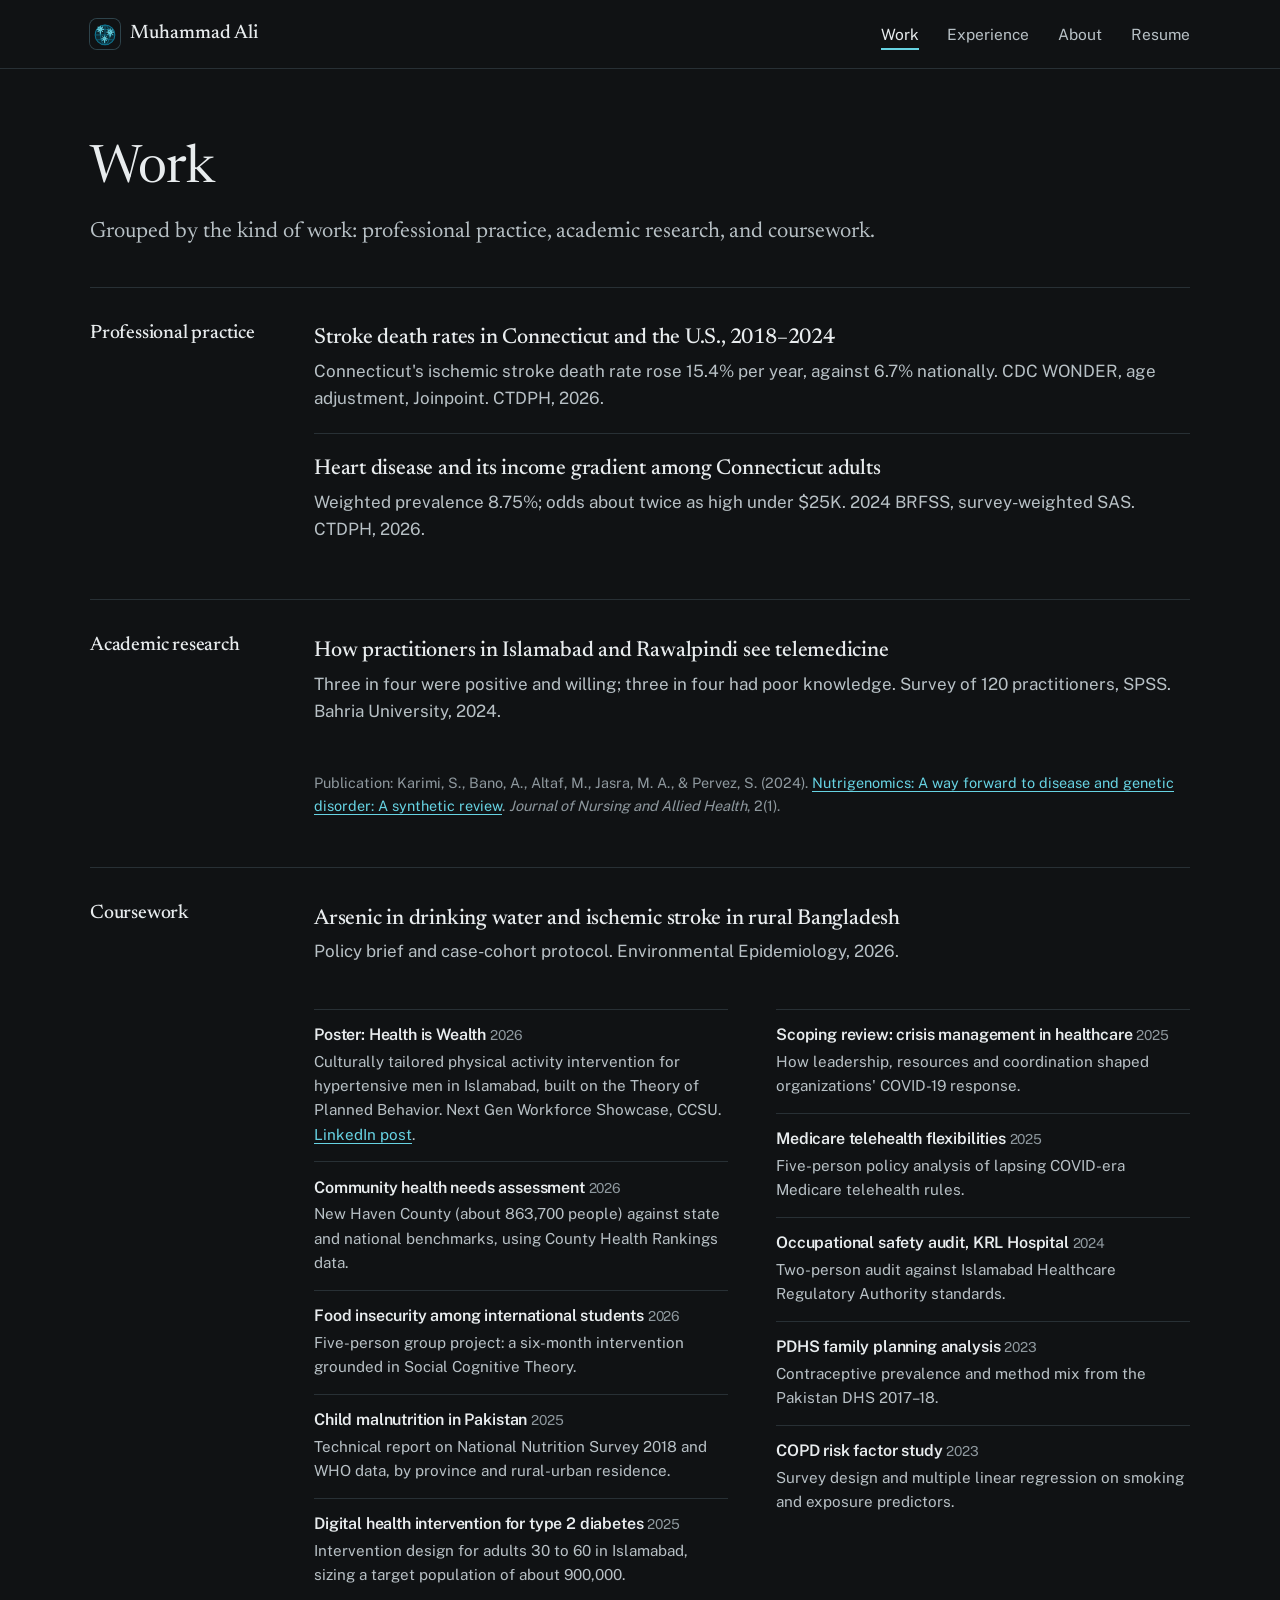
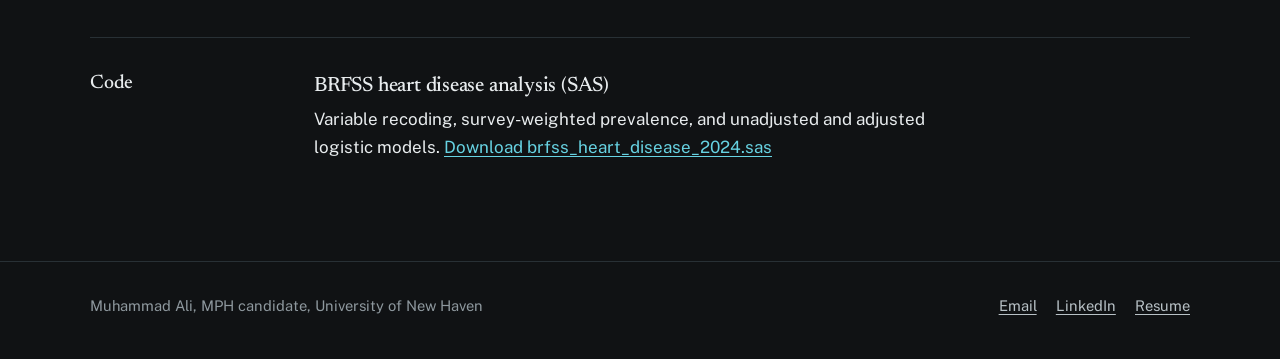
==== work/index.html @ 6020e4e0 "New logo: globe with outbreak pins, in the header and as the site icon Co-Authored-By: Claude Opus 5" ====
<!doctype html>
<html lang="en">
<head>
<meta charset="utf-8">
<meta name="viewport" content="width=device-width, initial-scale=1">
<title>Work | Muhammad Ali</title>
<meta name="description" content="Public health studies, coursework, and SAS and R code by Muhammad Ali.">
<link rel="canonical" href="https://mali-j23.github.io/work/">
<meta property="og:type" content="website">
<meta property="og:title" content="Work | Muhammad Ali">
<meta property="og:description" content="Public health studies, coursework, and SAS and R code by Muhammad Ali.">
<meta property="og:url" content="https://mali-j23.github.io/work/">
<meta property="og:image" content="https://mali-j23.github.io/assets/img/og-card-b.jpg">
<meta property="og:image:width" content="1200">
<meta property="og:image:height" content="630">
<meta name="twitter:card" content="summary_large_image">
<meta name="theme-color" content="#101214">
<link rel="icon" href="../assets/img/icon-ob-v6.svg" type="image/svg+xml">
<link rel="icon" href="../assets/img/icon-ob-v6-32.png" type="image/png" sizes="32x32">
<link rel="apple-touch-icon" href="../apple-touch-icon-v6.png">
<link rel="preload" href="../assets/fonts/newsreader-latin-opsz-normal.woff2" as="font" type="font/woff2" crossorigin>
<link rel="preload" href="../assets/fonts/public-sans-latin-wght-normal.woff2" as="font" type="font/woff2" crossorigin>
<script>document.documentElement.classList.add("js")</script>
<link rel="stylesheet" href="../assets/css/site.css?v=5">
</head>
<body>
<a class="skip" href="#main">Skip to content</a>
<header class="site-header">
  <div class="wrap">
    <a class="brand" href="../index.html"><svg class="brand-mark" viewBox="0 0 64 64" aria-hidden="true"><rect width="64" height="64" rx="14" fill="#101214"/><circle cx="32" cy="34" r="21" fill="#0F2A33" stroke="#0E7490" stroke-width="2.2"/><ellipse cx="32" cy="34" rx="9.450000000000001" ry="21" fill="none" stroke="#0E7490" stroke-width="1.6500000000000001"/><line x1="32" y1="13" x2="32" y2="55" stroke="#0E7490" stroke-width="1.6500000000000001"/><line x1="11" y1="34" x2="53" y2="34" stroke="#0E7490" stroke-width="1.6500000000000001"/><path d="M13.73 23.5 Q32 20.98 50.269999999999996 23.5 M13.73 44.5 Q32 41.980000000000004 50.269999999999996 44.5" fill="none" stroke="#0E7490" stroke-width="1.32"/><line x1="22" y1="27.04" x2="22" y2="32.08" stroke="#67D3E3" stroke-width="1.8" stroke-linecap="round"/><line x1="26.20" y1="22.00" x2="28.51" y2="22.00" stroke="#67D3E3" stroke-width="1.26" stroke-linecap="round"/><circle cx="28.51" cy="22.00" r="1.20" fill="#67D3E3"/><line x1="24.97" y1="24.97" x2="26.60" y2="26.60" stroke="#67D3E3" stroke-width="1.26" stroke-linecap="round"/><circle cx="26.60" cy="26.60" r="1.20" fill="#67D3E3"/><line x1="22.00" y1="26.20" x2="22.00" y2="28.51" stroke="#67D3E3" stroke-width="1.26" stroke-linecap="round"/><circle cx="22.00" cy="28.51" r="1.20" fill="#67D3E3"/><line x1="19.03" y1="24.97" x2="17.40" y2="26.60" stroke="#67D3E3" stroke-width="1.26" stroke-linecap="round"/><circle cx="17.40" cy="26.60" r="1.20" fill="#67D3E3"/><line x1="17.80" y1="22.00" x2="15.49" y2="22.00" stroke="#67D3E3" stroke-width="1.26" stroke-linecap="round"/><circle cx="15.49" cy="22.00" r="1.20" fill="#67D3E3"/><line x1="19.03" y1="19.03" x2="17.40" y2="17.40" stroke="#67D3E3" stroke-width="1.26" stroke-linecap="round"/><circle cx="17.40" cy="17.40" r="1.20" fill="#67D3E3"/><line x1="22.00" y1="17.80" x2="22.00" y2="15.49" stroke="#67D3E3" stroke-width="1.26" stroke-linecap="round"/><circle cx="22.00" cy="15.49" r="1.20" fill="#67D3E3"/><line x1="24.97" y1="19.03" x2="26.60" y2="17.40" stroke="#67D3E3" stroke-width="1.26" stroke-linecap="round"/><circle cx="26.60" cy="17.40" r="1.20" fill="#67D3E3"/><circle cx="22" cy="22" r="4.2" fill="#67D3E3" stroke="#67D3E3" stroke-width="1.26"/><circle cx="20.74" cy="20.95" r="0.92" fill="#101214"/><circle cx="23.34" cy="23.26" r="0.67" fill="#101214"/><line x1="43" y1="33.04" x2="43" y2="38.08" stroke="#67D3E3" stroke-width="1.8" stroke-linecap="round"/><line x1="47.20" y1="28.00" x2="49.51" y2="28.00" stroke="#67D3E3" stroke-width="1.26" stroke-linecap="round"/><circle cx="49.51" cy="28.00" r="1.20" fill="#67D3E3"/><line x1="45.97" y1="30.97" x2="47.60" y2="32.60" stroke="#67D3E3" stroke-width="1.26" stroke-linecap="round"/><circle cx="47.60" cy="32.60" r="1.20" fill="#67D3E3"/><line x1="43.00" y1="32.20" x2="43.00" y2="34.51" stroke="#67D3E3" stroke-width="1.26" stroke-linecap="round"/><circle cx="43.00" cy="34.51" r="1.20" fill="#67D3E3"/><line x1="40.03" y1="30.97" x2="38.40" y2="32.60" stroke="#67D3E3" stroke-width="1.26" stroke-linecap="round"/><circle cx="38.40" cy="32.60" r="1.20" fill="#67D3E3"/><line x1="38.80" y1="28.00" x2="36.49" y2="28.00" stroke="#67D3E3" stroke-width="1.26" stroke-linecap="round"/><circle cx="36.49" cy="28.00" r="1.20" fill="#67D3E3"/><line x1="40.03" y1="25.03" x2="38.40" y2="23.40" stroke="#67D3E3" stroke-width="1.26" stroke-linecap="round"/><circle cx="38.40" cy="23.40" r="1.20" fill="#67D3E3"/><line x1="43.00" y1="23.80" x2="43.00" y2="21.49" stroke="#67D3E3" stroke-width="1.26" stroke-linecap="round"/><circle cx="43.00" cy="21.49" r="1.20" fill="#67D3E3"/><line x1="45.97" y1="25.03" x2="47.60" y2="23.40" stroke="#67D3E3" stroke-width="1.26" stroke-linecap="round"/><circle cx="47.60" cy="23.40" r="1.20" fill="#67D3E3"/><circle cx="43" cy="28" r="4.2" fill="#67D3E3" stroke="#67D3E3" stroke-width="1.26"/><circle cx="41.74" cy="26.95" r="0.92" fill="#101214"/><circle cx="44.34" cy="29.26" r="0.67" fill="#101214"/><line x1="31" y1="46.32" x2="31" y2="50.64" stroke="#67D3E3" stroke-width="1.8" stroke-linecap="round"/><line x1="34.60" y1="42.00" x2="36.58" y2="42.00" stroke="#67D3E3" stroke-width="1.08" stroke-linecap="round"/><circle cx="36.58" cy="42.00" r="1.03" fill="#67D3E3"/><line x1="33.55" y1="44.55" x2="34.95" y2="45.95" stroke="#67D3E3" stroke-width="1.08" stroke-linecap="round"/><circle cx="34.95" cy="45.95" r="1.03" fill="#67D3E3"/><line x1="31.00" y1="45.60" x2="31.00" y2="47.58" stroke="#67D3E3" stroke-width="1.08" stroke-linecap="round"/><circle cx="31.00" cy="47.58" r="1.03" fill="#67D3E3"/><line x1="28.45" y1="44.55" x2="27.05" y2="45.95" stroke="#67D3E3" stroke-width="1.08" stroke-linecap="round"/><circle cx="27.05" cy="45.95" r="1.03" fill="#67D3E3"/><line x1="27.40" y1="42.00" x2="25.42" y2="42.00" stroke="#67D3E3" stroke-width="1.08" stroke-linecap="round"/><circle cx="25.42" cy="42.00" r="1.03" fill="#67D3E3"/><line x1="28.45" y1="39.45" x2="27.05" y2="38.05" stroke="#67D3E3" stroke-width="1.08" stroke-linecap="round"/><circle cx="27.05" cy="38.05" r="1.03" fill="#67D3E3"/><line x1="31.00" y1="38.40" x2="31.00" y2="36.42" stroke="#67D3E3" stroke-width="1.08" stroke-linecap="round"/><circle cx="31.00" cy="36.42" r="1.03" fill="#67D3E3"/><line x1="33.55" y1="39.45" x2="34.95" y2="38.05" stroke="#67D3E3" stroke-width="1.08" stroke-linecap="round"/><circle cx="34.95" cy="38.05" r="1.03" fill="#67D3E3"/><circle cx="31" cy="42" r="3.6" fill="#67D3E3" stroke="#67D3E3" stroke-width="1.08"/><circle cx="29.92" cy="41.10" r="0.79" fill="#101214"/><circle cx="32.15" cy="43.08" r="0.58" fill="#101214"/></svg><span class="brand-name">Muhammad Ali</span></a>
    <button class="nav-toggle" type="button" aria-expanded="false" aria-controls="site-nav">Menu</button>
    <nav class="nav" id="site-nav" aria-label="Main"><ul><li><a href="../work/" aria-current="page">Work</a></li><li><a href="../experience.html">Experience</a></li><li><a href="../about.html">About</a></li><li><a href="../resume.html">Resume</a></li></ul></nav>
  </div>
</header>
<main id="main">

<div class="wrap">
<header class="cs-head">
  <h1>Work</h1>
  <p class="dek">Grouped by the kind of work: professional practice, academic research, and coursework.</p>
</header>

<section class="work-group" aria-labelledby="g1">
  <h2 id="g1">Professional practice</h2>
  <div class="case-index">
    <a class="case-link" href="ct-stroke-mortality.html">
      <div><h3>Stroke death rates in Connecticut and the U.S., 2018–2024</h3><p>Connecticut's ischemic stroke death rate rose 15.4% per year, against 6.7% nationally. CDC WONDER, age adjustment, Joinpoint. CTDPH, 2026.</p></div>
    </a>
    <a class="case-link" href="brfss-heart-disease.html">
      <div><h3>Heart disease and its income gradient among Connecticut adults</h3><p>Weighted prevalence 8.75%; odds about twice as high under $25K. 2024 BRFSS, survey-weighted SAS. CTDPH, 2026.</p></div>
    </a>
  </div>
</section>

<section class="work-group" aria-labelledby="g2">
  <h2 id="g2">Academic research</h2>
  <div class="case-index">
    <a class="case-link" href="telemedicine-thesis.html">
      <div><h3>How practitioners in Islamabad and Rawalpindi see telemedicine</h3><p>Three in four were positive and willing; three in four had poor knowledge. Survey of 120 practitioners, SPSS. Bahria University, 2024.</p></div>
    </a>
  </div>
  <div style="grid-column:2">
    <p class="small" style="margin-top:1rem">Publication: Karimi, S., Bano, A., Altaf, M., Jasra, M. A., &amp; Pervez, S. (2024). <a href="https://jnah.supp.journalrmc.com/index.php/public/article/view/52">Nutrigenomics: A way forward to disease and genetic disorder: A synthetic review</a>. <i>Journal of Nursing and Allied Health</i>, 2(1).</p>
  </div>
</section>

<section class="work-group" aria-labelledby="g3">
  <h2 id="g3">Coursework</h2>
  <div>
    <div class="case-index">
      <a class="case-link" href="arsenic-ischemic-stroke.html">
        <div><h3>Arsenic in drinking water and ischemic stroke in rural Bangladesh</h3><p>Policy brief and case-cohort protocol. Environmental Epidemiology, 2026.</p></div>
      </a>
    </div>
    <ul class="more" style="margin-top:1.4rem">
      <li><h3>Poster: Health is Wealth <span class="yr">2026</span></h3><p>Culturally tailored physical activity intervention for hypertensive men in Islamabad, built on the Theory of Planned Behavior. Next Gen Workforce Showcase, CCSU. <a href="https://www.linkedin.com/posts/mali-j23_publichealth-mph-networking-ugcPost-7506755749532942337-hAEg/">LinkedIn post</a>.</p></li>
      <li><h3>Community health needs assessment <span class="yr">2026</span></h3><p>New Haven County (about 863,700 people) against state and national benchmarks, using County Health Rankings data.</p></li>
      <li><h3>Food insecurity among international students <span class="yr">2026</span></h3><p>Five-person group project: a six-month intervention grounded in Social Cognitive Theory.</p></li>
      <li><h3>Child malnutrition in Pakistan <span class="yr">2025</span></h3><p>Technical report on National Nutrition Survey 2018 and WHO data, by province and rural-urban residence.</p></li>
      <li><h3>Digital health intervention for type 2 diabetes <span class="yr">2025</span></h3><p>Intervention design for adults 30 to 60 in Islamabad, sizing a target population of about 900,000.</p></li>
      <li><h3>Scoping review: crisis management in healthcare <span class="yr">2025</span></h3><p>How leadership, resources and coordination shaped organizations' COVID-19 response.</p></li>
      <li><h3>Medicare telehealth flexibilities <span class="yr">2025</span></h3><p>Five-person policy analysis of lapsing COVID-era Medicare telehealth rules.</p></li>
      <li><h3>Occupational safety audit, KRL Hospital <span class="yr">2024</span></h3><p>Two-person audit against Islamabad Healthcare Regulatory Authority standards.</p></li>
      <li><h3>PDHS family planning analysis <span class="yr">2023</span></h3><p>Contraceptive prevalence and method mix from the Pakistan DHS 2017–18.</p></li>
      <li><h3>COPD risk factor study <span class="yr">2023</span></h3><p>Survey design and multiple linear regression on smoking and exposure predictors.</p></li>
    </ul>
  </div>
</section>

<section class="work-group" aria-labelledby="g4">
  <h2 id="g4">Code</h2>
  <div class="cs-main">
    <h3 style="margin-bottom:.4rem">BRFSS heart disease analysis (SAS)</h3>
    <p>Variable recoding, survey-weighted prevalence, and unadjusted and adjusted logistic models. <a href="../code/brfss_heart_disease_2024.sas">Download brfss_heart_disease_2024.sas</a></p>
  </div>
</section>
<div style="padding-bottom:3rem"></div>
</div>

</main>
<footer class="site-footer">
  <div class="wrap">
    <span>Muhammad Ali, MPH candidate, University of New Haven</span>
    <ul>
      <li><a href="mailto:alikhanjasra23@gmail.com">Email</a></li>
      <li><a href="https://www.linkedin.com/in/mali-j23/" rel="me">LinkedIn</a></li>
      <li><a href="../resume.html">Resume</a></li>
    </ul>
  </div>
</footer>
<script src="../assets/js/site.js?v=5" defer></script>
</body>
</html>
---- assets/css/site.css ----
/* Muhammad Ali, portfolio stylesheet
   Dark theme: matte black base with cyan. Cyan marks the primary series in charts
   and every interactive element. Original analysis figures sit on light plates. */

@font-face { font-family: "Newsreader"; font-style: normal; font-weight: 200 800; font-display: swap; src: url(../fonts/newsreader-latin-opsz-normal.woff2) format("woff2"); }
@font-face { font-family: "Newsreader"; font-style: italic; font-weight: 200 800; font-display: swap; src: url(../fonts/newsreader-latin-opsz-italic.woff2) format("woff2"); }
@font-face { font-family: "Public Sans"; font-style: normal; font-weight: 100 900; font-display: swap; src: url(../fonts/public-sans-latin-wght-normal.woff2) format("woff2"); }
@font-face { font-family: "JetBrains Mono"; font-style: normal; font-weight: 400; font-display: swap; src: url(../fonts/jetbrains-mono-latin-400-normal.woff2) format("woff2"); }

:root {
  color-scheme: dark;
  --paper: #101214;
  --surface: #161A1C;
  --panel: #1C2226;
  --plate: #F3F5F6;
  --ink: #E8ECEE;
  --ink-2: #B8C1C6;
  --muted: #8E989E;
  --rule: #283035;
  --accent: #0E7490;
  --accent-deep: #155E75;
  --accent-tint: #0F2A33;
  --accent-text: #67D3E3;
  --mark: #67D3E3;
  --code-bg: #0A0C0D;

  --serif: "Newsreader", "Iowan Old Style", Georgia, serif;
  --sans: "Public Sans", "Segoe UI", system-ui, sans-serif;
  --mono: "JetBrains Mono", ui-monospace, Consolas, monospace;

  --measure: 66ch;
  --wrap: 1120px;
  --gutter: clamp(16px, 4vw, 40px);
  --radius: 6px;
}

*, *::before, *::after { box-sizing: border-box; }

html { -webkit-text-size-adjust: 100%; scroll-behavior: smooth; }
@media (prefers-reduced-motion: reduce) {
  html { scroll-behavior: auto; }
  *, *::before, *::after { transition: none !important; animation: none !important; }
}

body {
  margin: 0;
  background: var(--paper);
  color: var(--ink);
  font-family: var(--sans);
  font-size: 1.0625rem;
  line-height: 1.6;
  font-feature-settings: "kern", "liga";
  text-rendering: optimizeLegibility;
}

img, svg { max-width: 100%; height: auto; display: block; }

a { color: var(--accent-text); text-decoration-thickness: 1px; text-underline-offset: 0.18em; }
a:hover { color: var(--ink); text-decoration-thickness: 2px; }

:focus-visible {
  outline: 3px solid var(--accent-text);
  outline-offset: 3px;
  border-radius: 2px;
}

.skip {
  position: absolute; left: 12px; top: -60px;
  background: var(--accent); color: #fff; padding: 10px 14px; z-index: 50;
  border-radius: var(--radius);
}
.skip:focus { top: 12px; color: #fff; }

.wrap { max-width: var(--wrap); margin: 0 auto; padding: 0 var(--gutter); }

/* ---------- Type ---------- */
h1, h2, h3 {
  font-family: var(--serif);
  font-weight: 500;
  color: var(--ink);
  letter-spacing: -0.01em;
  line-height: 1.15;
  margin: 0;
}
h1 { font-size: clamp(2.4rem, 5.2vw, 3.6rem); font-weight: 450; letter-spacing: -0.02em; }
h2 { font-size: clamp(1.6rem, 3vw, 2.1rem); }
h3 { font-size: 1.3rem; line-height: 1.3; }
h4 { font: 600 1rem/1.4 var(--sans); margin: 0 0 .35rem; color: var(--ink); }

p { margin: 0 0 1em; }
.lede { font-family: var(--serif); font-size: clamp(1.2rem, 2.1vw, 1.42rem); line-height: 1.5; color: var(--ink-2); max-width: 34em; }
.prose { max-width: var(--measure); }
.prose p, .prose li { color: var(--ink); }
.prose h2 { margin: 2.6rem 0 .8rem; }
.prose h3 { margin: 1.8rem 0 .5rem; }
.prose ul, .prose ol { padding-left: 1.2em; margin: 0 0 1.2em; }
.prose li { margin-bottom: .45em; }
.small { font-size: .9rem; color: var(--muted); }
.num { font-variant-numeric: tabular-nums; }

/* ---------- Header ---------- */
.site-header { border-bottom: 1px solid var(--rule); background: var(--paper); }
.site-header .wrap { display: flex; align-items: center; justify-content: space-between; gap: 1rem; min-height: 68px; }
.brand { display: flex; align-items: center; gap: .65rem; text-decoration: none; color: var(--ink); }
.brand:hover { color: var(--ink); }
.brand-mark { width: 30px; height: 30px; flex: none; }
.brand-name { font-family: var(--serif); font-size: 1.22rem; font-weight: 500; }
.nav ul { display: flex; gap: clamp(.9rem, 2.4vw, 1.8rem); list-style: none; margin: 0; padding: 0; }
.nav a { color: var(--ink-2); text-decoration: none; font-size: .97rem; padding: .35rem 0; border-bottom: 2px solid transparent; }
.nav a:hover { color: var(--ink); border-bottom-color: var(--rule); }
.nav a[aria-current="page"] { color: var(--ink); border-bottom-color: var(--accent-text); }
.nav-toggle { display: none; }

@media (max-width: 720px) {
  .nav-toggle {
    display: inline-flex; align-items: center; gap: .4rem;
    font: 500 .95rem var(--sans); color: var(--ink); background: none;
    border: 1px solid var(--rule); border-radius: var(--radius); padding: .45rem .75rem; cursor: pointer;
  }
  .nav { position: absolute; left: 0; right: 0; top: 68px; background: var(--paper); border-bottom: 1px solid var(--rule); display: none; z-index: 20; }
  .nav.open { display: block; }
  .nav ul { flex-direction: column; gap: 0; padding: .4rem var(--gutter) 1rem; }
  .nav a { display: block; padding: .7rem 0; border-bottom: 1px solid var(--rule); }
  .nav a[aria-current="page"] { border-bottom-color: var(--rule); font-weight: 600; }
  .site-header { position: relative; }
}

/* ---------- Buttons ---------- */
.actions { display: flex; flex-wrap: wrap; gap: .75rem; margin-top: 1.8rem; }
.btn {
  display: inline-flex; align-items: center; justify-content: center;
  font: 500 1rem/1 var(--sans); text-decoration: none;
  padding: .85rem 1.25rem; border-radius: var(--radius);
  border: 1px solid var(--accent); transition: background-color .15s ease, color .15s ease;
  cursor: pointer;
}
.btn-primary { background: var(--accent); color: #fff; }
.btn-primary:hover { background: var(--accent-deep); color: #fff; }
.btn-quiet { background: transparent; color: var(--accent-text); border-color: #2C5662; }
.btn-quiet:hover { background: var(--accent-tint); color: var(--ink); }

/* ---------- Hero: profile card on the left, introduction on the right ---------- */
.hero { padding: clamp(2.5rem, 6vw, 4.5rem) 0 clamp(2.5rem, 6vw, 4rem); }
.hero .wrap { display: grid; grid-template-columns: 17.5rem minmax(0, 1fr); gap: clamp(2rem, 5vw, 4rem); align-items: start; }
.profile-card { background: var(--surface); border: 1px solid var(--rule); border-radius: 10px; padding: 1rem 1rem 1.2rem; }
.profile-card .portrait { width: 100%; aspect-ratio: 4 / 5; object-fit: cover; border-radius: 6px; display: block; }
.profile-card h1 { font-size: 2rem; line-height: 1.1; margin: 1rem 0 .3rem; white-space: nowrap; }
.profile-card .role { font: 500 .98rem/1.45 var(--sans); color: var(--accent-text); margin: 0 0 .9rem; }
.profile-facts { list-style: none; margin: 0; padding: 0; font-size: .88rem; }
.profile-facts li { display: grid; grid-template-columns: 5.6rem minmax(0, 1fr); gap: .5rem; padding: .45rem 0; border-top: 1px solid var(--rule); color: var(--ink); }
.profile-facts span { color: var(--muted); }
.hero-text { padding-top: .2rem; }
.hero-text .lede { font-size: clamp(1.35rem, 2.4vw, 1.7rem); line-height: 1.42; color: var(--ink); max-width: 30em; margin-bottom: 1.2rem; }
.hero-text .detail { color: var(--ink-2); max-width: 38em; }
@media (max-width: 820px) {
  .hero .wrap { grid-template-columns: minmax(0, 1fr); }
  .profile-card { display: grid; grid-template-columns: 8.5rem minmax(0, 1fr); gap: 0 1rem; align-items: start; }
  .profile-card .portrait { grid-row: 1 / span 3; }
  .profile-card h1 { margin-top: 0; font-size: 1.75rem; white-space: normal; }
  .profile-facts { grid-column: 1 / -1; margin-top: 1rem; }
}
@media (max-width: 420px) { .profile-card { grid-template-columns: 6.5rem minmax(0, 1fr); } }

/* Featured result (forest plot) */
.featured .wrap { display: grid; grid-template-columns: minmax(0, 1.1fr) minmax(0, .9fr); gap: clamp(1.6rem, 4vw, 3.5rem); align-items: center; }
.featured .note p { color: var(--ink-2); }
@media (max-width: 900px) { .featured .wrap { grid-template-columns: minmax(0, 1fr); } }

/* Plates for original light-background figures */
.figure img, .thumb img, .thumb-sm img { border-radius: 4px; }

/* Figure panel: the place real analysis output lives */
.panel {
  background: var(--surface);
  border: 1px solid var(--rule);
  border-radius: var(--radius);
  padding: clamp(1rem, 2.4vw, 1.5rem);
}
.panel-title { font: 600 .98rem/1.35 var(--sans); margin: 0 0 .2rem; color: var(--ink); }
.panel-sub { font-size: .86rem; color: var(--muted); margin: 0 0 .8rem; line-height: 1.45; }
.panel figcaption, .figure figcaption { font-size: .86rem; color: var(--muted); line-height: 1.5; margin-top: .75rem; }
.panel figcaption a { color: var(--ink-2); }

.legend { display: flex; flex-wrap: wrap; gap: .4rem 1.1rem; font-size: .84rem; color: var(--ink-2); margin: .2rem 0 .4rem; }
.legend span { display: inline-flex; align-items: center; gap: .4rem; }
.key-dot { width: 10px; height: 10px; border-radius: 50%; background: var(--mark); display: inline-block; }
.key-dot.hollow { background: var(--surface); border: 2px solid var(--mark); }
.key-sq { width: 10px; height: 10px; background: #C0574A; display: inline-block; }

/* ---------- Sections ---------- */
.section { padding: clamp(2.8rem, 7vw, 5rem) 0; border-top: 1px solid var(--rule); }
.section-head { display: flex; align-items: baseline; justify-content: space-between; gap: 1rem; flex-wrap: wrap; margin-bottom: clamp(1.6rem, 4vw, 2.6rem); }
.section-head p { margin: .4rem 0 0; color: var(--ink-2); max-width: 40em; }

/* Selected work rows */
.work-list { display: grid; gap: clamp(2rem, 5vw, 3.2rem); }
.work-row { display: grid; grid-template-columns: minmax(0, 5fr) minmax(0, 6fr); gap: clamp(1.2rem, 4vw, 3rem); align-items: center; }
.work-row .thumb { text-decoration: none; color: inherit; background: var(--surface); border: 1px solid var(--rule); border-radius: var(--radius); padding: .8rem; display: block; transition: border-color .15s ease; }
.work-row .thumb:hover { border-color: var(--accent-text); }
.work-row h3 { font-size: clamp(1.3rem, 2.4vw, 1.6rem); margin-bottom: .5rem; }
.work-row h3 a { color: var(--ink); text-decoration: none; }
.work-row h3 a:hover { color: var(--accent-text); text-decoration: underline; }
.work-meta { font-size: .9rem; color: var(--muted); margin: 0 0 .7rem; }
.work-row p { color: var(--ink-2); }
.finding { border-left: 3px solid var(--accent-text); padding: .1rem 0 .1rem .9rem; color: var(--ink); margin: 1rem 0; }
.tools { font-size: .9rem; color: var(--ink-2); margin: 0 0 .8rem; }
.tools b { font-weight: 600; color: var(--ink); }
@media (max-width: 800px) { .work-row { grid-template-columns: 1fr; } .work-row .thumb { order: -1; } }

/* Timeline */
.timeline { list-style: none; margin: 0; padding: 0; }
.timeline > li { display: grid; grid-template-columns: 11rem minmax(0, 1fr); gap: 1.5rem; padding: 1.4rem 0; border-top: 1px solid var(--rule); }
.timeline > li:first-child { border-top: 0; padding-top: 0; }
.timeline .when { font-size: .92rem; color: var(--muted); font-variant-numeric: tabular-nums; padding-top: .2rem; }
.timeline h3 { font-size: 1.2rem; margin-bottom: .15rem; }
.timeline .org { color: var(--ink-2); margin: 0 0 .6rem; }
.timeline ul { margin: 0; padding-left: 1.1em; color: var(--ink-2); }
.timeline ul li { margin-bottom: .35rem; }
.status { display: inline-block; font-size: .8rem; color: var(--ink-2); border: 1px solid var(--rule); border-radius: 999px; padding: .05rem .55rem; margin-left: .35rem; vertical-align: 2px; white-space: nowrap; }
@media (max-width: 640px) { .timeline > li { grid-template-columns: 1fr; gap: .3rem; } }

/* Skills */
.skills { display: grid; grid-template-columns: repeat(3, minmax(0, 1fr)); gap: clamp(1.4rem, 3vw, 2.4rem); }
.skills h3 { font-size: 1.12rem; margin-bottom: .6rem; }
.skills ul { list-style: none; margin: 0; padding: 0; }
.skills li { padding: .45rem 0; border-top: 1px solid var(--rule); color: var(--ink-2); font-size: .97rem; }
.skills li b { color: var(--ink); font-weight: 600; }
@media (max-width: 860px) { .skills { grid-template-columns: 1fr 1fr; } }
@media (max-width: 560px) { .skills { grid-template-columns: 1fr; } }

/* Contact block */
.contact { display: grid; grid-template-columns: minmax(0, 1fr) auto; gap: 2rem; align-items: end; }
.contact h2 { margin-bottom: .6rem; }
.contact p { color: var(--ink-2); max-width: 36em; margin: 0; }
@media (max-width: 720px) { .contact { grid-template-columns: 1fr; } }

/* ---------- Case study pages ---------- */
.page-head { padding: clamp(2.4rem, 6vw, 4rem) 0 clamp(1.6rem, 4vw, 2.4rem); }
.crumb { font-size: .92rem; margin: 0 0 1.4rem; }
.crumb a { color: var(--ink-2); }
.page-head h1 { font-size: clamp(2rem, 4.4vw, 3rem); max-width: 22em; margin-bottom: 1rem; }
.page-head .lede { max-width: 38em; }

.facts { display: grid; grid-template-columns: repeat(4, minmax(0, 1fr)); gap: 0; border-top: 1px solid var(--rule); border-bottom: 1px solid var(--rule); margin: 1.8rem 0 0; }
.facts div { padding: .9rem 1rem .9rem 0; }
.facts div + div { padding-left: 1rem; border-left: 1px solid var(--rule); }
.facts dt { font-size: .82rem; color: var(--muted); margin-bottom: .15rem; }
.facts dd { margin: 0; font-size: .96rem; color: var(--ink); line-height: 1.4; }
@media (max-width: 820px) {
  .facts { grid-template-columns: 1fr 1fr; }
  .facts div:nth-child(3) { padding-left: 0; border-left: 0; }
  .facts div:nth-child(n+3) { border-top: 1px solid var(--rule); }
}
@media (max-width: 460px) {
  .facts { grid-template-columns: 1fr; }
  .facts div, .facts div + div { padding-left: 0; border-left: 0; }
  .facts div + div { border-top: 1px solid var(--rule); }
}

.case { display: grid; grid-template-columns: minmax(0, 1fr) 15rem; gap: clamp(2rem, 5vw, 4rem); padding-bottom: 4rem; }
.case-aside { position: sticky; top: 1.5rem; align-self: start; font-size: .92rem; }
.case-aside h2 { font: 600 .92rem/1.4 var(--sans); margin: 0 0 .5rem; color: var(--ink); }
.case-aside ul { list-style: none; padding: 0; margin: 0 0 1.6rem; }
.case-aside li { padding: .35rem 0; border-top: 1px solid var(--rule); color: var(--ink-2); }
@media (max-width: 960px) { .case { grid-template-columns: minmax(0, 1fr); } .case-aside { position: static; order: 2; } }

.figure { margin: 1.8rem 0; }
.figure.wide { max-width: none; }
.fig-grid { display: grid; grid-template-columns: repeat(2, minmax(0, 1fr)); gap: 1rem; margin: 1.8rem 0; }
.fig-grid .figure { margin: 0; }
@media (max-width: 700px) { .fig-grid { grid-template-columns: 1fr; } }

.callout { background: var(--accent-tint); border-radius: var(--radius); padding: 1.1rem 1.25rem; margin: 1.6rem 0; max-width: var(--measure); }
.callout p:last-child { margin-bottom: 0; }

table.data { border-collapse: collapse; width: 100%; font-size: .93rem; font-variant-numeric: tabular-nums; margin: .6rem 0 1.2rem; }
table.data caption { text-align: left; font-weight: 600; padding-bottom: .5rem; color: var(--ink); }
table.data th, table.data td { text-align: left; padding: .5rem .6rem .5rem 0; border-bottom: 1px solid var(--rule); vertical-align: top; }
table.data th { font-weight: 600; color: var(--ink-2); font-size: .86rem; }
table.data td.r, table.data th.r { text-align: right; padding-right: 0; padding-left: .6rem; }
.table-scroll { overflow-x: auto; }

details.data-view { margin-top: .6rem; font-size: .9rem; }
details.data-view summary { cursor: pointer; color: var(--accent-text); }
details.data-view[open] summary { margin-bottom: .4rem; }

/* Code */
pre.code {
  background: var(--code-bg); color: #DCE5E8; border: 1px solid var(--rule); border-radius: var(--radius);
  padding: 1rem 1.1rem; overflow-x: auto; font: 400 .84rem/1.6 var(--mono);
  margin: 1rem 0 1.4rem; tab-size: 4;
}
pre.code .c { color: #7E98A2; }
pre.code .k { color: #8FE3F0; }
code { font-family: var(--mono); font-size: .9em; background: var(--panel); padding: .05em .3em; border-radius: 3px; }
pre code { background: none; padding: 0; font-size: inherit; }

/* Plain lists of more work */
.more { list-style: none; margin: 0; padding: 0; columns: 2 22rem; column-gap: 3rem; }
.more li { break-inside: avoid; padding: .9rem 0; border-top: 1px solid var(--rule); }
.more h3 { font: 600 1rem/1.4 var(--sans); margin: 0 0 .2rem; }
.more p { margin: 0; color: var(--ink-2); font-size: .95rem; }
.more .yr { color: var(--muted); font-size: .86rem; font-weight: 400; }

/* Cards for case-study index (deliberately few, not a grid kit) */
.case-index { display: grid; gap: 0; }
.case-index a.case-link {
  display: grid; grid-template-columns: minmax(0, 1fr) 13rem; gap: 2rem; align-items: center;
  padding: 1.6rem 0; border-top: 1px solid var(--rule); text-decoration: none; color: var(--ink);
}
.case-index a.case-link:hover h3 { color: var(--accent-text); text-decoration: underline; text-underline-offset: .18em; }
.case-index h3 { margin-bottom: .35rem; }
.case-index p { margin: 0; color: var(--ink-2); }
.case-index .thumb-sm { background: var(--surface); border: 1px solid var(--rule); border-radius: var(--radius); padding: .5rem; }
@media (max-width: 700px) { .case-index a.case-link { grid-template-columns: 1fr; gap: .9rem; } .case-index .thumb-sm { max-width: 18rem; } }

/* About */
.about-grid { display: grid; grid-template-columns: minmax(0, 1fr) 18rem; gap: clamp(2rem, 5vw, 4rem); }
@media (max-width: 900px) { .about-grid { grid-template-columns: 1fr; } }
.fact-list { list-style: none; margin: 0; padding: 0; font-size: .95rem; }
.fact-list li { padding: .6rem 0; border-top: 1px solid var(--rule); color: var(--ink-2); }
.fact-list b { display: block; color: var(--ink); font-weight: 600; }

.cred { list-style: none; margin: 0; padding: 0; }
.cred li { display: grid; grid-template-columns: minmax(0, 1fr) auto; gap: 1rem; padding: .7rem 0; border-top: 1px solid var(--rule); }
.cred .who { color: var(--muted); font-size: .92rem; }
.cred .when { color: var(--muted); font-size: .9rem; white-space: nowrap; font-variant-numeric: tabular-nums; }
@media (max-width: 560px) { .cred li { grid-template-columns: 1fr; gap: .1rem; } }

/* ---------- Footer ---------- */
.site-footer { border-top: 1px solid var(--rule); padding: 2rem 0 2.6rem; font-size: .92rem; color: var(--muted); }
.site-footer .wrap { display: flex; flex-wrap: wrap; justify-content: space-between; gap: 1rem; }
.site-footer a { color: var(--ink-2); }
.site-footer ul { list-style: none; margin: 0; padding: 0; display: flex; gap: 1.2rem; flex-wrap: wrap; }

/* ---------- Resume page ---------- */
.resume { max-width: 820px; margin: 0 auto; padding: 2.4rem var(--gutter) 4rem; }
.resume header h1 { font-size: 2.4rem; }
.resume .contact-line { color: var(--ink-2); margin: .4rem 0 0; font-size: .97rem; }
.resume .contact-line span + span::before { content: " | "; color: var(--rule); }
.resume h2 { font: 600 1.02rem/1.3 var(--sans); color: var(--accent-text); border-bottom: 1px solid var(--rule); padding-bottom: .3rem; margin: 1.8rem 0 .8rem; }
.resume .entry { margin-bottom: 1rem; }
.resume .entry-head { display: flex; justify-content: space-between; gap: 1rem; flex-wrap: wrap; }
.resume .entry-head b { font-weight: 600; }
.resume .entry-head span { color: var(--muted); font-size: .93rem; white-space: nowrap; }
.resume .entry .where { color: var(--ink-2); font-size: .95rem; }
.resume ul { margin: .3rem 0 0; padding-left: 1.1em; }
.resume li { margin-bottom: .25rem; font-size: .96rem; }
.resume-tools { display: flex; gap: .75rem; flex-wrap: wrap; margin: 1.2rem 0 0; }

@media print {
  @page { margin: 0.55in; }
  :root { --paper: #fff; --ink: #111; --ink-2: #333; --muted: #555; --rule: #ccc; --accent-text: #0E5566; }
  body { background: #fff; color: #111; font-size: 10.5pt; line-height: 1.4; }
  .site-header, .site-footer, .resume-tools, .skip, .no-print { display: none !important; }
  .resume { padding: 0; max-width: none; }
  .resume header h1 { font-size: 20pt; }
  .resume h2 { margin: 12pt 0 5pt; font-size: 10.5pt; }
  .resume li { font-size: 10pt; margin-bottom: 1.5pt; }
  .resume .entry { margin-bottom: 6pt; break-inside: avoid; }
  a { color: inherit; text-decoration: none; }
}

/* 404 */
.notfound { padding: 6rem 0; }

/* ---------- Charts built in HTML so labels stay readable at any width ---------- */
.forest { margin-top: .4rem; }
.forest-group { font-size: .78rem; color: var(--muted); padding: .7rem 0 .15rem; }
.forest-row {
  display: grid; grid-template-columns: 8.2rem minmax(0, 1fr) 6.6rem;
  align-items: center; gap: .7rem; padding: .32rem 0;
}
.forest-row:hover { background: var(--panel); }
.forest-label { font-size: .88rem; color: var(--ink); line-height: 1.25; }
.forest-track { position: relative; height: 22px; }
.forest-track::before { /* reference line at OR = 1 */
  content: ""; position: absolute; top: -8px; bottom: -8px; left: var(--ref);
  border-left: 1px dashed #5A6A72;
}
.forest-ci { position: absolute; top: 50%; height: 2px; margin-top: -1px; background: var(--mark); left: var(--lo); width: calc(var(--hi) - var(--lo)); border-radius: 2px; }
.forest-pt { position: absolute; top: 50%; left: var(--pt); width: 12px; height: 12px; margin: -6px 0 0 -6px; border-radius: 50%; background: var(--mark); box-shadow: 0 0 0 2px var(--surface); }
.forest-pt.ns { background: var(--surface); border: 2px solid var(--mark); }
.forest-val { font-size: .8rem; color: var(--ink-2); text-align: right; font-variant-numeric: tabular-nums; white-space: nowrap; }
.forest-axis { display: grid; grid-template-columns: 8.2rem minmax(0, 1fr) 6.6rem; gap: .7rem; margin-top: .35rem; }
.forest-axis .ticks { position: relative; height: 1.4rem; border-top: 1px solid var(--rule); }
.forest-axis .ticks span { position: absolute; top: .2rem; transform: translateX(-50%); font-size: .76rem; color: var(--muted); font-variant-numeric: tabular-nums; }
.forest-axis .axis-label { grid-column: 1 / -1; font-size: .78rem; color: var(--muted); text-align: center; margin-top: -.1rem; }
@media (max-width: 520px) {
  .forest-row { grid-template-columns: minmax(0, 1fr) auto; row-gap: .25rem; }
  .forest-label { grid-column: 1; grid-row: 1; }
  .forest-val { grid-column: 2; grid-row: 1; }
  .forest-track { grid-column: 1 / -1; grid-row: 2; }
  .forest-axis { grid-template-columns: minmax(0, 1fr); }
  .forest-axis > span:first-child, .forest-axis > span:nth-child(3) { display: none; }
  .forest-axis .axis-label { grid-column: 1; }
}

.bars { margin-top: .4rem; }
.bar-row { display: grid; grid-template-columns: 10.5rem minmax(0, 1fr) 4rem; gap: .7rem; align-items: center; padding: .3rem 0; }
.bar-row:hover { background: var(--panel); }
.bar-label { font-size: .88rem; color: var(--ink); line-height: 1.25; }
.bar-track { position: relative; height: 14px; background: var(--panel); border-radius: 2px; }
.bar-fill { position: absolute; left: 0; top: 0; bottom: 0; width: var(--w); background: var(--mark); border-radius: 0 4px 4px 0; }

.bar-val { font-size: .84rem; text-align: right; color: var(--ink-2); font-variant-numeric: tabular-nums; }
.bar-group { font-size: .78rem; color: var(--muted); padding: .7rem 0 .1rem; }
@media (max-width: 520px) {
  .bar-row { grid-template-columns: minmax(0, 1fr) auto; row-gap: .2rem; }
  .bar-label { grid-column: 1; grid-row: 1; }
  .bar-val { grid-column: 2; grid-row: 1; }
  .bar-track { grid-column: 1 / -1; grid-row: 2; }
}

.thumb-title { font-size: .8rem; color: var(--muted); margin: 0 0 .2rem; }
.sr-only { position: absolute; width: 1px; height: 1px; padding: 0; margin: -1px; overflow: hidden; clip: rect(0 0 0 0); white-space: nowrap; border: 0; }

.more h3 a { color: var(--ink); }
.more h3 a:hover { color: var(--accent-text); }
.portrait-lg { width: 100%; max-width: 18rem; aspect-ratio: 4 / 5; object-fit: cover; border-radius: 8px; border: 1px solid var(--rule); margin-bottom: 1.2rem; display: block; }
.featured .note h2 { margin-bottom: .9rem; }
.brand-mark { border-radius: 7px; box-shadow: 0 0 0 1px #2E434B; }

/* =====================================================================
   Editorial layer (October 2026 redesign)
   Rules and margins instead of boxed cards; report-style figures.
   ===================================================================== */
:root { --wrap: 1180px; }

/* Containers become ruled regions, not cards */
.panel { background: transparent; border: 0; border-top: 1px solid var(--rule); border-radius: 0; padding: 1rem 0 0; }
.forest-pt { box-shadow: 0 0 0 2px var(--paper); }
.forest-pt.ns, .key-dot.hollow { background: var(--paper); }
.callout { background: none; border-left: 2px solid var(--accent-text); border-radius: 0; padding: .15rem 0 .15rem 1.1rem; }
.case-index .thumb-sm { background: none; border: 0; padding: 0; }
.btn { border-radius: 4px; }

/* ---------- Home: intro ---------- */
.intro { padding: clamp(2.6rem, 6vw, 5rem) 0 clamp(2.6rem, 6vw, 4.5rem); }
.intro .wrap { display: grid; grid-template-columns: 15rem minmax(0, 1fr); gap: clamp(2rem, 6vw, 5.5rem); align-items: start; }
.byline img { width: 100%; aspect-ratio: 4 / 5; object-fit: cover; border-radius: 3px; display: block; }
.byline h1 { font-size: 1.7rem; line-height: 1.15; margin: 1rem 0 .3rem; }
.byline .role { color: var(--accent-text); font-size: .95rem; line-height: 1.45; margin: 0 0 1rem; }
.byline dl { margin: 0; font-size: .86rem; }
.byline dl div { display: grid; grid-template-columns: 5.2rem minmax(0, 1fr); gap: .6rem; padding: .45rem 0; border-top: 1px solid var(--rule); }
.byline dt { color: var(--muted); }
.byline dd { margin: 0; color: var(--ink); }
.statement { font-family: var(--serif); font-weight: 400; font-size: clamp(2rem, 4.2vw, 3.3rem); line-height: 1.12; letter-spacing: -0.02em; color: var(--ink); max-width: 16.5em; margin: 0 0 1.8rem; }
.intro-body { display: grid; grid-template-columns: minmax(0, 1fr) minmax(0, 1fr); gap: clamp(1.2rem, 3vw, 2.4rem); max-width: 54rem; color: var(--ink-2); font-size: 1rem; }
.intro-body p { margin: 0; }
.intro-links { display: flex; align-items: center; gap: .6rem 1.6rem; flex-wrap: wrap; margin-top: 2rem; }
.intro-links a:not(.btn) { font-weight: 500; }
@media (max-width: 860px) {
  .intro .wrap { grid-template-columns: minmax(0, 1fr); }
  .byline { display: grid; grid-template-columns: 7.5rem minmax(0, 1fr); gap: 0 1.1rem; align-items: start; }
  .byline img { grid-row: 1 / span 2; }
  .byline h1 { margin-top: 0; }
  .byline dl { grid-column: 1 / -1; margin-top: 1rem; }
  .byline dl div:first-child { border-top: 0; }
  .intro-body { grid-template-columns: minmax(0, 1fr); }
}

/* ---------- Home: study blocks, each composed for its content ---------- */
.study { padding: clamp(3rem, 7vw, 5.5rem) 0; border-top: 1px solid var(--rule); }
.study-meta { font-size: .88rem; color: var(--muted); margin: 0 0 .8rem; }
.study-meta b { color: var(--accent-text); font-weight: 500; }
.study h2 { font-size: clamp(1.65rem, 3.1vw, 2.45rem); line-height: 1.16; letter-spacing: -0.015em; font-weight: 400; max-width: 21em; margin-bottom: clamp(1.4rem, 3vw, 2.2rem); }
.study-grid { display: grid; gap: clamp(1.6rem, 4.5vw, 4rem); align-items: start; }
.study--lead .study-grid { grid-template-columns: minmax(0, 7fr) minmax(0, 4fr); }
.study--flip .study-grid { grid-template-columns: minmax(0, 4fr) minmax(0, 7fr); }
.study--compact .study-grid { grid-template-columns: minmax(0, 5fr) minmax(0, 6fr); }
.qa { margin: 0; }
.qa div { padding: .85rem 0; border-top: 1px solid var(--rule); }
.qa div:first-child { border-top: 0; padding-top: 0; }
.qa dt { font-size: .84rem; color: var(--muted); margin-bottom: .25rem; }
.qa dd { margin: 0; color: var(--ink); line-height: 1.55; font-size: .98rem; }
.read-more { display: inline-block; margin-top: 1.2rem; font-weight: 500; }
.apc { display: grid; grid-template-columns: repeat(2, minmax(0, 1fr)); margin: .4rem 0 0; border-top: 1px solid var(--rule); border-bottom: 1px solid var(--rule); }
.apc div { padding: .9rem 0; }
.apc div + div { padding-left: 1rem; border-left: 1px solid var(--rule); }
.apc .n { display: block; font-family: var(--serif); font-size: 2rem; line-height: 1; color: var(--ink); font-variant-numeric: tabular-nums; }
.apc .n.ct { color: var(--accent-text); }
.apc .lbl { display: block; margin-top: .4rem; font-size: .82rem; color: var(--muted); line-height: 1.4; }
@media (max-width: 900px) {
  .study--lead .study-grid, .study--flip .study-grid, .study--compact .study-grid { grid-template-columns: minmax(0, 1fr); }
  .study--flip .study-grid > figure { order: -1; }
}
.other-work { display: grid; grid-template-columns: minmax(0, 1fr) auto; gap: 1rem 2rem; align-items: baseline; }
.other-work p { margin: 0; color: var(--ink-2); max-width: 46em; }
@media (max-width: 720px) { .other-work { grid-template-columns: minmax(0, 1fr); } }

/* ---------- Figures ---------- */
.fig { margin: 0; }
.fig img { width: 100%; border-radius: 2px; }
.fig figcaption { font-size: .84rem; color: var(--muted); line-height: 1.55; margin-top: .75rem; max-width: 50em; }
.fig figcaption .fig-n { color: var(--ink-2); font-weight: 600; }
.fig-head { font: 600 .95rem/1.4 var(--sans); color: var(--ink); margin: 0 0 .15rem; }
.fig-sub { font-size: .84rem; color: var(--muted); margin: 0 0 .6rem; line-height: 1.45; }
.fig + .fig { margin-top: 2.2rem; }
.fig-pair { display: grid; grid-template-columns: repeat(2, minmax(0, 1fr)); gap: 1.4rem; margin-top: 2.2rem; }
@media (max-width: 700px) { .fig-pair { grid-template-columns: minmax(0, 1fr); } }
.table-note { font-size: .82rem; color: var(--muted); margin: -.6rem 0 0; }

/* ---------- Case study pages ---------- */
.cs-head { padding: clamp(2.4rem, 6vw, 4.5rem) 0 clamp(1.6rem, 4vw, 2.4rem); }
.cs-type { font-size: .9rem; color: var(--accent-text); margin: 0 0 1rem; }
.cs-type a { color: var(--ink-2); }
.cs-head h1 { font-size: clamp(2.05rem, 4.6vw, 3.3rem); line-height: 1.08; letter-spacing: -0.02em; font-weight: 400; max-width: 19em; }
.cs-head .dek { font-family: var(--serif); font-size: clamp(1.15rem, 2vw, 1.38rem); line-height: 1.48; color: var(--ink-2); max-width: 36em; margin: 1.1rem 0 0; }
.summary { border-top: 2px solid var(--ink-2); margin-bottom: 1rem; }
.summary h2 { font: 600 .95rem/1.4 var(--sans); color: var(--ink); margin: .9rem 0 .3rem; }
.summary dl { display: grid; grid-template-columns: 12rem minmax(0, 1fr); margin: 0; }
.summary dt, .summary dd { padding: .8rem 0; border-top: 1px solid var(--rule); }
.summary dt { color: var(--muted); font-size: .88rem; padding-right: 1.5rem; }
.summary dd { margin: 0; color: var(--ink); line-height: 1.58; max-width: 46em; }
@media (max-width: 700px) {
  .summary dl { grid-template-columns: minmax(0, 1fr); }
  .summary dd { border-top: 0; padding-top: 0; }
}
.cs-sec { display: grid; grid-template-columns: 12rem minmax(0, 1fr); gap: .6rem 2rem; padding: clamp(2rem, 5vw, 3rem) 0; border-top: 1px solid var(--rule); }
.cs-sec > h2 { font-size: 1.22rem; line-height: 1.3; font-weight: 500; }
.cs-main { min-width: 0; max-width: 48em; }
.cs-main.wide { max-width: none; }
.cs-main > p, .cs-main > ul, .cs-main > ol { max-width: var(--measure); }
.cs-main ul, .cs-main ol { padding-left: 1.2em; }
.cs-main li { margin-bottom: .45em; }
@media (max-width: 860px) { .cs-sec { grid-template-columns: minmax(0, 1fr); } }
.cs-foot { padding: 2rem 0 4rem; border-top: 1px solid var(--rule); display: flex; flex-wrap: wrap; gap: .8rem 2rem; }

/* Work index groups */
.work-group { padding: 2.2rem 0; border-top: 1px solid var(--rule); display: grid; grid-template-columns: 12rem minmax(0, 1fr); gap: .6rem 2rem; }
.work-group > h2 { font-size: 1.22rem; font-weight: 500; }
@media (max-width: 860px) { .work-group { grid-template-columns: minmax(0, 1fr); } }
.case-index a.case-link:first-child { border-top: 0; padding-top: 0; }
.fig-pair .fig + .fig { margin-top: 0; }
.study--slim { padding: clamp(2.2rem, 5vw, 3.2rem) 0; }
.work-group .case-index a.case-link { grid-template-columns: minmax(0, 1fr); padding: 1.3rem 0; }
.work-group .case-index a.case-link:first-child { padding-top: .1rem; }
.work-group .case-index h3 { font-size: 1.35rem; }
.table-scroll table.data { min-width: 34rem; }
@media (max-width: 700px) { .summary dt { padding-bottom: .2rem; } }
table.data.nowrap td, table.data.nowrap th { white-space: nowrap; }

/* ---------- Contact list ---------- */
.contact-grid { display: grid; grid-template-columns: minmax(0, 5fr) minmax(0, 6fr); gap: clamp(1.6rem, 5vw, 4rem); align-items: start; }
.contact-grid h2 { margin-bottom: .8rem; }
.contact-grid p { color: var(--ink-2); max-width: 32em; }
.c-place { display: inline-flex; align-items: center; gap: .45rem; margin-top: .4rem; }
.c-place .c-icon { width: 17px; height: 17px; }
.contact-list { list-style: none; margin: 0; padding: 0; border-top: 1px solid var(--rule); }
.contact-list li { display: flex; align-items: center; gap: .6rem; border-bottom: 1px solid var(--rule); }
.c-row { flex: 1; min-width: 0; display: flex; align-items: center; gap: 1rem; padding: 1rem .5rem 1rem .2rem; text-decoration: none; color: var(--ink); border-radius: 4px; transition: background-color .15s ease; }
.c-row:hover { background: var(--panel); color: var(--ink); }
.c-row:hover .c-icon, .c-row:focus-visible .c-icon { stroke: var(--accent-text); transform: translateX(2px); }
.c-icon { width: 22px; height: 22px; flex: none; fill: none; stroke: var(--muted); stroke-width: 1.6; stroke-linecap: round; stroke-linejoin: round; transition: stroke .15s ease, transform .15s ease; }
.c-text { display: flex; flex-direction: column; min-width: 0; }
.c-label { font-size: .8rem; color: var(--muted); line-height: 1.3; }
.c-val { font-size: 1.02rem; color: var(--ink); overflow-wrap: anywhere; }
.c-row:hover .c-val { color: var(--accent-text); }
.c-go { width: 16px; height: 16px; margin-left: auto; flex: none; fill: none; stroke: var(--muted); stroke-width: 1.8; stroke-linecap: round; stroke-linejoin: round; transition: transform .15s ease, stroke .15s ease; }
.c-row:hover .c-go { stroke: var(--accent-text); transform: translate(2px, -2px); }
.c-copy { flex: none; font: 500 .85rem var(--sans); color: var(--accent-text); background: transparent; border: 1px solid var(--rule); border-radius: 4px; padding: .4rem .7rem; cursor: pointer; transition: border-color .15s ease, background-color .15s ease; min-width: 4.6rem; }
.c-copy:hover { border-color: var(--accent-text); background: var(--accent-tint); }
.c-copy.done { color: var(--ink); border-color: var(--accent-text); background: var(--accent-tint); }
@media (max-width: 820px) { .contact-grid { grid-template-columns: minmax(0, 1fr); } }
@media (prefers-reduced-motion: reduce) { .c-row:hover .c-icon, .c-row:hover .c-go { transform: none; } }
/* Contact icons in the cyan accent */
.c-icon { stroke: var(--accent-text); }
.c-row:hover .c-icon, .c-row:focus-visible .c-icon { stroke: var(--ink); }
.c-icon--brand { fill: var(--accent-text); stroke: none; width: 22px; height: 22px; }
.c-row:hover .c-icon--brand, .c-row:focus-visible .c-icon--brand { fill: var(--ink); stroke: none; }
.c-place .c-icon { stroke: var(--accent-text); }

/* =====================================================================
   v5 home: recruiter layout (sections, cards, motion)
   ===================================================================== */
.ic { width: 18px; height: 18px; flex: none; fill: none; stroke: currentColor; stroke-width: 1.8; stroke-linecap: round; stroke-linejoin: round; }
.ic--fill { fill: currentColor; stroke: none; width: 16px; height: 16px; }
.ic--go { transition: transform .2s ease; }
.btn { gap: .55rem; border-radius: 8px; padding: .8rem 1.15rem; transition: background-color .2s ease, color .2s ease, border-color .2s ease, transform .2s ease, box-shadow .2s ease; }
.btn:hover .ic--go, .link-arrow:hover .ic--go, .proj:hover .ic--go { transform: translateX(3px); }
.btn-primary { box-shadow: 0 8px 24px -12px rgba(14, 116, 144, .9); }
.btn-primary:hover { transform: translateY(-2px); box-shadow: 0 12px 28px -12px rgba(103, 211, 227, .55); }
.btn-ghost { background: var(--surface); color: var(--ink); border-color: var(--rule); }
.btn-ghost .ic { color: var(--accent-text); }
.btn-ghost:hover { color: var(--ink); border-color: var(--accent-text); background: var(--accent-tint); transform: translateY(-2px); }
.link-arrow { display: inline-flex; align-items: center; gap: .4rem; font-weight: 500; text-decoration: none; }
.link-arrow .ic { width: 16px; height: 16px; }

/* Hero */
.hero { position: relative; overflow: hidden; padding: clamp(2.6rem, 6vw, 4.8rem) 0 clamp(2.4rem, 5vw, 3.6rem); }
.hero::before { content: ""; position: absolute; inset: -30% -10% auto auto; width: 60vw; height: 60vw; max-width: 760px; max-height: 760px;
  background: radial-gradient(closest-side, rgba(103, 211, 227, .10), transparent 70%); pointer-events: none; }
.hero .hero-grid { position: relative; display: grid; grid-template-columns: 16rem minmax(0, 1fr); gap: clamp(2rem, 5.5vw, 4.5rem); align-items: start; }
.hero-photo img { width: 100%; aspect-ratio: 4 / 5; object-fit: cover; display: block; border-radius: 10px; border: 1px solid var(--rule);
  box-shadow: 0 24px 60px -30px rgba(103, 211, 227, .35); }
.hero-name { font-family: var(--serif); font-size: 1.65rem; line-height: 1.15; margin: 1rem 0 .25rem; letter-spacing: -0.01em; }
.hero-role { color: var(--accent-text); font-size: .95rem; line-height: 1.45; margin: 0; }
.hero-kicker { display: inline-flex; align-items: center; gap: .55rem; font-size: .85rem; color: var(--ink-2); margin: .2rem 0 1.2rem;
  padding: .38rem .8rem; border: 1px solid var(--rule); border-radius: 999px; background: var(--surface); }
.hero-kicker .dot { width: 8px; height: 8px; border-radius: 50%; background: var(--accent-text); box-shadow: 0 0 0 0 rgba(103, 211, 227, .6); animation: pulse 2.4s ease-out infinite; }
@keyframes pulse { 0% { box-shadow: 0 0 0 0 rgba(103, 211, 227, .55); } 70%, 100% { box-shadow: 0 0 0 9px rgba(103, 211, 227, 0); } }
.hero-line { font-family: var(--serif); font-weight: 400; font-size: clamp(2.3rem, 5.2vw, 4.1rem); line-height: 1.06; letter-spacing: -0.025em; margin: 0 0 1.3rem; max-width: 14.5em; color: var(--ink); }
.hero-line em { font-style: italic; color: var(--accent-text); }
.hero-sub { font-size: clamp(1.02rem, 1.4vw, 1.14rem); line-height: 1.6; color: var(--ink-2); max-width: 38em; margin: 0 0 1.8rem; }
.hero-actions { display: flex; flex-wrap: wrap; gap: .6rem; }
.hero-meta { margin: 1.5rem 0 0; font-size: .86rem; color: var(--muted); line-height: 1.7; }
.hero-meta .sep { margin: 0 .5rem; color: var(--rule); }
.hero-in { animation: fadeUp .8s cubic-bezier(.2, .7, .2, 1) both; animation-delay: var(--d, 0ms); }
@keyframes fadeUp { from { opacity: 0; transform: translateY(16px); } to { opacity: 1; transform: none; } }
@media (max-width: 860px) {
  .hero .hero-grid { grid-template-columns: minmax(0, 1fr); }
  .hero-photo { display: grid; grid-template-columns: 6.5rem minmax(0, 1fr); gap: 0 1rem; align-items: center; }
  .hero-photo img { grid-row: 1 / span 2; border-radius: 8px; }
  .hero-name { margin: 0 0 .2rem; align-self: end; }
  .hero-role { align-self: start; }
}
@media (max-width: 520px) { .hero-actions .btn { flex: 1 1 calc(50% - .3rem); } .hero-actions .btn-primary { flex-basis: 100%; } }

/* Stats strip */
.stats { border-top: 1px solid var(--rule); border-bottom: 1px solid var(--rule); background: var(--surface); }
.stats-grid { display: grid; grid-template-columns: repeat(4, minmax(0, 1fr)); }
.stat { padding: 1.5rem 1.4rem 1.5rem 0; }
.stat + .stat { padding-left: 1.4rem; border-left: 1px solid var(--rule); }
.stat-n { display: block; font-family: var(--serif); font-size: clamp(2rem, 3.4vw, 2.7rem); line-height: 1; color: var(--accent-text); font-variant-numeric: tabular-nums; }
.stat-l { display: block; margin-top: .5rem; font-size: .86rem; line-height: 1.45; color: var(--ink-2); }
@media (max-width: 820px) {
  .stats-grid { grid-template-columns: repeat(2, minmax(0, 1fr)); }
  .stat, .stat + .stat { padding: 1.2rem 1rem; border-left: 0; }
  .stat:nth-child(even) { border-left: 1px solid var(--rule); }
  .stat:nth-child(n+3) { border-top: 1px solid var(--rule); }
}

/* Jump navigation */
.jump { position: sticky; top: 0; z-index: 30; background: rgba(16, 18, 20, .86); -webkit-backdrop-filter: blur(10px); backdrop-filter: blur(10px); border-bottom: 1px solid var(--rule); }
.jump ul { list-style: none; margin: 0; padding: .65rem 0; display: flex; gap: .45rem; overflow-x: auto; scrollbar-width: none; }
.jump ul::-webkit-scrollbar { display: none; }
.jump a { display: block; white-space: nowrap; padding: .42rem .95rem; border: 1px solid var(--rule); border-radius: 999px; font-size: .9rem; font-weight: 500;
  color: var(--ink-2); text-decoration: none; transition: color .2s ease, border-color .2s ease, background-color .2s ease; }
.jump a:hover, .jump a.is-active { color: var(--ink); border-color: var(--accent-text); background: var(--accent-tint); }

/* Section blocks */
.block { padding: clamp(3.2rem, 7vw, 5.4rem) 0; border-top: 1px solid var(--rule); scroll-margin-top: 58px; }
.jump + .block { border-top: 0; }
.block-head { display: grid; grid-template-columns: minmax(0, 1fr) auto; align-items: end; gap: .2rem 1rem; margin-bottom: clamp(1.6rem, 4vw, 2.4rem); }
.block-head h2 { font-size: clamp(1.9rem, 3.6vw, 2.7rem); line-height: 1.1; letter-spacing: -0.02em; margin: 0; font-weight: 400; }
.block-head .eyebrow { grid-column: 1 / -1; }
.eyebrow { font: 400 .8rem/1 var(--mono); color: var(--accent-text); letter-spacing: .08em; margin: 0 0 .4rem; }
#contact { scroll-margin-top: 58px; }

/* Tags */
.tags { list-style: none; margin: 0; padding: 0; display: flex; flex-wrap: wrap; gap: .4rem; }
.tags li { font: 400 .74rem/1 var(--mono); color: var(--ink-2); padding: .38rem .6rem; border: 1px solid var(--rule); border-radius: 999px; background: var(--paper); }

/* Experience */
.roles { list-style: none; margin: 0; padding: 0; }
.role { position: relative; display: grid; grid-template-columns: 11.5rem minmax(0, 1fr); gap: 1.5rem; padding: 1.7rem 0 1.7rem 1.2rem; border-top: 1px solid var(--rule); }
.role:first-child { border-top: 0; }
.role::before { content: ""; position: absolute; left: 0; top: 1.7rem; bottom: 1.7rem; width: 2px; border-radius: 2px; background: var(--accent-text);
  transform: scaleY(.18); transform-origin: top; opacity: .5; transition: transform .45s cubic-bezier(.2, .7, .2, 1), opacity .3s ease; }
.role:hover::before { transform: scaleY(1); opacity: 1; }
.role-when { font-size: .9rem; color: var(--ink); font-variant-numeric: tabular-nums; padding-top: .25rem; }
.role-when span { display: block; }
.role-place { color: var(--muted); font-size: .84rem; margin-top: .2rem; }
.role-body h3 { font: 600 1.18rem/1.3 var(--sans); margin: 0 0 .2rem; }
.role-org { color: var(--accent-text); margin: 0 0 .8rem; font-size: .96rem; }
.role-points { margin: 0 0 1rem; padding: 0; list-style: none; color: var(--ink-2); max-width: 46rem; }
.role-points li { position: relative; padding-left: 1.1rem; margin-bottom: .45rem; line-height: 1.55; }
.role-points li::before { content: ""; position: absolute; left: 0; top: .72em; width: .5rem; height: 1px; background: var(--accent-text); }
.role-foot { display: flex; flex-wrap: wrap; align-items: center; justify-content: space-between; gap: .8rem 1.5rem; max-width: 46rem; }
.also { margin-top: 1.6rem; background: var(--surface); border: 1px solid var(--rule); border-radius: 10px; padding: 1.2rem 1.4rem; }
.also h3 { font: 600 .82rem/1.3 var(--sans); color: var(--muted); letter-spacing: .06em; text-transform: uppercase; margin: 0 0 .6rem; }
.also ul { list-style: none; margin: 0; padding: 0; display: grid; gap: .45rem; color: var(--ink-2); font-size: .95rem; }
.also b { color: var(--ink); font-weight: 600; }
@media (max-width: 680px) { .role { grid-template-columns: minmax(0, 1fr); gap: .4rem; padding-left: 1rem; } .role-when span { display: inline; } .role-place::before { content: " · "; } }

/* Projects */
.proj-grid { display: grid; grid-template-columns: repeat(2, minmax(0, 1fr)); gap: 1.1rem; }
.proj { display: flex; flex-direction: column; gap: .9rem; padding: 1.5rem 1.5rem 1.3rem; background: var(--surface); border: 1px solid var(--rule); border-radius: 12px;
  color: var(--ink); text-decoration: none; transition: transform .25s cubic-bezier(.2, .7, .2, 1), border-color .25s ease, box-shadow .25s ease; }
.proj:hover { color: var(--ink); transform: translateY(-4px); border-color: #2C5662; box-shadow: 0 18px 44px -24px rgba(103, 211, 227, .35); }
.proj-meta { font: 400 .76rem/1 var(--mono); color: var(--muted); letter-spacing: .03em; }
.proj-title { font-family: var(--serif); font-size: 1.45rem; line-height: 1.2; letter-spacing: -0.01em; }
.proj-stat { display: grid; grid-template-columns: auto minmax(0, 1fr); gap: 1rem; align-items: center; padding: .9rem 0; border-top: 1px solid var(--rule); border-bottom: 1px solid var(--rule); }
.proj-big { font-family: var(--serif); font-size: 2.1rem; line-height: 1; color: var(--accent-text); white-space: nowrap; font-variant-numeric: tabular-nums; }
.proj-small { font-size: .88rem; line-height: 1.45; color: var(--ink-2); }
.proj-cta { margin-top: auto; display: inline-flex; align-items: center; gap: .4rem; color: var(--accent-text); font-weight: 500; font-size: .95rem; }
.writeups { margin-top: 1.5rem; display: flex; flex-wrap: wrap; align-items: center; gap: .5rem 1.3rem; font-size: .92rem; color: var(--muted); }
.writeups a { display: inline-flex; align-items: center; gap: .3rem; font-weight: 500; text-decoration: none; }
.writeups .ic { width: 14px; height: 14px; }
@media (max-width: 760px) { .proj-grid { grid-template-columns: minmax(0, 1fr); } }
@media (max-width: 400px) { .proj-stat { grid-template-columns: minmax(0, 1fr); gap: .4rem; } }

/* Publication */
.pub { display: grid; grid-template-columns: 14rem minmax(0, 1fr); gap: clamp(1.4rem, 4vw, 2.6rem); padding: clamp(1.2rem, 3vw, 1.8rem); background: var(--surface); border: 1px solid var(--rule); border-radius: 12px; align-items: start; }
.pub-img { display: block; }
.pub-img img { width: 100%; height: auto; display: block; border-radius: 4px; transform: rotate(-1.6deg); box-shadow: 0 18px 40px -18px rgba(0, 0, 0, .8); transition: transform .35s cubic-bezier(.2, .7, .2, 1); }
.pub-img:hover img { transform: rotate(0) scale(1.03); }
.pub-type { font-size: .84rem; color: var(--muted); margin: 0 0 .5rem; }
.pub-body h3 { font-family: var(--serif); font-weight: 400; font-size: clamp(1.35rem, 2.3vw, 1.75rem); line-height: 1.22; margin: 0 0 .6rem; }
.pub-authors { color: var(--ink-2); margin: 0 0 .9rem; }
.pub-authors b { color: var(--ink); border-bottom: 2px solid var(--accent-text); }
.pub-body > p { max-width: 44rem; color: var(--ink-2); }
.pub-actions { display: flex; flex-wrap: wrap; gap: .6rem; margin-top: 1.2rem; }
.pub-credit { font-size: .76rem; color: var(--muted) !important; margin: 1rem 0 0; }
.talks { list-style: none; margin: 2rem 0 0; padding: 0; }
.talks li { display: grid; grid-template-columns: 7rem minmax(0, 1fr); gap: 1rem; padding: 1rem 0; border-top: 1px solid var(--rule); }
.talk-when { font: 400 .8rem/1.6 var(--mono); color: var(--muted); }
.talks b { display: block; font-weight: 600; color: var(--ink); line-height: 1.4; }
.talks span:not(.talk-when) { display: block; font-size: .92rem; color: var(--ink-2); margin-top: .15rem; }
@media (max-width: 700px) { .pub { grid-template-columns: minmax(0, 1fr); } .pub-img { max-width: 11rem; } .talks li { grid-template-columns: minmax(0, 1fr); gap: .2rem; } }

/* Education and credentials */
.edu { display: grid; grid-template-columns: repeat(2, minmax(0, 1fr)); gap: 1rem; }
.edu-item { display: flex; flex-direction: column; gap: .3rem; padding: 1.2rem 1.4rem; background: var(--surface); border: 1px solid var(--rule); border-radius: 12px; }
.edu-when { font: 400 .76rem/1.3 var(--mono); color: var(--accent-text); }
.edu-item b { font-size: 1.05rem; line-height: 1.35; }
.edu-item span:last-child { font-size: .92rem; color: var(--ink-2); }
@media (max-width: 700px) { .edu { grid-template-columns: minmax(0, 1fr); } }
.cert-filter { display: flex; flex-wrap: wrap; gap: .5rem; margin: 2.2rem 0 1.2rem; }
.chip { font: 500 .88rem/1 var(--sans); padding: .55rem 1rem; border-radius: 999px; border: 1px solid var(--rule); background: transparent; color: var(--ink-2); cursor: pointer;
  transition: color .2s ease, border-color .2s ease, background-color .2s ease; }
.chip:hover { color: var(--ink); border-color: var(--accent-text); }
.chip[aria-pressed="true"] { color: var(--ink); border-color: var(--accent-text); background: var(--accent-tint); }
.cert-grid { list-style: none; margin: 0; padding: 0; display: grid; grid-template-columns: repeat(auto-fill, minmax(15.5rem, 1fr)); gap: 1rem; }
.cert { display: flex; flex-direction: column; background: var(--surface); border: 1px solid var(--rule); border-radius: 12px; overflow: hidden;
  transition: transform .25s cubic-bezier(.2, .7, .2, 1), border-color .25s ease, box-shadow .25s ease; }
.cert:hover { transform: translateY(-4px); border-color: #2C5662; box-shadow: 0 18px 44px -24px rgba(103, 211, 227, .35); }
.cert[hidden] { display: none; }
.cert-open { flex: 1; display: flex; flex-direction: column; color: var(--ink); text-decoration: none; padding-bottom: 1rem; }
.cert-open:hover { color: var(--ink); }
.cert-img { display: block; aspect-ratio: 560 / 433; background: var(--plate); padding: .7rem; overflow: hidden; }
.cert-img img { width: 100%; height: 100%; object-fit: contain; display: block; transition: transform .45s cubic-bezier(.2, .7, .2, 1); }
.cert:hover .cert-img img { transform: scale(1.05); }
.cert-title { padding: .95rem 1rem 0; font-weight: 600; font-size: .98rem; line-height: 1.35; }
.cert-issuer { padding: .25rem 1rem 0; font-size: .86rem; color: var(--ink-2); line-height: 1.4; }
.cert-when { padding: .45rem 1rem 0; font: 400 .76rem/1.4 var(--mono); color: var(--muted); }
.cert-verify { display: flex; align-items: center; gap: .4rem; padding: .7rem 1rem; border-top: 1px solid var(--rule); font-size: .86rem; font-weight: 500; text-decoration: none; }
.cert-verify .ic { width: 16px; height: 16px; }
.cert-note { margin-top: 1rem; }

/* Lightbox */
.lightbox { padding: 0; border: 1px solid var(--rule); border-radius: 12px; background: var(--surface); color: var(--ink); width: min(92vw, 1080px); max-height: 92vh; overflow: auto; }
.lightbox[open] { animation: lbIn .28s cubic-bezier(.2, .7, .2, 1); }
@keyframes lbIn { from { opacity: 0; transform: translateY(10px) scale(.98); } to { opacity: 1; transform: none; } }
.lightbox::backdrop { background: rgba(5, 7, 8, .78); -webkit-backdrop-filter: blur(4px); backdrop-filter: blur(4px); }
.lightbox img { display: block; width: 100%; height: auto; max-height: 78vh; object-fit: contain; background: var(--plate); }
.lb-cap { margin: 0; padding: .9rem 3.4rem .9rem 1.1rem; font-size: .92rem; color: var(--ink-2); }
.lightbox form { position: absolute; top: .6rem; right: .6rem; margin: 0; }
.lb-close { width: 2.4rem; height: 2.4rem; border-radius: 50%; border: 1px solid var(--rule); background: var(--paper); color: var(--ink); font-size: 1.4rem; line-height: 1; cursor: pointer; }
.lb-close:hover { border-color: var(--accent-text); }

/* Scroll reveal (only when JS is running) */
html.js .reveal { opacity: 0; transform: translateY(18px); transition: opacity .7s ease, transform .7s cubic-bezier(.2, .7, .2, 1); transition-delay: var(--rd, 0ms); }
html.js .reveal.is-in { opacity: 1; transform: none; }
html.js .proj.reveal.is-in:hover, html.js .cert.reveal.is-in:hover { transform: translateY(-4px); transition-delay: 0ms; }
@media (prefers-reduced-motion: reduce) {
  html.js .reveal { opacity: 1; transform: none; }
  .hero-in { animation: none; }
}
@media print { .jump, .lightbox, .cert-filter, .hero::before { display: none !important; } html.js .reveal { opacity: 1 !important; transform: none !important; } }
/* Calmer headline */
.hero-line { font-size: clamp(2.1rem, 4.4vw, 3.4rem); line-height: 1.1; letter-spacing: -0.02em; max-width: 13em; }
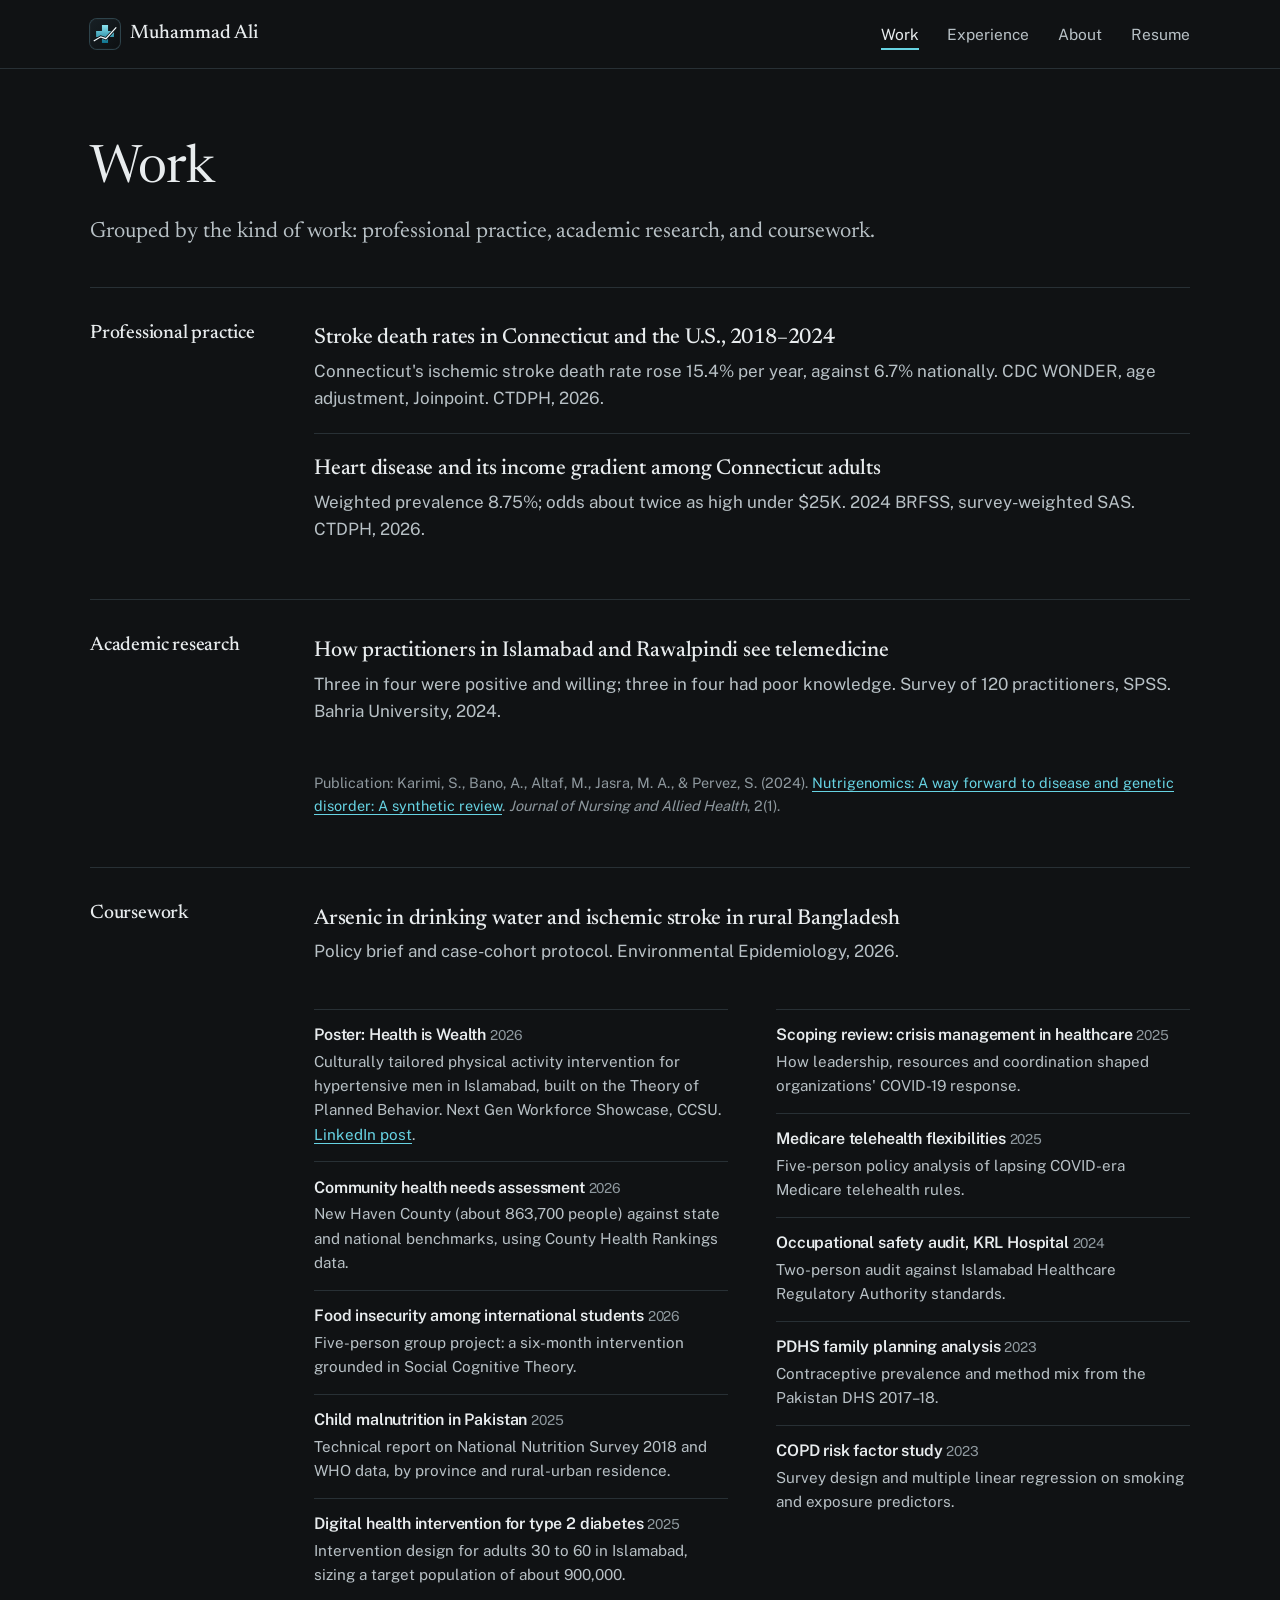
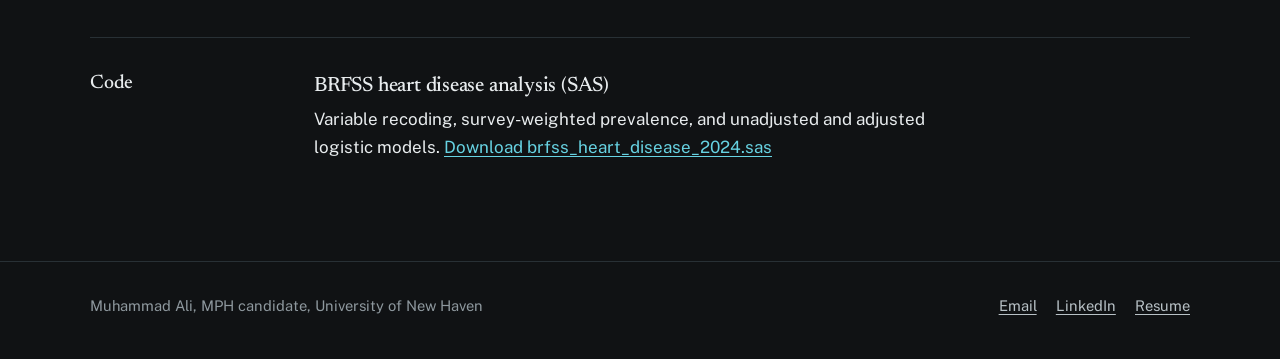
==== commit 1aca6147: "New logo: crisp gradient plus with trend line, in the header and as the site icon Co-Authored-By: Cl" ====
--- a/work/index.html
+++ b/work/index.html
@@ -15,9 +15,9 @@
 <meta property="og:image:height" content="630">
 <meta name="twitter:card" content="summary_large_image">
 <meta name="theme-color" content="#101214">
-<link rel="icon" href="../assets/img/icon-ob-v6.svg" type="image/svg+xml">
-<link rel="icon" href="../assets/img/icon-ob-v6-32.png" type="image/png" sizes="32x32">
-<link rel="apple-touch-icon" href="../apple-touch-icon-v6.png">
+<link rel="icon" href="../assets/img/icon-pt-v7.svg" type="image/svg+xml">
+<link rel="icon" href="../assets/img/icon-pt-v7-32.png" type="image/png" sizes="32x32">
+<link rel="apple-touch-icon" href="../apple-touch-icon-v7.png">
 <link rel="preload" href="../assets/fonts/newsreader-latin-opsz-normal.woff2" as="font" type="font/woff2" crossorigin>
 <link rel="preload" href="../assets/fonts/public-sans-latin-wght-normal.woff2" as="font" type="font/woff2" crossorigin>
 <script>document.documentElement.classList.add("js")</script>
@@ -27,7 +27,7 @@
 <a class="skip" href="#main">Skip to content</a>
 <header class="site-header">
   <div class="wrap">
-    <a class="brand" href="../index.html"><svg class="brand-mark" viewBox="0 0 64 64" aria-hidden="true"><rect width="64" height="64" rx="14" fill="#101214"/><circle cx="32" cy="34" r="21" fill="#0F2A33" stroke="#0E7490" stroke-width="2.2"/><ellipse cx="32" cy="34" rx="9.450000000000001" ry="21" fill="none" stroke="#0E7490" stroke-width="1.6500000000000001"/><line x1="32" y1="13" x2="32" y2="55" stroke="#0E7490" stroke-width="1.6500000000000001"/><line x1="11" y1="34" x2="53" y2="34" stroke="#0E7490" stroke-width="1.6500000000000001"/><path d="M13.73 23.5 Q32 20.98 50.269999999999996 23.5 M13.73 44.5 Q32 41.980000000000004 50.269999999999996 44.5" fill="none" stroke="#0E7490" stroke-width="1.32"/><line x1="22" y1="27.04" x2="22" y2="32.08" stroke="#67D3E3" stroke-width="1.8" stroke-linecap="round"/><line x1="26.20" y1="22.00" x2="28.51" y2="22.00" stroke="#67D3E3" stroke-width="1.26" stroke-linecap="round"/><circle cx="28.51" cy="22.00" r="1.20" fill="#67D3E3"/><line x1="24.97" y1="24.97" x2="26.60" y2="26.60" stroke="#67D3E3" stroke-width="1.26" stroke-linecap="round"/><circle cx="26.60" cy="26.60" r="1.20" fill="#67D3E3"/><line x1="22.00" y1="26.20" x2="22.00" y2="28.51" stroke="#67D3E3" stroke-width="1.26" stroke-linecap="round"/><circle cx="22.00" cy="28.51" r="1.20" fill="#67D3E3"/><line x1="19.03" y1="24.97" x2="17.40" y2="26.60" stroke="#67D3E3" stroke-width="1.26" stroke-linecap="round"/><circle cx="17.40" cy="26.60" r="1.20" fill="#67D3E3"/><line x1="17.80" y1="22.00" x2="15.49" y2="22.00" stroke="#67D3E3" stroke-width="1.26" stroke-linecap="round"/><circle cx="15.49" cy="22.00" r="1.20" fill="#67D3E3"/><line x1="19.03" y1="19.03" x2="17.40" y2="17.40" stroke="#67D3E3" stroke-width="1.26" stroke-linecap="round"/><circle cx="17.40" cy="17.40" r="1.20" fill="#67D3E3"/><line x1="22.00" y1="17.80" x2="22.00" y2="15.49" stroke="#67D3E3" stroke-width="1.26" stroke-linecap="round"/><circle cx="22.00" cy="15.49" r="1.20" fill="#67D3E3"/><line x1="24.97" y1="19.03" x2="26.60" y2="17.40" stroke="#67D3E3" stroke-width="1.26" stroke-linecap="round"/><circle cx="26.60" cy="17.40" r="1.20" fill="#67D3E3"/><circle cx="22" cy="22" r="4.2" fill="#67D3E3" stroke="#67D3E3" stroke-width="1.26"/><circle cx="20.74" cy="20.95" r="0.92" fill="#101214"/><circle cx="23.34" cy="23.26" r="0.67" fill="#101214"/><line x1="43" y1="33.04" x2="43" y2="38.08" stroke="#67D3E3" stroke-width="1.8" stroke-linecap="round"/><line x1="47.20" y1="28.00" x2="49.51" y2="28.00" stroke="#67D3E3" stroke-width="1.26" stroke-linecap="round"/><circle cx="49.51" cy="28.00" r="1.20" fill="#67D3E3"/><line x1="45.97" y1="30.97" x2="47.60" y2="32.60" stroke="#67D3E3" stroke-width="1.26" stroke-linecap="round"/><circle cx="47.60" cy="32.60" r="1.20" fill="#67D3E3"/><line x1="43.00" y1="32.20" x2="43.00" y2="34.51" stroke="#67D3E3" stroke-width="1.26" stroke-linecap="round"/><circle cx="43.00" cy="34.51" r="1.20" fill="#67D3E3"/><line x1="40.03" y1="30.97" x2="38.40" y2="32.60" stroke="#67D3E3" stroke-width="1.26" stroke-linecap="round"/><circle cx="38.40" cy="32.60" r="1.20" fill="#67D3E3"/><line x1="38.80" y1="28.00" x2="36.49" y2="28.00" stroke="#67D3E3" stroke-width="1.26" stroke-linecap="round"/><circle cx="36.49" cy="28.00" r="1.20" fill="#67D3E3"/><line x1="40.03" y1="25.03" x2="38.40" y2="23.40" stroke="#67D3E3" stroke-width="1.26" stroke-linecap="round"/><circle cx="38.40" cy="23.40" r="1.20" fill="#67D3E3"/><line x1="43.00" y1="23.80" x2="43.00" y2="21.49" stroke="#67D3E3" stroke-width="1.26" stroke-linecap="round"/><circle cx="43.00" cy="21.49" r="1.20" fill="#67D3E3"/><line x1="45.97" y1="25.03" x2="47.60" y2="23.40" stroke="#67D3E3" stroke-width="1.26" stroke-linecap="round"/><circle cx="47.60" cy="23.40" r="1.20" fill="#67D3E3"/><circle cx="43" cy="28" r="4.2" fill="#67D3E3" stroke="#67D3E3" stroke-width="1.26"/><circle cx="41.74" cy="26.95" r="0.92" fill="#101214"/><circle cx="44.34" cy="29.26" r="0.67" fill="#101214"/><line x1="31" y1="46.32" x2="31" y2="50.64" stroke="#67D3E3" stroke-width="1.8" stroke-linecap="round"/><line x1="34.60" y1="42.00" x2="36.58" y2="42.00" stroke="#67D3E3" stroke-width="1.08" stroke-linecap="round"/><circle cx="36.58" cy="42.00" r="1.03" fill="#67D3E3"/><line x1="33.55" y1="44.55" x2="34.95" y2="45.95" stroke="#67D3E3" stroke-width="1.08" stroke-linecap="round"/><circle cx="34.95" cy="45.95" r="1.03" fill="#67D3E3"/><line x1="31.00" y1="45.60" x2="31.00" y2="47.58" stroke="#67D3E3" stroke-width="1.08" stroke-linecap="round"/><circle cx="31.00" cy="47.58" r="1.03" fill="#67D3E3"/><line x1="28.45" y1="44.55" x2="27.05" y2="45.95" stroke="#67D3E3" stroke-width="1.08" stroke-linecap="round"/><circle cx="27.05" cy="45.95" r="1.03" fill="#67D3E3"/><line x1="27.40" y1="42.00" x2="25.42" y2="42.00" stroke="#67D3E3" stroke-width="1.08" stroke-linecap="round"/><circle cx="25.42" cy="42.00" r="1.03" fill="#67D3E3"/><line x1="28.45" y1="39.45" x2="27.05" y2="38.05" stroke="#67D3E3" stroke-width="1.08" stroke-linecap="round"/><circle cx="27.05" cy="38.05" r="1.03" fill="#67D3E3"/><line x1="31.00" y1="38.40" x2="31.00" y2="36.42" stroke="#67D3E3" stroke-width="1.08" stroke-linecap="round"/><circle cx="31.00" cy="36.42" r="1.03" fill="#67D3E3"/><line x1="33.55" y1="39.45" x2="34.95" y2="38.05" stroke="#67D3E3" stroke-width="1.08" stroke-linecap="round"/><circle cx="34.95" cy="38.05" r="1.03" fill="#67D3E3"/><circle cx="31" cy="42" r="3.6" fill="#67D3E3" stroke="#67D3E3" stroke-width="1.08"/><circle cx="29.92" cy="41.10" r="0.79" fill="#101214"/><circle cx="32.15" cy="43.08" r="0.58" fill="#101214"/></svg><span class="brand-name">Muhammad Ali</span></a>
+    <a class="brand" href="../index.html"><svg class="brand-mark" viewBox="0 0 64 64" aria-hidden="true"><defs><linearGradient id="mk-bg" x1="0" y1="0" x2="1" y2="1"><stop offset="0" stop-color="#172025"/><stop offset="1" stop-color="#0D1012"/></linearGradient><linearGradient id="mk-g" x1="0" y1="0" x2="0" y2="1"><stop offset="0" stop-color="#8BE3EF"/><stop offset="1" stop-color="#0E7490"/></linearGradient></defs><rect width="64" height="64" rx="15" fill="url(#mk-bg)"/><rect x=".5" y=".5" width="63" height="63" rx="14.5" fill="none" stroke="#FFFFFF" stroke-opacity=".06"/><path d="M25.5 13h13v12.5h12.5v13h-12.5v12.5h-13v-12.5h-12.5v-13h12.5z" fill="url(#mk-g)"/><polyline points="8,47 23,38 34,42 56,18" fill="none" stroke="#121619" stroke-width="6.4" stroke-linejoin="miter" stroke-miterlimit="8"/><polyline points="8,47 23,38 34,42 56,18" fill="none" stroke="#F2FBFD" stroke-width="2.6" stroke-linejoin="miter" stroke-miterlimit="8"/></svg><span class="brand-name">Muhammad Ali</span></a>
     <button class="nav-toggle" type="button" aria-expanded="false" aria-controls="site-nav">Menu</button>
     <nav class="nav" id="site-nav" aria-label="Main"><ul><li><a href="../work/" aria-current="page">Work</a></li><li><a href="../experience.html">Experience</a></li><li><a href="../about.html">About</a></li><li><a href="../resume.html">Resume</a></li></ul></nav>
   </div>
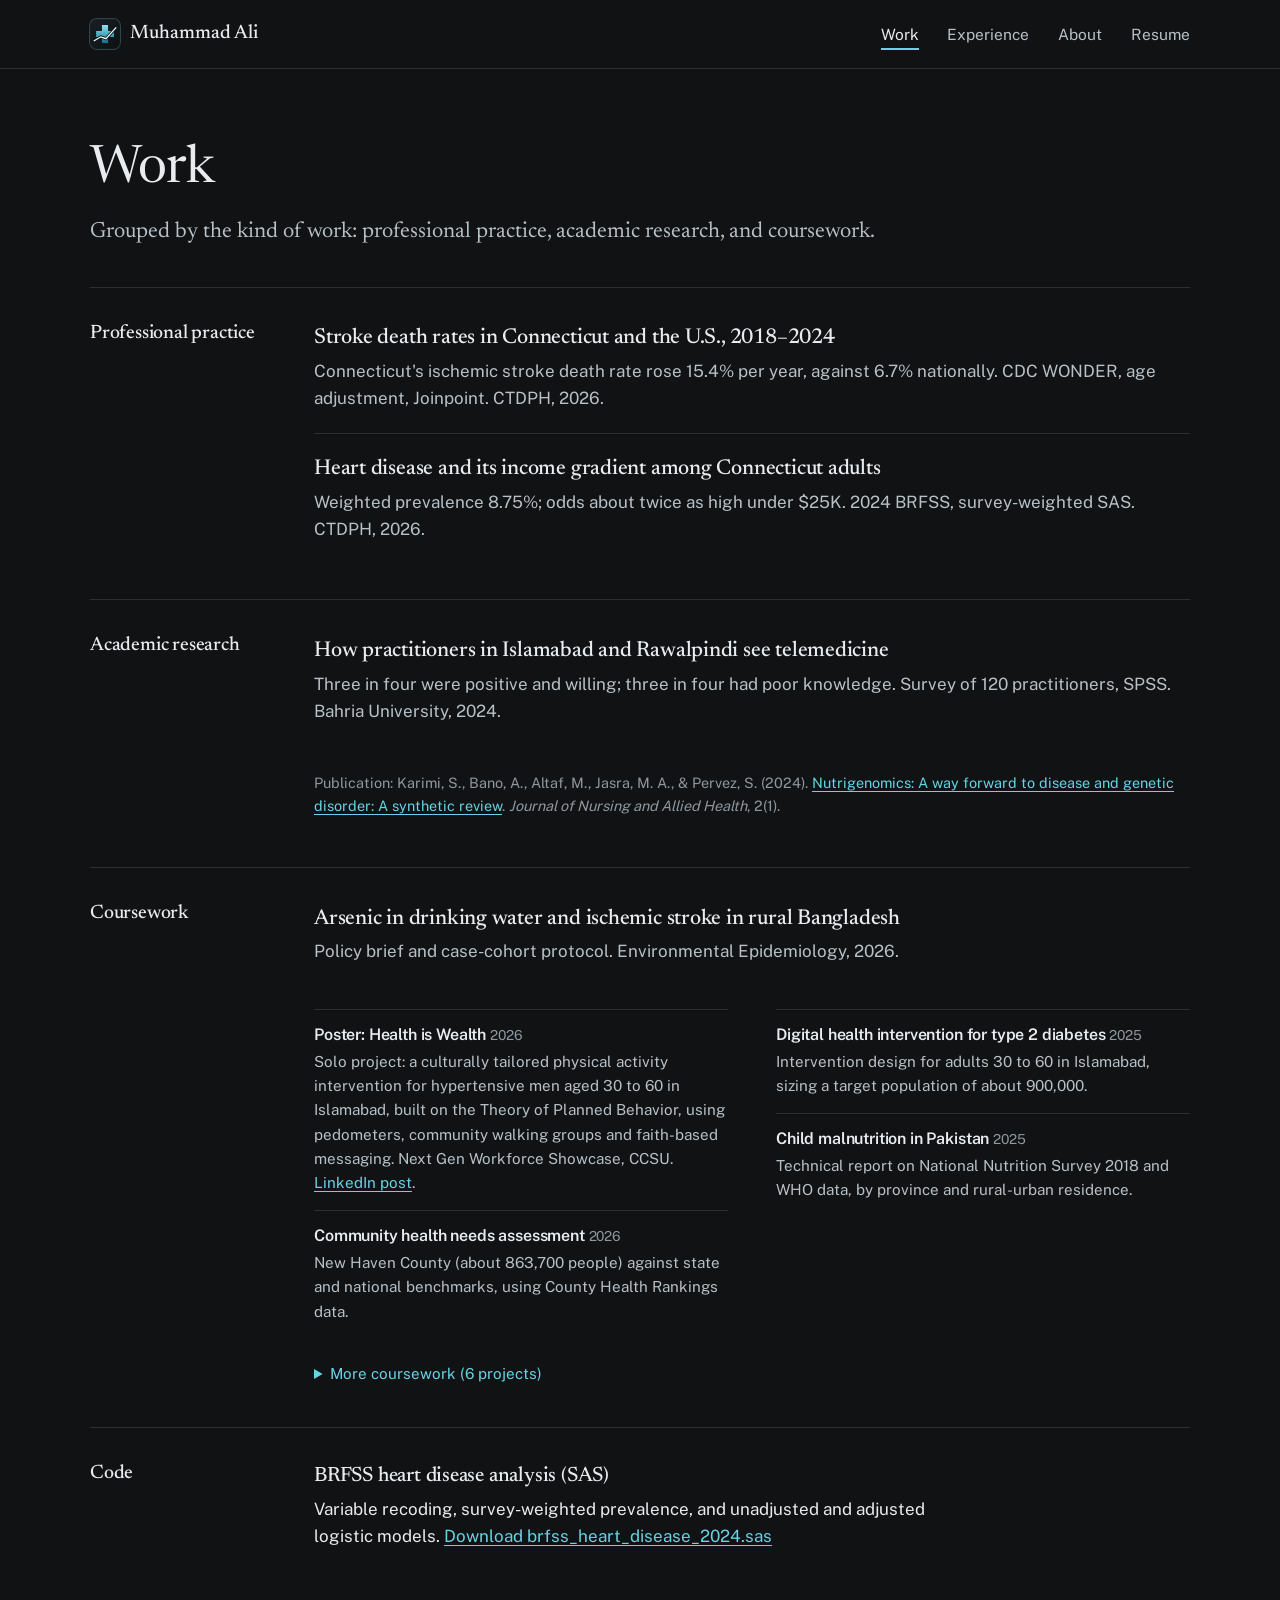
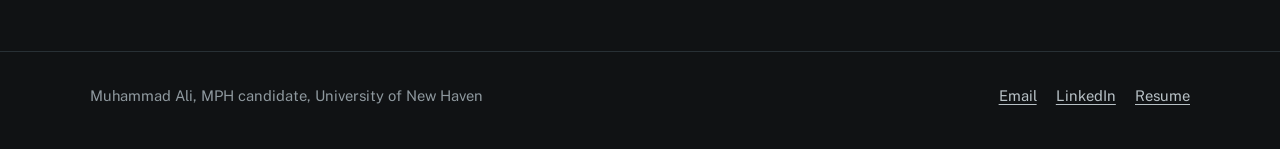
==== commit cbce1d20: "Preview: stronger homepage stat, collapse minor coursework Co-Authored-By: Claude Opus 5.5 <noreply@" ====
--- a/work/index.html
+++ b/work/index.html
@@ -21,7 +21,7 @@
 <link rel="preload" href="../assets/fonts/newsreader-latin-opsz-normal.woff2" as="font" type="font/woff2" crossorigin>
 <link rel="preload" href="../assets/fonts/public-sans-latin-wght-normal.woff2" as="font" type="font/woff2" crossorigin>
 <script>document.documentElement.classList.add("js")</script>
-<link rel="stylesheet" href="../assets/css/site.css?v=5">
+<link rel="stylesheet" href="../assets/css/site.css?v=6">
 </head>
 <body>
 <a class="skip" href="#main">Skip to content</a>
@@ -73,17 +73,22 @@
       </a>
     </div>
     <ul class="more" style="margin-top:1.4rem">
-      <li><h3>Poster: Health is Wealth <span class="yr">2026</span></h3><p>Culturally tailored physical activity intervention for hypertensive men in Islamabad, built on the Theory of Planned Behavior. Next Gen Workforce Showcase, CCSU. <a href="https://www.linkedin.com/posts/mali-j23_publichealth-mph-networking-ugcPost-7506755749532942337-hAEg/">LinkedIn post</a>.</p></li>
+      <li><h3>Poster: Health is Wealth <span class="yr">2026</span></h3><p>Solo project: a culturally tailored physical activity intervention for hypertensive men aged 30 to 60 in Islamabad, built on the Theory of Planned Behavior, using pedometers, community walking groups and faith-based messaging. Next Gen Workforce Showcase, CCSU. <a href="https://www.linkedin.com/posts/mali-j23_publichealth-mph-networking-ugcPost-7506755749532942337-hAEg/">LinkedIn post</a>.</p></li>
       <li><h3>Community health needs assessment <span class="yr">2026</span></h3><p>New Haven County (about 863,700 people) against state and national benchmarks, using County Health Rankings data.</p></li>
-      <li><h3>Food insecurity among international students <span class="yr">2026</span></h3><p>Five-person group project: a six-month intervention grounded in Social Cognitive Theory.</p></li>
+      <li><h3>Digital health intervention for type 2 diabetes <span class="yr">2025</span></h3><p>Intervention design for adults 30 to 60 in Islamabad, sizing a target population of about 900,000.</p></li>
       <li><h3>Child malnutrition in Pakistan <span class="yr">2025</span></h3><p>Technical report on National Nutrition Survey 2018 and WHO data, by province and rural-urban residence.</p></li>
-      <li><h3>Digital health intervention for type 2 diabetes <span class="yr">2025</span></h3><p>Intervention design for adults 30 to 60 in Islamabad, sizing a target population of about 900,000.</p></li>
-      <li><h3>Scoping review: crisis management in healthcare <span class="yr">2025</span></h3><p>How leadership, resources and coordination shaped organizations' COVID-19 response.</p></li>
-      <li><h3>Medicare telehealth flexibilities <span class="yr">2025</span></h3><p>Five-person policy analysis of lapsing COVID-era Medicare telehealth rules.</p></li>
-      <li><h3>Occupational safety audit, KRL Hospital <span class="yr">2024</span></h3><p>Two-person audit against Islamabad Healthcare Regulatory Authority standards.</p></li>
-      <li><h3>PDHS family planning analysis <span class="yr">2023</span></h3><p>Contraceptive prevalence and method mix from the Pakistan DHS 2017–18.</p></li>
-      <li><h3>COPD risk factor study <span class="yr">2023</span></h3><p>Survey design and multiple linear regression on smoking and exposure predictors.</p></li>
     </ul>
+    <details class="more-cw">
+      <summary>More coursework (6 projects)</summary>
+      <ul class="more">
+        <li><h3>Food insecurity among international students <span class="yr">2026</span></h3><p>Five-person group project: a six-month intervention grounded in Social Cognitive Theory.</p></li>
+        <li><h3>Scoping review: crisis management in healthcare <span class="yr">2025</span></h3><p>How leadership, resources and coordination shaped organizations' COVID-19 response.</p></li>
+        <li><h3>Medicare telehealth flexibilities <span class="yr">2025</span></h3><p>Five-person policy analysis of lapsing COVID-era Medicare telehealth rules.</p></li>
+        <li><h3>Occupational safety audit, KRL Hospital <span class="yr">2024</span></h3><p>Two-person audit against Islamabad Healthcare Regulatory Authority standards.</p></li>
+        <li><h3>PDHS family planning analysis <span class="yr">2023</span></h3><p>Contraceptive prevalence and method mix from the Pakistan DHS 2017–18.</p></li>
+        <li><h3>COPD risk factor study <span class="yr">2023</span></h3><p>Survey design and multiple linear regression on smoking and exposure predictors.</p></li>
+      </ul>
+    </details>
   </div>
 </section>
 
--- a/assets/css/site.css
+++ b/assets/css/site.css
@@ -761,3 +761,7 @@
 @media print { .jump, .lightbox, .cert-filter, .hero::before { display: none !important; } html.js .reveal { opacity: 1 !important; transform: none !important; } }
 /* Calmer headline */
 .hero-line { font-size: clamp(2.1rem, 4.4vw, 3.4rem); line-height: 1.1; letter-spacing: -0.02em; max-width: 13em; }
+
+details.more-cw { margin-top: 1.2rem; }
+details.more-cw summary { cursor: pointer; color: var(--accent-text); font-size: .95rem; padding: .3rem 0; }
+details.more-cw[open] summary { margin-bottom: .6rem; }
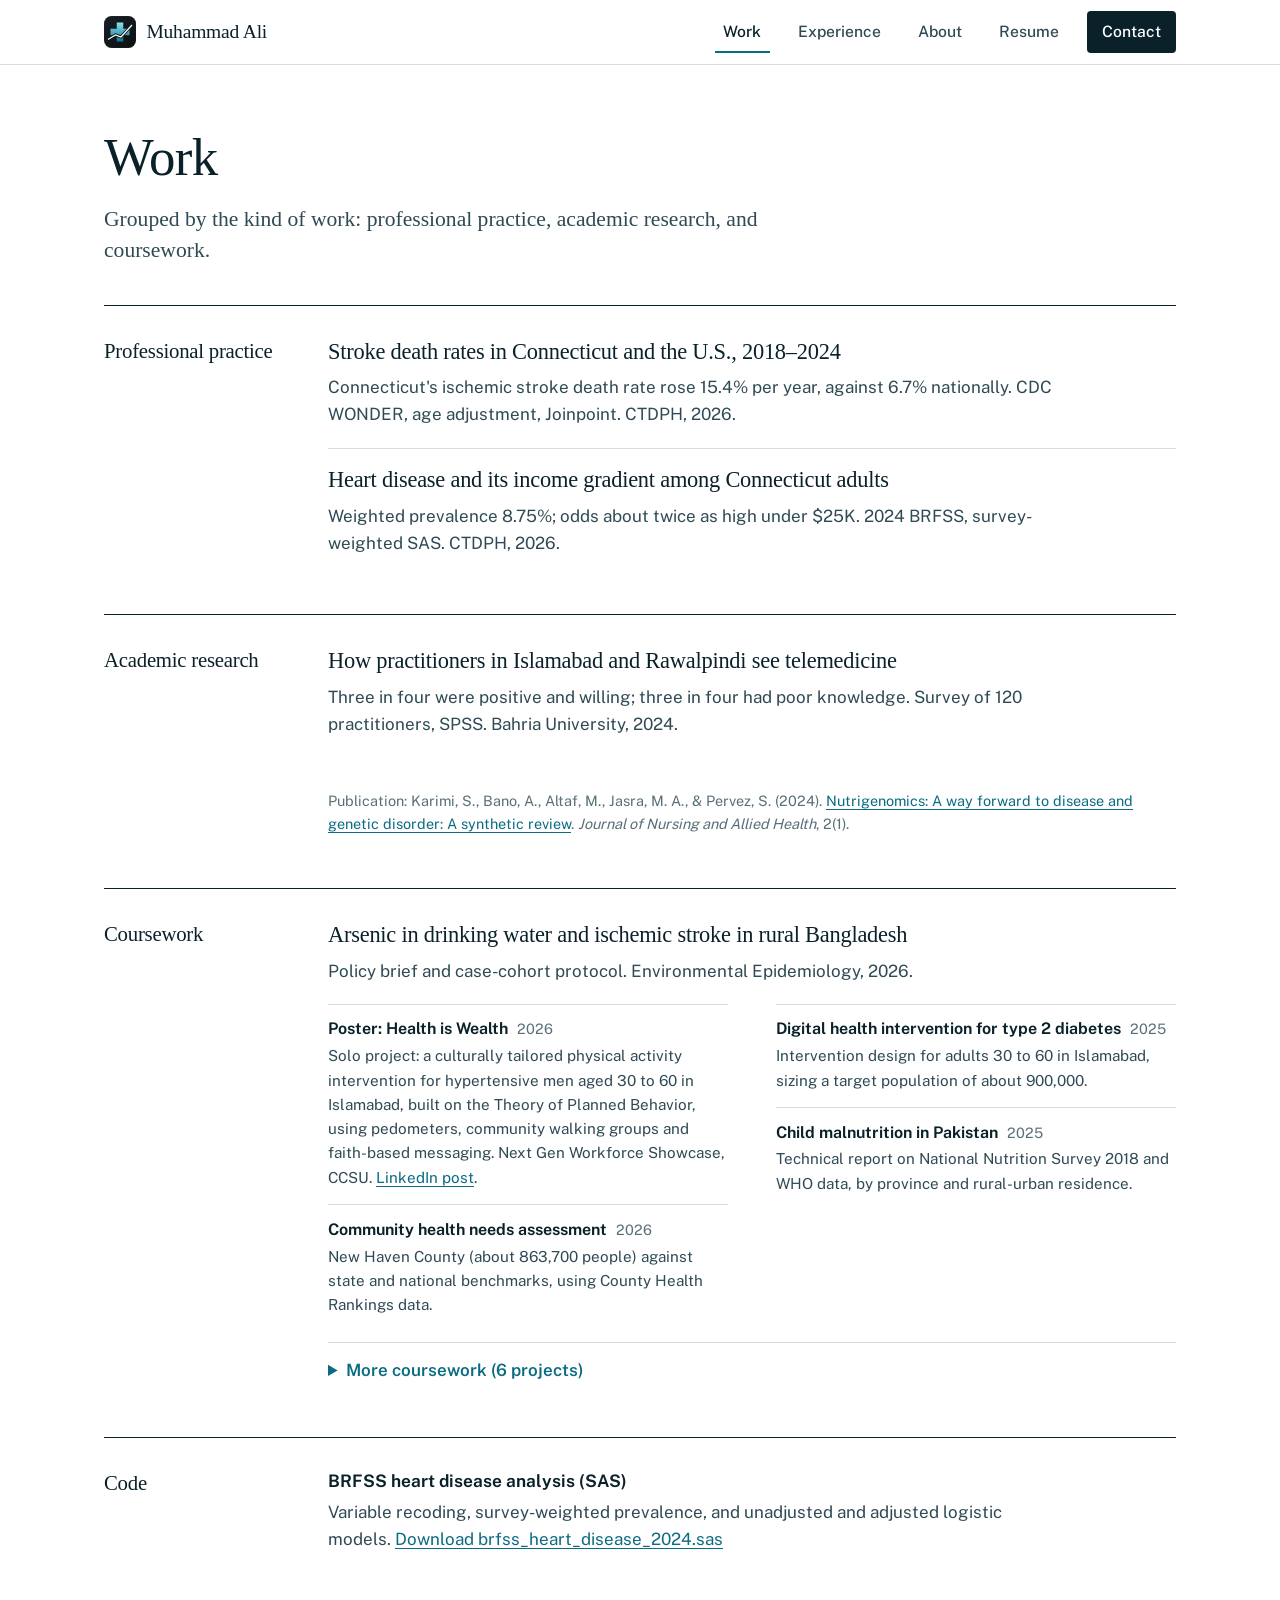
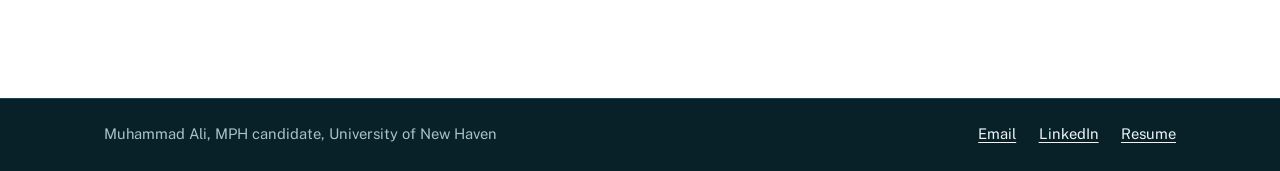
==== commit c7b41b5f: "Redesign preview: light report-style site, figure-led home page, key findings on case studies Co-Aut" ====
--- a/work/index.html
+++ b/work/index.html
@@ -14,30 +14,28 @@
 <meta property="og:image:width" content="1200">
 <meta property="og:image:height" content="630">
 <meta name="twitter:card" content="summary_large_image">
-<meta name="theme-color" content="#101214">
+<meta name="theme-color" content="#082028">
 <link rel="icon" href="../assets/img/icon-pt-v7.svg" type="image/svg+xml">
 <link rel="icon" href="../assets/img/icon-pt-v7-32.png" type="image/png" sizes="32x32">
 <link rel="apple-touch-icon" href="../apple-touch-icon-v7.png">
-<link rel="preload" href="../assets/fonts/newsreader-latin-opsz-normal.woff2" as="font" type="font/woff2" crossorigin>
+<link rel="preload" href="../assets/fonts/source-serif-4-latin-opsz-normal.woff2" as="font" type="font/woff2" crossorigin>
 <link rel="preload" href="../assets/fonts/public-sans-latin-wght-normal.woff2" as="font" type="font/woff2" crossorigin>
-<script>document.documentElement.classList.add("js")</script>
-<link rel="stylesheet" href="../assets/css/site.css?v=6">
+<link rel="stylesheet" href="../assets/css/site.css?v=8">
 </head>
 <body>
 <a class="skip" href="#main">Skip to content</a>
 <header class="site-header">
   <div class="wrap">
     <a class="brand" href="../index.html"><svg class="brand-mark" viewBox="0 0 64 64" aria-hidden="true"><defs><linearGradient id="mk-bg" x1="0" y1="0" x2="1" y2="1"><stop offset="0" stop-color="#172025"/><stop offset="1" stop-color="#0D1012"/></linearGradient><linearGradient id="mk-g" x1="0" y1="0" x2="0" y2="1"><stop offset="0" stop-color="#8BE3EF"/><stop offset="1" stop-color="#0E7490"/></linearGradient></defs><rect width="64" height="64" rx="15" fill="url(#mk-bg)"/><rect x=".5" y=".5" width="63" height="63" rx="14.5" fill="none" stroke="#FFFFFF" stroke-opacity=".06"/><path d="M25.5 13h13v12.5h12.5v13h-12.5v12.5h-13v-12.5h-12.5v-13h12.5z" fill="url(#mk-g)"/><polyline points="8,47 23,38 34,42 56,18" fill="none" stroke="#121619" stroke-width="6.4" stroke-linejoin="miter" stroke-miterlimit="8"/><polyline points="8,47 23,38 34,42 56,18" fill="none" stroke="#F2FBFD" stroke-width="2.6" stroke-linejoin="miter" stroke-miterlimit="8"/></svg><span class="brand-name">Muhammad Ali</span></a>
-    <button class="nav-toggle" type="button" aria-expanded="false" aria-controls="site-nav">Menu</button>
-    <nav class="nav" id="site-nav" aria-label="Main"><ul><li><a href="../work/" aria-current="page">Work</a></li><li><a href="../experience.html">Experience</a></li><li><a href="../about.html">About</a></li><li><a href="../resume.html">Resume</a></li></ul></nav>
+    <nav class="nav" aria-label="Main"><ul><li><a href="../work/index.html" aria-current="page">Work</a></li><li><a href="../experience.html">Experience</a></li><li><a href="../about.html">About</a></li><li><a href="../resume.html">Resume</a></li><li><a href="../index.html#contact" class="nav-cta">Contact</a></li></ul></nav>
   </div>
 </header>
 <main id="main">
 
 <div class="wrap">
-<header class="cs-head">
+<header class="page-head">
   <h1>Work</h1>
-  <p class="dek">Grouped by the kind of work: professional practice, academic research, and coursework.</p>
+  <p class="lede">Grouped by the kind of work: professional practice, academic research, and coursework.</p>
 </header>
 
 <section class="work-group" aria-labelledby="g1">
@@ -72,7 +70,7 @@
         <div><h3>Arsenic in drinking water and ischemic stroke in rural Bangladesh</h3><p>Policy brief and case-cohort protocol. Environmental Epidemiology, 2026.</p></div>
       </a>
     </div>
-    <ul class="more" style="margin-top:1.4rem">
+    <ul class="more">
       <li><h3>Poster: Health is Wealth <span class="yr">2026</span></h3><p>Solo project: a culturally tailored physical activity intervention for hypertensive men aged 30 to 60 in Islamabad, built on the Theory of Planned Behavior, using pedometers, community walking groups and faith-based messaging. Next Gen Workforce Showcase, CCSU. <a href="https://www.linkedin.com/posts/mali-j23_publichealth-mph-networking-ugcPost-7506755749532942337-hAEg/">LinkedIn post</a>.</p></li>
       <li><h3>Community health needs assessment <span class="yr">2026</span></h3><p>New Haven County (about 863,700 people) against state and national benchmarks, using County Health Rankings data.</p></li>
       <li><h3>Digital health intervention for type 2 diabetes <span class="yr">2025</span></h3><p>Intervention design for adults 30 to 60 in Islamabad, sizing a target population of about 900,000.</p></li>
@@ -99,7 +97,7 @@
     <p>Variable recoding, survey-weighted prevalence, and unadjusted and adjusted logistic models. <a href="../code/brfss_heart_disease_2024.sas">Download brfss_heart_disease_2024.sas</a></p>
   </div>
 </section>
-<div style="padding-bottom:3rem"></div>
+<div style="padding-bottom:var(--band)"></div>
 </div>
 
 </main>
@@ -113,6 +111,6 @@
     </ul>
   </div>
 </footer>
-<script src="../assets/js/site.js?v=5" defer></script>
+<script src="../assets/js/site.js?v=8" defer></script>
 </body>
 </html>
--- a/assets/css/site.css
+++ b/assets/css/site.css
@@ -1,767 +1,526 @@
-/* Muhammad Ali, portfolio stylesheet
-   Dark theme: matte black base with cyan. Cyan marks the primary series in charts
-   and every interactive element. Original analysis figures sit on light plates. */
-
-@font-face { font-family: "Newsreader"; font-style: normal; font-weight: 200 800; font-display: swap; src: url(../fonts/newsreader-latin-opsz-normal.woff2) format("woff2"); }
-@font-face { font-family: "Newsreader"; font-style: italic; font-weight: 200 800; font-display: swap; src: url(../fonts/newsreader-latin-opsz-italic.woff2) format("woff2"); }
+/* Muhammad Ali, portfolio stylesheet (2026 redesign)
+   A light, report-like site bracketed by two deep blue-green bands (the opening
+   figure and the contact block). Teal marks links and the primary data series.
+   Source Serif 4 for headings and findings, Public Sans for everything else. */
+
+@font-face { font-family: "Source Serif 4"; font-style: normal; font-weight: 200 900; font-display: swap; src: url(../fonts/source-serif-4-latin-opsz-normal.woff2) format("woff2"); }
+@font-face { font-family: "Source Serif 4"; font-style: italic; font-weight: 200 900; font-display: swap; src: url(../fonts/source-serif-4-latin-opsz-italic.woff2) format("woff2"); }
 @font-face { font-family: "Public Sans"; font-style: normal; font-weight: 100 900; font-display: swap; src: url(../fonts/public-sans-latin-wght-normal.woff2) format("woff2"); }
 @font-face { font-family: "JetBrains Mono"; font-style: normal; font-weight: 400; font-display: swap; src: url(../fonts/jetbrains-mono-latin-400-normal.woff2) format("woff2"); }
 
 :root {
-  color-scheme: dark;
-  --paper: #101214;
-  --surface: #161A1C;
-  --panel: #1C2226;
-  --plate: #F3F5F6;
-  --ink: #E8ECEE;
-  --ink-2: #B8C1C6;
-  --muted: #8E989E;
-  --rule: #283035;
-  --accent: #0E7490;
-  --accent-deep: #155E75;
-  --accent-tint: #0F2A33;
-  --accent-text: #67D3E3;
-  --mark: #67D3E3;
-  --code-bg: #0A0C0D;
-
-  --serif: "Newsreader", "Iowan Old Style", Georgia, serif;
-  --sans: "Public Sans", "Segoe UI", system-ui, sans-serif;
+  color-scheme: light;
+  --paper: #FFFFFF;
+  --mist: #F1F5F6;
+  --tint: #E4F0F3;
+  --rule: #D4DDE0;
+  --rule-strong: #0A2129;
+  --ink: #0A2129;
+  --ink-2: #2F4A54;
+  --muted: #586F78;
+  --teal: #0B6B82;
+  --teal-deep: #0A4F61;
+  --mark: #0B6B82;
+
+  --deep: #082028;
+  --deep-2: #0E2C36;
+  --deep-rule: #1F4450;
+  --on-deep: #EDF4F6;
+  --on-deep-2: #A9C0C7;
+  --cyan: #7ADCEA;
+
+  --serif: "Source Serif 4", "Iowan Old Style", "Palatino Linotype", Georgia, serif;
+  --sans: "Public Sans", "Segoe UI", system-ui, -apple-system, sans-serif;
   --mono: "JetBrains Mono", ui-monospace, Consolas, monospace;
 
-  --measure: 66ch;
-  --wrap: 1120px;
-  --gutter: clamp(16px, 4vw, 40px);
-  --radius: 6px;
+  --measure: 68ch;
+  --wrap: 1160px;
+  --gutter: clamp(18px, 4vw, 44px);
+  --radius: 4px;
+  --band: clamp(3.5rem, 7vw, 6rem);
 }
 
 *, *::before, *::after { box-sizing: border-box; }
-
-html { -webkit-text-size-adjust: 100%; scroll-behavior: smooth; }
+html { -webkit-text-size-adjust: 100%; scroll-behavior: smooth; scroll-padding-top: 5rem; }
 @media (prefers-reduced-motion: reduce) {
   html { scroll-behavior: auto; }
   *, *::before, *::after { transition: none !important; animation: none !important; }
 }
 
 body {
-  margin: 0;
-  background: var(--paper);
-  color: var(--ink);
-  font-family: var(--sans);
-  font-size: 1.0625rem;
-  line-height: 1.6;
-  font-feature-settings: "kern", "liga";
-  text-rendering: optimizeLegibility;
-}
-
+  margin: 0; background: var(--paper); color: var(--ink);
+  font-family: var(--sans); font-size: 1.0625rem; line-height: 1.6;
+  font-feature-settings: "kern", "liga"; text-rendering: optimizeLegibility;
+  -webkit-font-smoothing: antialiased;
+}
 img, svg { max-width: 100%; height: auto; display: block; }
-
-a { color: var(--accent-text); text-decoration-thickness: 1px; text-underline-offset: 0.18em; }
+a { color: var(--teal); text-decoration-thickness: 1px; text-underline-offset: .2em; }
 a:hover { color: var(--ink); text-decoration-thickness: 2px; }
-
-:focus-visible {
-  outline: 3px solid var(--accent-text);
-  outline-offset: 3px;
-  border-radius: 2px;
-}
-
-.skip {
-  position: absolute; left: 12px; top: -60px;
-  background: var(--accent); color: #fff; padding: 10px 14px; z-index: 50;
-  border-radius: var(--radius);
-}
+:focus-visible { outline: 3px solid var(--teal); outline-offset: 3px; border-radius: 2px; }
+.on-deep :focus-visible, .hero :focus-visible, .contact :focus-visible { outline-color: var(--cyan); }
+
+.skip { position: absolute; left: 12px; top: -60px; background: var(--ink); color: #fff; padding: 10px 14px; z-index: 50; border-radius: var(--radius); }
 .skip:focus { top: 12px; color: #fff; }
-
+.sr-only { position: absolute; width: 1px; height: 1px; overflow: hidden; clip: rect(0 0 0 0); white-space: nowrap; }
 .wrap { max-width: var(--wrap); margin: 0 auto; padding: 0 var(--gutter); }
 
 /* ---------- Type ---------- */
-h1, h2, h3 {
-  font-family: var(--serif);
-  font-weight: 500;
-  color: var(--ink);
-  letter-spacing: -0.01em;
-  line-height: 1.15;
-  margin: 0;
-}
-h1 { font-size: clamp(2.4rem, 5.2vw, 3.6rem); font-weight: 450; letter-spacing: -0.02em; }
-h2 { font-size: clamp(1.6rem, 3vw, 2.1rem); }
-h3 { font-size: 1.3rem; line-height: 1.3; }
-h4 { font: 600 1rem/1.4 var(--sans); margin: 0 0 .35rem; color: var(--ink); }
-
+h1, h2, h3, h4 { margin: 0; color: var(--ink); }
+h1, h2 { font-family: var(--serif); font-weight: 420; letter-spacing: -.012em; font-optical-sizing: auto; }
+h1 { font-size: clamp(2.15rem, 4.4vw, 3.3rem); line-height: 1.08; }
+h2 { font-size: clamp(1.6rem, 2.6vw, 2.1rem); line-height: 1.15; }
+h3 { font-family: var(--sans); font-size: 1.08rem; font-weight: 650; line-height: 1.3; }
 p { margin: 0 0 1em; }
-.lede { font-family: var(--serif); font-size: clamp(1.2rem, 2.1vw, 1.42rem); line-height: 1.5; color: var(--ink-2); max-width: 34em; }
-.prose { max-width: var(--measure); }
-.prose p, .prose li { color: var(--ink); }
-.prose h2 { margin: 2.6rem 0 .8rem; }
-.prose h3 { margin: 1.8rem 0 .5rem; }
-.prose ul, .prose ol { padding-left: 1.2em; margin: 0 0 1.2em; }
-.prose li { margin-bottom: .45em; }
+ul, ol { margin: 0 0 1em; padding-left: 1.2em; }
+li { margin-bottom: .35em; }
+b, strong { font-weight: 650; }
 .small { font-size: .9rem; color: var(--muted); }
-.num { font-variant-numeric: tabular-nums; }
+.lede, .dek { font-family: var(--serif); font-size: clamp(1.15rem, 1.7vw, 1.35rem); line-height: 1.45; color: var(--ink-2); max-width: 46rem; }
+.num, table, .forest-val, .bar-val, .when { font-variant-numeric: tabular-nums lining-nums; }
 
 /* ---------- Header ---------- */
-.site-header { border-bottom: 1px solid var(--rule); background: var(--paper); }
-.site-header .wrap { display: flex; align-items: center; justify-content: space-between; gap: 1rem; min-height: 68px; }
-.brand { display: flex; align-items: center; gap: .65rem; text-decoration: none; color: var(--ink); }
-.brand:hover { color: var(--ink); }
-.brand-mark { width: 30px; height: 30px; flex: none; }
-.brand-name { font-family: var(--serif); font-size: 1.22rem; font-weight: 500; }
-.nav ul { display: flex; gap: clamp(.9rem, 2.4vw, 1.8rem); list-style: none; margin: 0; padding: 0; }
-.nav a { color: var(--ink-2); text-decoration: none; font-size: .97rem; padding: .35rem 0; border-bottom: 2px solid transparent; }
-.nav a:hover { color: var(--ink); border-bottom-color: var(--rule); }
-.nav a[aria-current="page"] { color: var(--ink); border-bottom-color: var(--accent-text); }
-.nav-toggle { display: none; }
-
+.site-header { position: sticky; top: 0; z-index: 40; background: rgba(255, 255, 255, .94); -webkit-backdrop-filter: saturate(1.4) blur(10px); backdrop-filter: saturate(1.4) blur(10px); border-bottom: 1px solid var(--rule); }
+.site-header .wrap { display: flex; align-items: center; justify-content: space-between; gap: 1rem; min-height: 4rem; }
+.brand { display: inline-flex; align-items: center; gap: .65rem; color: var(--ink); text-decoration: none; font-family: var(--serif); font-size: 1.22rem; font-weight: 500; letter-spacing: -.01em; white-space: nowrap; }
+.brand-mark { width: 32px; height: 32px; flex: none; }
+.nav ul { display: flex; align-items: center; gap: clamp(.2rem, 1.6vw, 1.2rem); list-style: none; margin: 0; padding: 0; }
+.nav li { margin: 0; }
+.nav a { display: block; padding: .5rem .55rem; color: var(--ink-2); text-decoration: none; font-size: .98rem; font-weight: 500; border-radius: var(--radius); }
+.nav a:hover { color: var(--ink); background: var(--mist); }
+.nav a[aria-current="page"] { color: var(--ink); box-shadow: inset 0 -2px 0 var(--teal); border-radius: 0; }
+.nav a.nav-cta { background: var(--ink); color: #fff; padding: .5rem .95rem; }
+.nav a.nav-cta:hover { background: var(--teal-deep); }
+@media (max-width: 640px) {
+  .site-header .wrap { flex-direction: column; align-items: flex-start; gap: 0; padding-top: .55rem; padding-bottom: .3rem; }
+  .nav { width: 100%; margin-left: -.55rem; }
+  .nav ul { gap: 0; justify-content: space-between; }
+  .nav a { font-size: .93rem; padding: .45rem .5rem; }
+  .nav a.nav-cta { padding: .4rem .7rem; }
+  html { scroll-padding-top: 6.5rem; }
+}
+
+/* ---------- Buttons ---------- */
+.btn { display: inline-flex; align-items: center; gap: .5rem; font: 600 1rem/1 var(--sans); padding: .85rem 1.15rem; border-radius: var(--radius); text-decoration: none; border: 1px solid transparent; cursor: pointer; transition: background-color .15s, color .15s, border-color .15s; }
+.btn-primary { background: var(--ink); color: #fff; }
+.btn-primary:hover { background: var(--teal-deep); color: #fff; }
+.btn-ghost, .btn-quiet { background: transparent; color: var(--ink); border-color: #9FB1B7; }
+.btn-ghost:hover, .btn-quiet:hover { border-color: var(--ink); background: var(--mist); color: var(--ink); }
+.hero .btn-primary, .contact .btn-primary { background: var(--cyan); color: #06262E; }
+.hero .btn-primary:hover, .contact .btn-primary:hover { background: #A5ECF5; color: #06262E; }
+.hero .btn-ghost, .contact .btn-ghost { color: var(--on-deep); border-color: #4C6F7A; }
+.hero .btn-ghost:hover, .contact .btn-ghost:hover { background: var(--deep-2); border-color: var(--on-deep-2); color: #fff; }
+
+/* ---------- Home: opening band ---------- */
+.hero { background: var(--deep); color: var(--on-deep); }
+.hero-grid { display: grid; grid-template-columns: minmax(0, 6fr) minmax(0, 6fr); gap: clamp(2rem, 5vw, 4.5rem); align-items: center; padding-top: clamp(2.6rem, 6vw, 4.6rem); padding-bottom: clamp(2.6rem, 6vw, 4.6rem); }
+.hero-who { display: flex; align-items: center; gap: .9rem; margin-bottom: 1.7rem; }
+.hero-who img { width: 60px; height: 75px; object-fit: cover; object-position: 50% 20%; border-radius: var(--radius); flex: none; }
+.hero-who p { margin: 0; line-height: 1.35; }
+.hero-who strong { display: block; font-size: 1.05rem; color: #fff; font-weight: 650; }
+.hero-who span { color: var(--on-deep-2); font-size: .95rem; }
+.hero h1 { color: #fff; font-size: clamp(2.1rem, 4.1vw, 3.25rem); font-weight: 400; max-width: 15.5em; }
+.hero-sub { margin: 1.3rem 0 0; font-size: 1.1rem; line-height: 1.6; color: #CFDEE2; max-width: 34rem; }
+.hero-actions { display: flex; flex-wrap: wrap; align-items: center; gap: .7rem; margin-top: 1.9rem; }
+.hero-links { display: flex; gap: 1.2rem; margin-left: .4rem; }
+.hero-links a { color: var(--on-deep); font-weight: 550; }
+.hero-links a:hover { color: var(--cyan); }
+.hero-avail { margin: 1.6rem 0 0; font-size: .95rem; color: var(--on-deep-2); max-width: 34rem; }
+.hero-avail b { color: var(--on-deep); font-weight: 600; }
+
+.lead-fig { margin: 0; }
+.lead-fig a { display: block; color: inherit; text-decoration: none; border: 1px solid var(--deep-rule); border-radius: 6px; background: var(--deep-2); padding: 1.25rem 1.3rem 1.15rem; transition: border-color .15s; }
+.lead-fig a:hover { border-color: #5B8794; }
+.lead-fig .fig-title { margin: 0; font: 600 1rem/1.35 var(--sans); color: #fff; }
+.lead-fig .fig-unit { margin: .15rem 0 .5rem; font-size: .88rem; color: var(--on-deep-2); }
+.lead-fig svg { width: 100%; overflow: visible; }
+.lead-fig figcaption { margin-top: .7rem; padding-top: .75rem; border-top: 1px solid var(--deep-rule); font-size: .88rem; line-height: 1.5; color: var(--on-deep-2); }
+.lead-fig figcaption u { color: var(--cyan); text-decoration-thickness: 1px; text-underline-offset: .2em; }
+.chart .grid { stroke: #24505D; stroke-width: 1; }
+.chart .axis-t { fill: #8FAAB2; font: 500 14px var(--sans); }
+.chart .us { stroke: #9DB3BA; stroke-width: 2.5; stroke-dasharray: 7 6; fill: none; }
+.chart .us-pt { fill: var(--deep-2); stroke: #9DB3BA; stroke-width: 2; }
+.chart .ct { stroke: var(--cyan); stroke-width: 3.5; fill: none; stroke-linejoin: round; stroke-linecap: round; }
+.chart .ct-pt { fill: var(--cyan); stroke: var(--deep-2); stroke-width: 2; }
+.chart .lab { font: 650 17.5px var(--sans); }
+.chart .lab-s { font: 500 15.5px var(--sans); }
+.chart .lab-ct { fill: var(--cyan); }
+.chart .lab-us { fill: #C3D3D8; }
+/* The one orchestrated moment: the two trends draw in once on load. */
+.chart .sweep { transform-box: fill-box; transform-origin: 0 50%; animation: sweep 1.5s cubic-bezier(.45, .05, .25, 1) .25s both; }
+.chart .labs { animation: fadein .5s ease 1.55s both; }
+@keyframes sweep { from { transform: scaleX(0); } to { transform: scaleX(1); } }
+@keyframes fadein { from { opacity: 0; } to { opacity: 1; } }
+
+@media (max-width: 900px) {
+  .hero-grid { grid-template-columns: minmax(0, 1fr); }
+  .hero h1 { max-width: none; }
+}
+
+/* ---------- Home: fact sheet under the opening band ---------- */
+.facts { border-bottom: 1px solid var(--rule); }
+.facts dl { display: grid; grid-template-columns: repeat(4, minmax(0, 1fr)); gap: 0; margin: 0; }
+.facts dl > div { padding: 1.7rem 1.6rem 1.8rem 0; }
+.facts dl > div + div { padding-left: 1.6rem; border-left: 1px solid var(--rule); }
+.facts dt { font-size: .86rem; color: var(--muted); margin-bottom: .35rem; }
+.facts dd { margin: 0; font-size: .98rem; line-height: 1.45; color: var(--ink-2); }
+.facts dd b { display: block; font-family: var(--serif); font-weight: 500; font-size: 1.2rem; line-height: 1.25; color: var(--ink); margin-bottom: .2rem; letter-spacing: -.005em; }
+@media (max-width: 900px) {
+  .facts dl { grid-template-columns: minmax(0, 1fr) minmax(0, 1fr); }
+  .facts dl > div { padding: 1.2rem 1rem 1.2rem 0; }
+  .facts dl > div:nth-child(odd) { padding-left: 0; border-left: 0; }
+  .facts dl > div:nth-child(even) { padding-left: 1rem; }
+  .facts dl > div:nth-child(n+3) { border-top: 1px solid var(--rule); }
+}
+@media (max-width: 520px) {
+  .facts dl { grid-template-columns: minmax(0, 1fr); }
+  .facts dl > div, .facts dl > div:nth-child(even) { padding: 1rem 0; border-left: 0; }
+  .facts dl > div + div { border-top: 1px solid var(--rule); }
+}
+
+/* ---------- Home: sections ---------- */
+.band { padding: var(--band) 0; }
+.band + .band { border-top: 1px solid var(--rule); }
+.band.mist { background: var(--mist); border-top: 0; }
+.band.mist + .band { border-top: 0; }
+.band-head { display: flex; align-items: baseline; justify-content: space-between; gap: 1rem 2rem; flex-wrap: wrap; margin-bottom: clamp(1.6rem, 3vw, 2.6rem); }
+.band-head p { margin: 0; color: var(--muted); max-width: 40rem; }
+.more-link { font-weight: 600; white-space: nowrap; }
+
+/* Studies: finding on the left, the evidence on the right */
+.study { display: grid; grid-template-columns: minmax(0, 5fr) minmax(0, 6fr); gap: clamp(1.5rem, 4vw, 3.5rem); align-items: start; padding: clamp(1.8rem, 3vw, 2.6rem) 0; border-top: 1px solid var(--rule-strong); }
+.study + .study { border-top: 1px solid var(--rule); }
+.study-ctx { margin: 0 0 .5rem; font-size: .92rem; color: var(--muted); }
+.study h3 { font-family: var(--serif); font-weight: 480; font-size: clamp(1.4rem, 2.2vw, 1.75rem); line-height: 1.2; letter-spacing: -.01em; }
+.study h3 a { color: var(--ink); text-decoration: none; background: linear-gradient(var(--teal), var(--teal)) 0 100% / 0 2px no-repeat; transition: background-size .2s; }
+.study h3 a:hover { background-size: 100% 2px; }
+.study-find { margin: .9rem 0 0; font-size: 1.06rem; color: var(--ink-2); max-width: 32rem; }
+.study-how { margin: .9rem 0 0; font-size: .93rem; color: var(--muted); max-width: 32rem; }
+.study-how b { color: var(--ink-2); font-weight: 600; }
+.study-go { margin: 1.2rem 0 0; font-weight: 600; }
+.study-fig { margin: 0; background: var(--paper); border: 1px solid var(--rule); border-radius: 6px; padding: 1.1rem 1.25rem 1rem; }
+.band.mist .study-fig { background: #fff; }
+.study-fig .fig-head { margin: 0 0 .1rem; }
+.study-fig figcaption { margin-top: .7rem; }
+.study-pair { display: grid; grid-template-columns: minmax(0, 1fr) minmax(0, 1fr); gap: clamp(1.5rem, 4vw, 3.5rem); border-top: 1px solid var(--rule); }
+.study-pair .study { display: block; border-top: 0; }
+.study-pair .study-fig { margin-top: 1.3rem; }
+.design-list { list-style: none; padding: 0; margin: 0; font-size: .95rem; }
+.design-list li { display: grid; grid-template-columns: 7.5rem 1fr; gap: .8rem; padding: .5rem 0; margin: 0; border-top: 1px solid var(--rule); color: var(--ink-2); }
+.design-list li:first-child { border-top: 0; padding-top: .2rem; }
+.design-list b { font-weight: 600; color: var(--muted); font-size: .88rem; }
+.writeups { margin: 1.6rem 0 0; padding-top: 1.3rem; border-top: 1px solid var(--rule); font-size: .95rem; color: var(--muted); display: flex; flex-wrap: wrap; gap: .3rem 1.4rem; }
+@media (max-width: 860px) {
+  .study, .study-pair { grid-template-columns: minmax(0, 1fr); }
+  .study-pair .study + .study { border-top: 1px solid var(--rule); }
+}
+
+/* Small APC table used as a figure */
+.apc { width: 100%; border-collapse: collapse; font-size: .95rem; }
+.apc th, .apc td { text-align: right; padding: .55rem 0 .55rem .8rem; border-top: 1px solid var(--rule); vertical-align: top; }
+.apc th:first-child, .apc td:first-child { text-align: left; padding-left: 0; }
+.apc thead th { border-top: 0; font-weight: 600; font-size: .86rem; color: var(--muted); padding-top: 0; }
+.apc tbody th { font-weight: 500; color: var(--ink-2); }
+.apc .hl td, .apc .hl th { background: var(--tint); color: var(--ink); font-weight: 650; }
+.apc .hl th { padding-left: .6rem; box-shadow: inset 3px 0 0 var(--teal); }
+.apc .hl td:last-child { padding-right: .6rem; }
+.apc small { color: var(--muted); font-size: .8rem; font-weight: 400; }
+.apc .ln { display: block; white-space: nowrap; }
+@media (max-width: 480px) { .apc { font-size: .86rem; } .apc th, .apc td { padding-left: .45rem; } .apc small { display: block; } }
+
+/* Roles */
+.roles { list-style: none; margin: 0; padding: 0; }
+.role { display: grid; grid-template-columns: 11.5rem minmax(0, 1fr); gap: 1rem 2.5rem; padding: 1.7rem 0; margin: 0; border-top: 1px solid var(--rule); }
+.role:first-child { border-top: 1px solid var(--rule-strong); }
+.role-when { font-size: .95rem; color: var(--ink-2); font-weight: 600; }
+.role-when span { display: block; font-weight: 400; color: var(--muted); font-size: .9rem; }
+.role h3 { font-size: 1.14rem; }
+.role-org { margin: .15rem 0 .7rem; color: var(--teal-deep); font-weight: 500; }
+.role ul { margin: 0; padding-left: 1.1em; color: var(--ink-2); max-width: 46rem; }
+.role ul li::marker { color: #8AA3AB; }
+.role-links { margin: .7rem 0 0; font-size: .95rem; font-weight: 600; display: flex; flex-wrap: wrap; gap: .3rem 1.4rem; }
+.role.lead h3 { font-family: var(--serif); font-weight: 500; font-size: 1.45rem; letter-spacing: -.01em; }
+.service { margin: 0; padding: 1.5rem 0 0; border-top: 1px solid var(--rule); display: grid; grid-template-columns: 11.5rem minmax(0, 1fr); gap: 1rem 2.5rem; }
+.service h3 { font-size: .95rem; font-weight: 600; color: var(--ink-2); }
+.service ul { list-style: none; padding: 0; margin: 0; color: var(--ink-2); }
 @media (max-width: 720px) {
-  .nav-toggle {
-    display: inline-flex; align-items: center; gap: .4rem;
-    font: 500 .95rem var(--sans); color: var(--ink); background: none;
-    border: 1px solid var(--rule); border-radius: var(--radius); padding: .45rem .75rem; cursor: pointer;
-  }
-  .nav { position: absolute; left: 0; right: 0; top: 68px; background: var(--paper); border-bottom: 1px solid var(--rule); display: none; z-index: 20; }
-  .nav.open { display: block; }
-  .nav ul { flex-direction: column; gap: 0; padding: .4rem var(--gutter) 1rem; }
-  .nav a { display: block; padding: .7rem 0; border-bottom: 1px solid var(--rule); }
-  .nav a[aria-current="page"] { border-bottom-color: var(--rule); font-weight: 600; }
-  .site-header { position: relative; }
-}
-
-/* ---------- Buttons ---------- */
-.actions { display: flex; flex-wrap: wrap; gap: .75rem; margin-top: 1.8rem; }
-.btn {
-  display: inline-flex; align-items: center; justify-content: center;
-  font: 500 1rem/1 var(--sans); text-decoration: none;
-  padding: .85rem 1.25rem; border-radius: var(--radius);
-  border: 1px solid var(--accent); transition: background-color .15s ease, color .15s ease;
-  cursor: pointer;
-}
-.btn-primary { background: var(--accent); color: #fff; }
-.btn-primary:hover { background: var(--accent-deep); color: #fff; }
-.btn-quiet { background: transparent; color: var(--accent-text); border-color: #2C5662; }
-.btn-quiet:hover { background: var(--accent-tint); color: var(--ink); }
-
-/* ---------- Hero: profile card on the left, introduction on the right ---------- */
-.hero { padding: clamp(2.5rem, 6vw, 4.5rem) 0 clamp(2.5rem, 6vw, 4rem); }
-.hero .wrap { display: grid; grid-template-columns: 17.5rem minmax(0, 1fr); gap: clamp(2rem, 5vw, 4rem); align-items: start; }
-.profile-card { background: var(--surface); border: 1px solid var(--rule); border-radius: 10px; padding: 1rem 1rem 1.2rem; }
-.profile-card .portrait { width: 100%; aspect-ratio: 4 / 5; object-fit: cover; border-radius: 6px; display: block; }
-.profile-card h1 { font-size: 2rem; line-height: 1.1; margin: 1rem 0 .3rem; white-space: nowrap; }
-.profile-card .role { font: 500 .98rem/1.45 var(--sans); color: var(--accent-text); margin: 0 0 .9rem; }
-.profile-facts { list-style: none; margin: 0; padding: 0; font-size: .88rem; }
-.profile-facts li { display: grid; grid-template-columns: 5.6rem minmax(0, 1fr); gap: .5rem; padding: .45rem 0; border-top: 1px solid var(--rule); color: var(--ink); }
-.profile-facts span { color: var(--muted); }
-.hero-text { padding-top: .2rem; }
-.hero-text .lede { font-size: clamp(1.35rem, 2.4vw, 1.7rem); line-height: 1.42; color: var(--ink); max-width: 30em; margin-bottom: 1.2rem; }
-.hero-text .detail { color: var(--ink-2); max-width: 38em; }
-@media (max-width: 820px) {
-  .hero .wrap { grid-template-columns: minmax(0, 1fr); }
-  .profile-card { display: grid; grid-template-columns: 8.5rem minmax(0, 1fr); gap: 0 1rem; align-items: start; }
-  .profile-card .portrait { grid-row: 1 / span 3; }
-  .profile-card h1 { margin-top: 0; font-size: 1.75rem; white-space: normal; }
-  .profile-facts { grid-column: 1 / -1; margin-top: 1rem; }
-}
-@media (max-width: 420px) { .profile-card { grid-template-columns: 6.5rem minmax(0, 1fr); } }
-
-/* Featured result (forest plot) */
-.featured .wrap { display: grid; grid-template-columns: minmax(0, 1.1fr) minmax(0, .9fr); gap: clamp(1.6rem, 4vw, 3.5rem); align-items: center; }
-.featured .note p { color: var(--ink-2); }
-@media (max-width: 900px) { .featured .wrap { grid-template-columns: minmax(0, 1fr); } }
-
-/* Plates for original light-background figures */
-.figure img, .thumb img, .thumb-sm img { border-radius: 4px; }
-
-/* Figure panel: the place real analysis output lives */
-.panel {
-  background: var(--surface);
-  border: 1px solid var(--rule);
-  border-radius: var(--radius);
-  padding: clamp(1rem, 2.4vw, 1.5rem);
-}
-.panel-title { font: 600 .98rem/1.35 var(--sans); margin: 0 0 .2rem; color: var(--ink); }
-.panel-sub { font-size: .86rem; color: var(--muted); margin: 0 0 .8rem; line-height: 1.45; }
-.panel figcaption, .figure figcaption { font-size: .86rem; color: var(--muted); line-height: 1.5; margin-top: .75rem; }
-.panel figcaption a { color: var(--ink-2); }
-
-.legend { display: flex; flex-wrap: wrap; gap: .4rem 1.1rem; font-size: .84rem; color: var(--ink-2); margin: .2rem 0 .4rem; }
+  .role, .service { grid-template-columns: minmax(0, 1fr); gap: .4rem; }
+  .role-when span { display: inline; }
+  .role-when span::before { content: ", "; }
+}
+
+/* Methods table */
+.methods { width: 100%; border-collapse: collapse; }
+.methods th, .methods td { text-align: left; vertical-align: top; padding: 1.05rem 1.5rem 1.05rem 0; border-top: 1px solid var(--rule); }
+.methods thead th { border-top: 0; font-size: .86rem; font-weight: 600; color: var(--muted); padding-top: 0; padding-bottom: .6rem; }
+.methods tbody tr:first-child th, .methods tbody tr:first-child td { border-top: 1px solid var(--rule-strong); }
+.methods tbody th { width: 14rem; font-family: var(--serif); font-weight: 500; font-size: 1.15rem; line-height: 1.3; }
+.methods td { color: var(--ink-2); }
+.methods td:last-child { width: 30%; font-size: .93rem; color: var(--muted); padding-right: 0; }
+@media (max-width: 760px) {
+  .methods thead { display: none; }
+  .methods, .methods tbody, .methods tr, .methods th, .methods td { display: block; width: auto !important; }
+  .methods tr { padding: 1rem 0; border-top: 1px solid var(--rule); }
+  .methods tbody tr:first-child { border-top: 1px solid var(--rule-strong); }
+  .methods th, .methods td, .methods tbody tr:first-child th, .methods tbody tr:first-child td { border: 0; padding: 0 0 .3rem; }
+}
+
+/* Publication and talks */
+.pub { display: grid; grid-template-columns: 150px minmax(0, 1fr); gap: 2rem; align-items: start; padding: 1.8rem 0; border-top: 1px solid var(--rule-strong); }
+.pub-img img { border: 1px solid var(--rule); border-radius: 3px; box-shadow: 0 10px 24px -14px rgba(10, 33, 41, .45); }
+.pub-type { margin: 0 0 .4rem; font-size: .92rem; color: var(--muted); }
+.pub h3 { font-family: var(--serif); font-weight: 480; font-size: 1.45rem; line-height: 1.25; letter-spacing: -.01em; }
+.pub-authors { margin: .5rem 0 .7rem; color: var(--ink-2); }
+.pub-authors b { box-shadow: inset 0 -.38em 0 var(--tint); }
+.pub-body > p { max-width: 44rem; color: var(--ink-2); }
+.pub-actions { display: flex; flex-wrap: wrap; gap: .3rem 1.4rem; font-weight: 600; }
+.pub-credit { margin: .7rem 0 0; font-size: .82rem; color: var(--muted); }
+.talks { list-style: none; margin: 0; padding: 0; }
+.talks li { display: grid; grid-template-columns: 150px minmax(0, 1fr); gap: 2rem; padding: 1rem 0; margin: 0; border-top: 1px solid var(--rule); }
+.talk-when { color: var(--muted); font-size: .95rem; }
+.talks b { display: block; }
+.talks div span { color: var(--muted); font-size: .95rem; }
+@media (max-width: 640px) {
+  .pub { grid-template-columns: minmax(0, 1fr); gap: 1rem; }
+  .pub-img { max-width: 120px; }
+  .talks li { grid-template-columns: minmax(0, 1fr); gap: .1rem; }
+}
+
+/* Education and credentials */
+.edu { display: grid; grid-template-columns: minmax(0, 1fr) minmax(0, 1fr); gap: 0 clamp(1.5rem, 4vw, 3.5rem); border-top: 1px solid var(--rule-strong); }
+.edu-item { padding: 1.5rem 0 1.6rem; }
+.edu-when { display: block; font-size: .92rem; color: var(--muted); margin-bottom: .25rem; }
+.edu-item b { display: block; font-family: var(--serif); font-weight: 500; font-size: 1.4rem; line-height: 1.25; letter-spacing: -.01em; }
+.edu-item span:last-child { display: block; margin-top: .35rem; color: var(--ink-2); max-width: 30rem; }
+.cred-cols { display: grid; grid-template-columns: repeat(3, minmax(0, 1fr)); gap: 0 clamp(1.5rem, 4vw, 3.5rem); border-top: 1px solid var(--rule); padding-top: 1.5rem; }
+.cred-cols h3 { font-size: .95rem; color: var(--ink-2); margin-bottom: .6rem; }
+.cred-cols ul { list-style: none; padding: 0; margin: 0 0 1.2rem; font-size: .96rem; color: var(--ink-2); }
+.cred-cols li { margin-bottom: .5rem; line-height: 1.4; }
+.cred-cols li span { display: block; color: var(--muted); font-size: .88rem; }
+@media (max-width: 760px) { .edu, .cred-cols { grid-template-columns: minmax(0, 1fr); } .edu-item + .edu-item { border-top: 1px solid var(--rule); } }
+
+details.certs { border-top: 1px solid var(--rule); margin-top: .6rem; }
+details.certs > summary { cursor: pointer; padding: 1.1rem 0; font-weight: 600; color: var(--teal); list-style-position: inside; }
+details.certs > summary:hover { color: var(--ink); }
+.cert-filter { display: flex; flex-wrap: wrap; gap: .4rem; margin-bottom: 1.2rem; }
+.chip { font: 500 .9rem/1 var(--sans); padding: .5rem .8rem; border-radius: var(--radius); border: 1px solid var(--rule); background: #fff; color: var(--ink-2); cursor: pointer; }
+.chip:hover { border-color: var(--ink); }
+.chip[aria-pressed="true"] { background: var(--ink); border-color: var(--ink); color: #fff; }
+.cert-grid { list-style: none; margin: 0; padding: 0; display: grid; grid-template-columns: repeat(auto-fill, minmax(215px, 1fr)); gap: 1.4rem 1.2rem; }
+.cert { margin: 0; }
+.cert[hidden] { display: none; }
+.cert-open { display: block; color: var(--ink); text-decoration: none; }
+.cert-img { display: block; border: 1px solid var(--rule); border-radius: 3px; overflow: hidden; background: var(--mist); aspect-ratio: 560 / 433; }
+.cert-img img { width: 100%; height: 100%; object-fit: cover; transition: transform .25s; }
+.cert-open:hover .cert-img { border-color: var(--ink); }
+.cert-title { display: block; margin-top: .6rem; font-weight: 600; font-size: .95rem; line-height: 1.3; }
+.cert-issuer, .cert-when { display: block; font-size: .86rem; color: var(--muted); line-height: 1.35; }
+.cert-verify { display: inline-block; margin-top: .25rem; font-size: .86rem; font-weight: 600; }
+.cert-verify svg { display: none; }
+.cert-note { margin-top: 1.2rem; }
+
+.lightbox { padding: 0; border: 0; border-radius: 6px; background: #fff; color: var(--ink); width: min(92vw, 1080px); max-height: 92vh; overflow: auto; box-shadow: 0 30px 80px -20px rgba(4, 20, 26, .6); }
+.lightbox::backdrop { background: rgba(6, 26, 33, .8); }
+.lightbox img { display: block; width: 100%; height: auto; max-height: 78vh; object-fit: contain; background: var(--mist); }
+.lb-cap { margin: 0; padding: .9rem 3.4rem .9rem 1.1rem; font-size: .92rem; color: var(--ink-2); }
+.lb-close { position: absolute; top: .5rem; right: .5rem; width: 2.4rem; height: 2.4rem; border-radius: 50%; border: 0; background: var(--ink); color: #fff; font-size: 1.4rem; line-height: 1; cursor: pointer; }
+
+/* ---------- Contact band and footer ---------- */
+.contact { background: var(--deep); color: var(--on-deep); padding: var(--band) 0; }
+.contact-grid { display: grid; grid-template-columns: minmax(0, 5fr) minmax(0, 6fr); gap: clamp(2rem, 5vw, 4.5rem); align-items: start; }
+.contact h2 { color: #fff; font-size: clamp(1.9rem, 3.4vw, 2.7rem); max-width: 14em; }
+.contact p { color: #CFDEE2; max-width: 30rem; margin-top: 1rem; }
+.contact .place { color: var(--on-deep-2); font-size: .95rem; }
+.contact-list { list-style: none; margin: 0; padding: 0; }
+.contact-list li { display: flex; align-items: center; gap: 1rem; margin: 0; padding: 1.05rem 0; border-top: 1px solid var(--deep-rule); }
+.contact-list li:last-child { border-bottom: 1px solid var(--deep-rule); }
+.c-row { flex: 1; min-width: 0; display: block; color: #fff; text-decoration: none; }
+.c-label { display: block; font-size: .86rem; color: var(--on-deep-2); }
+.c-val { display: block; font-family: var(--serif); font-size: clamp(1.15rem, 2.2vw, 1.5rem); line-height: 1.3; overflow-wrap: anywhere; text-decoration: underline; text-decoration-color: #3D6471; text-decoration-thickness: 1px; text-underline-offset: .22em; }
+.c-row:hover .c-val { text-decoration-color: var(--cyan); color: var(--cyan); }
+.c-copy { font: 600 .88rem/1 var(--sans); padding: .55rem .8rem; border-radius: var(--radius); border: 1px solid #4C6F7A; background: transparent; color: var(--on-deep); cursor: pointer; }
+.c-copy:hover { border-color: var(--cyan); color: var(--cyan); }
+.c-copy.done { background: var(--cyan); border-color: var(--cyan); color: #06262E; }
+@media (max-width: 820px) { .contact-grid { grid-template-columns: minmax(0, 1fr); } }
+
+.site-footer { background: var(--deep); color: var(--on-deep-2); font-size: .92rem; border-top: 1px solid var(--deep-rule); }
+.site-footer .wrap { display: flex; flex-wrap: wrap; justify-content: space-between; gap: .6rem 2rem; padding-top: 1.4rem; padding-bottom: 1.6rem; }
+.site-footer ul { display: flex; gap: 1.4rem; list-style: none; margin: 0; padding: 0; }
+.site-footer li { margin: 0; }
+.site-footer a { color: var(--on-deep); }
+.site-footer a:hover { color: var(--cyan); }
+
+/* ---------- Inner pages: heads ---------- */
+.page-head, .cs-head { padding: clamp(2.4rem, 5vw, 4rem) 0 clamp(1.6rem, 3vw, 2.4rem); }
+.page-head h1, .cs-head h1 { max-width: 20em; }
+.page-head .lede, .cs-head .dek { margin: 1.1rem 0 0; }
+.cs-type { margin: 0 0 .9rem; font-size: .95rem; color: var(--muted); }
+.cs-type a { font-weight: 600; }
+
+/* Experience page */
+.timeline { list-style: none; margin: 0; padding: 0; }
+.timeline > li { display: grid; grid-template-columns: 11.5rem minmax(0, 1fr); gap: .6rem 2.5rem; padding: 1.6rem 0; margin: 0; border-top: 1px solid var(--rule); }
+.timeline > li:first-child { border-top: 1px solid var(--rule-strong); }
+.timeline .when { font-size: .95rem; font-weight: 600; color: var(--ink-2); }
+.timeline h3 { font-size: 1.14rem; }
+.timeline .org { margin: .15rem 0 .7rem; color: var(--teal-deep); font-weight: 500; }
+.timeline ul { margin: 0; padding-left: 1.1em; color: var(--ink-2); max-width: 46rem; }
+.timeline ul li::marker { color: #8AA3AB; }
+.timeline .small a { font-weight: 600; }
+@media (max-width: 720px) { .timeline > li { grid-template-columns: minmax(0, 1fr); gap: .3rem; } }
+
+/* About page */
+.about-grid { display: grid; grid-template-columns: minmax(0, 1fr) 300px; gap: clamp(2rem, 5vw, 4.5rem); align-items: start; }
+.prose > p { max-width: var(--measure); color: var(--ink-2); }
+.prose > p.lede { color: var(--ink); }
+.prose h2 { margin: 3rem 0 0; padding-bottom: .8rem; border-bottom: 1px solid var(--rule-strong); font-size: 1.55rem; }
+.cred { list-style: none; margin: 0; padding: 0; }
+.cred > li { display: flex; justify-content: space-between; gap: 1.5rem; padding: 1rem 0; margin: 0; border-bottom: 1px solid var(--rule); }
+.cred .who { display: block; margin: .2rem 0 0; color: var(--ink-2); font-size: .97rem; max-width: 44rem; }
+.cred .when { flex: none; color: var(--muted); font-size: .92rem; text-align: right; max-width: 9rem; }
+.portrait { border-radius: 6px; width: 100%; }
+.about-grid aside { position: sticky; top: 5.5rem; }
+.fact-list { list-style: none; margin: 1.4rem 0 0; padding: 0; font-size: .96rem; color: var(--ink-2); }
+.fact-list li { padding: .8rem 0; margin: 0; border-top: 1px solid var(--rule); }
+.fact-list b { display: block; font-size: .86rem; font-weight: 600; color: var(--muted); }
+@media (max-width: 860px) {
+  .about-grid { grid-template-columns: minmax(0, 1fr); }
+  .about-grid aside { position: static; order: -1; display: grid; grid-template-columns: 120px 1fr; gap: 1.2rem; align-items: start; }
+  .fact-list { margin-top: 0; }
+  .fact-list li:first-child { border-top: 0; padding-top: 0; }
+  .cred > li { flex-direction: column; gap: .2rem; }
+  .cred .when { text-align: left; max-width: none; }
+}
+
+/* Work index */
+.work-group { display: grid; grid-template-columns: 11.5rem minmax(0, 1fr); gap: 1rem 2.5rem; padding: 2rem 0 2.4rem; border-top: 1px solid var(--rule-strong); }
+.work-group > h2 { font-size: 1.3rem; line-height: 1.25; }
+.case-index { display: grid; gap: 0; }
+.case-link { display: block; padding: 1.1rem 0 1.2rem; color: var(--ink); text-decoration: none; border-top: 1px solid var(--rule); }
+.case-index .case-link:first-child { border-top: 0; padding-top: 0; }
+.case-link h3 { font-family: var(--serif); font-weight: 480; font-size: 1.4rem; line-height: 1.25; letter-spacing: -.01em; display: inline; background: linear-gradient(var(--teal), var(--teal)) 0 100% / 0 2px no-repeat; transition: background-size .2s; }
+.case-link:hover h3 { background-size: 100% 2px; }
+.case-link p { margin: .45rem 0 0; color: var(--ink-2); max-width: 46rem; }
+.more { list-style: none; margin: 0; padding: 0; columns: 2 20rem; column-gap: 3rem; }
+.more li { break-inside: avoid; padding: .9rem 0; margin: 0; border-top: 1px solid var(--rule); }
+.more h3 { font-size: 1rem; }
+.more .yr { font-weight: 400; color: var(--muted); font-size: .9rem; margin-left: .3rem; }
+.more p { margin: .25rem 0 0; font-size: .95rem; color: var(--ink-2); }
+details.more-cw { margin-top: .6rem; border-top: 1px solid var(--rule); }
+details.more-cw summary { cursor: pointer; color: var(--teal); font-weight: 600; padding: .9rem 0; }
+@media (max-width: 720px) { .work-group { grid-template-columns: minmax(0, 1fr); } }
+
+/* ---------- Case studies ---------- */
+.keyfinding { background: var(--deep); color: var(--on-deep); border-radius: 6px; padding: clamp(1.4rem, 3vw, 2.2rem) clamp(1.3rem, 3.5vw, 2.6rem); margin-bottom: 2.4rem; }
+.keyfinding .kf-label { margin: 0 0 .5rem; font-size: .92rem; font-weight: 600; color: var(--cyan); }
+.keyfinding .kf-text { margin: 0; font-family: var(--serif); font-size: clamp(1.3rem, 2.5vw, 1.8rem); line-height: 1.32; color: #fff; max-width: 44rem; letter-spacing: -.008em; }
+.summary { border-top: 1px solid var(--rule-strong); padding: 1.6rem 0 .6rem; }
+.summary h2 { font: 650 1rem/1.3 var(--sans); letter-spacing: 0; margin-bottom: 1rem; }
+.summary dl { margin: 0; display: grid; grid-template-columns: minmax(0, 1fr) minmax(0, 1fr); gap: 0 clamp(1.5rem, 4vw, 3.5rem); }
+.summary dl > div { padding: .9rem 0 1rem; border-top: 1px solid var(--rule); }
+.summary dt { font-size: .88rem; font-weight: 600; color: var(--muted); margin-bottom: .2rem; }
+.summary dd { margin: 0; color: var(--ink-2); font-size: .98rem; }
+@media (max-width: 760px) { .summary dl { grid-template-columns: minmax(0, 1fr); } }
+
+.cs-sec { display: grid; grid-template-columns: 11.5rem minmax(0, 1fr); gap: 1rem 2.5rem; padding: 2.4rem 0; border-top: 1px solid var(--rule-strong); }
+.cs-sec > h2 { font-size: 1.35rem; line-height: 1.25; }
+.cs-main { max-width: 46rem; color: var(--ink-2); min-width: 0; }
+.cs-main.wide { max-width: none; }
+.cs-main > p, .cs-main > ul, .cs-main > ol { max-width: 44rem; }
+.cs-main li { margin-bottom: .6em; }
+.cs-main strong { color: var(--ink); }
+@media (max-width: 720px) { .cs-sec { grid-template-columns: minmax(0, 1fr); gap: .8rem; } }
+
+.fig { margin: 0; }
+.fig > img { border: 1px solid var(--rule); border-radius: 4px; background: #fff; }
+.fig-head { margin: 0; font: 650 1rem/1.35 var(--sans); color: var(--ink); }
+.fig-sub { margin: .1rem 0 .6rem; font-size: .9rem; color: var(--muted); }
+figcaption { margin-top: .7rem; font-size: .88rem; line-height: 1.5; color: var(--muted); max-width: 46rem; }
+.fig-n { font-weight: 650; color: var(--ink-2); }
+.fig-pair { display: grid; grid-template-columns: minmax(0, 1fr) minmax(0, 1fr); gap: 1.5rem; margin-top: 1.8rem; }
+@media (max-width: 640px) { .fig-pair { grid-template-columns: minmax(0, 1fr); } }
+.legend { display: flex; gap: 1.2rem; font-size: .86rem; color: var(--muted); margin-bottom: .3rem; }
 .legend span { display: inline-flex; align-items: center; gap: .4rem; }
 .key-dot { width: 10px; height: 10px; border-radius: 50%; background: var(--mark); display: inline-block; }
-.key-dot.hollow { background: var(--surface); border: 2px solid var(--mark); }
-.key-sq { width: 10px; height: 10px; background: #C0574A; display: inline-block; }
-
-/* ---------- Sections ---------- */
-.section { padding: clamp(2.8rem, 7vw, 5rem) 0; border-top: 1px solid var(--rule); }
-.section-head { display: flex; align-items: baseline; justify-content: space-between; gap: 1rem; flex-wrap: wrap; margin-bottom: clamp(1.6rem, 4vw, 2.6rem); }
-.section-head p { margin: .4rem 0 0; color: var(--ink-2); max-width: 40em; }
-
-/* Selected work rows */
-.work-list { display: grid; gap: clamp(2rem, 5vw, 3.2rem); }
-.work-row { display: grid; grid-template-columns: minmax(0, 5fr) minmax(0, 6fr); gap: clamp(1.2rem, 4vw, 3rem); align-items: center; }
-.work-row .thumb { text-decoration: none; color: inherit; background: var(--surface); border: 1px solid var(--rule); border-radius: var(--radius); padding: .8rem; display: block; transition: border-color .15s ease; }
-.work-row .thumb:hover { border-color: var(--accent-text); }
-.work-row h3 { font-size: clamp(1.3rem, 2.4vw, 1.6rem); margin-bottom: .5rem; }
-.work-row h3 a { color: var(--ink); text-decoration: none; }
-.work-row h3 a:hover { color: var(--accent-text); text-decoration: underline; }
-.work-meta { font-size: .9rem; color: var(--muted); margin: 0 0 .7rem; }
-.work-row p { color: var(--ink-2); }
-.finding { border-left: 3px solid var(--accent-text); padding: .1rem 0 .1rem .9rem; color: var(--ink); margin: 1rem 0; }
-.tools { font-size: .9rem; color: var(--ink-2); margin: 0 0 .8rem; }
-.tools b { font-weight: 600; color: var(--ink); }
-@media (max-width: 800px) { .work-row { grid-template-columns: 1fr; } .work-row .thumb { order: -1; } }
-
-/* Timeline */
-.timeline { list-style: none; margin: 0; padding: 0; }
-.timeline > li { display: grid; grid-template-columns: 11rem minmax(0, 1fr); gap: 1.5rem; padding: 1.4rem 0; border-top: 1px solid var(--rule); }
-.timeline > li:first-child { border-top: 0; padding-top: 0; }
-.timeline .when { font-size: .92rem; color: var(--muted); font-variant-numeric: tabular-nums; padding-top: .2rem; }
-.timeline h3 { font-size: 1.2rem; margin-bottom: .15rem; }
-.timeline .org { color: var(--ink-2); margin: 0 0 .6rem; }
-.timeline ul { margin: 0; padding-left: 1.1em; color: var(--ink-2); }
-.timeline ul li { margin-bottom: .35rem; }
-.status { display: inline-block; font-size: .8rem; color: var(--ink-2); border: 1px solid var(--rule); border-radius: 999px; padding: .05rem .55rem; margin-left: .35rem; vertical-align: 2px; white-space: nowrap; }
-@media (max-width: 640px) { .timeline > li { grid-template-columns: 1fr; gap: .3rem; } }
-
-/* Skills */
-.skills { display: grid; grid-template-columns: repeat(3, minmax(0, 1fr)); gap: clamp(1.4rem, 3vw, 2.4rem); }
-.skills h3 { font-size: 1.12rem; margin-bottom: .6rem; }
-.skills ul { list-style: none; margin: 0; padding: 0; }
-.skills li { padding: .45rem 0; border-top: 1px solid var(--rule); color: var(--ink-2); font-size: .97rem; }
-.skills li b { color: var(--ink); font-weight: 600; }
-@media (max-width: 860px) { .skills { grid-template-columns: 1fr 1fr; } }
-@media (max-width: 560px) { .skills { grid-template-columns: 1fr; } }
-
-/* Contact block */
-.contact { display: grid; grid-template-columns: minmax(0, 1fr) auto; gap: 2rem; align-items: end; }
-.contact h2 { margin-bottom: .6rem; }
-.contact p { color: var(--ink-2); max-width: 36em; margin: 0; }
-@media (max-width: 720px) { .contact { grid-template-columns: 1fr; } }
-
-/* ---------- Case study pages ---------- */
-.page-head { padding: clamp(2.4rem, 6vw, 4rem) 0 clamp(1.6rem, 4vw, 2.4rem); }
-.crumb { font-size: .92rem; margin: 0 0 1.4rem; }
-.crumb a { color: var(--ink-2); }
-.page-head h1 { font-size: clamp(2rem, 4.4vw, 3rem); max-width: 22em; margin-bottom: 1rem; }
-.page-head .lede { max-width: 38em; }
-
-.facts { display: grid; grid-template-columns: repeat(4, minmax(0, 1fr)); gap: 0; border-top: 1px solid var(--rule); border-bottom: 1px solid var(--rule); margin: 1.8rem 0 0; }
-.facts div { padding: .9rem 1rem .9rem 0; }
-.facts div + div { padding-left: 1rem; border-left: 1px solid var(--rule); }
-.facts dt { font-size: .82rem; color: var(--muted); margin-bottom: .15rem; }
-.facts dd { margin: 0; font-size: .96rem; color: var(--ink); line-height: 1.4; }
-@media (max-width: 820px) {
-  .facts { grid-template-columns: 1fr 1fr; }
-  .facts div:nth-child(3) { padding-left: 0; border-left: 0; }
-  .facts div:nth-child(n+3) { border-top: 1px solid var(--rule); }
-}
-@media (max-width: 460px) {
-  .facts { grid-template-columns: 1fr; }
-  .facts div, .facts div + div { padding-left: 0; border-left: 0; }
-  .facts div + div { border-top: 1px solid var(--rule); }
-}
-
-.case { display: grid; grid-template-columns: minmax(0, 1fr) 15rem; gap: clamp(2rem, 5vw, 4rem); padding-bottom: 4rem; }
-.case-aside { position: sticky; top: 1.5rem; align-self: start; font-size: .92rem; }
-.case-aside h2 { font: 600 .92rem/1.4 var(--sans); margin: 0 0 .5rem; color: var(--ink); }
-.case-aside ul { list-style: none; padding: 0; margin: 0 0 1.6rem; }
-.case-aside li { padding: .35rem 0; border-top: 1px solid var(--rule); color: var(--ink-2); }
-@media (max-width: 960px) { .case { grid-template-columns: minmax(0, 1fr); } .case-aside { position: static; order: 2; } }
-
-.figure { margin: 1.8rem 0; }
-.figure.wide { max-width: none; }
-.fig-grid { display: grid; grid-template-columns: repeat(2, minmax(0, 1fr)); gap: 1rem; margin: 1.8rem 0; }
-.fig-grid .figure { margin: 0; }
-@media (max-width: 700px) { .fig-grid { grid-template-columns: 1fr; } }
-
-.callout { background: var(--accent-tint); border-radius: var(--radius); padding: 1.1rem 1.25rem; margin: 1.6rem 0; max-width: var(--measure); }
+.key-dot.hollow { background: #fff; border: 2px solid var(--mark); }
+
+.table-scroll { overflow-x: auto; }
+table.data { border-collapse: collapse; width: 100%; font-size: .95rem; margin: 0 0 .8rem; }
+table.data caption { text-align: left; font-weight: 650; color: var(--ink); padding-bottom: .7rem; }
+table.data th, table.data td { text-align: left; padding: .6rem 1rem .6rem 0; border-top: 1px solid var(--rule); vertical-align: top; }
+table.data thead th { border-top: 1px solid var(--rule-strong); border-bottom: 1px solid var(--rule-strong); font-weight: 600; font-size: .88rem; color: var(--ink-2); }
+table.data tbody tr:first-child td { border-top: 0; }
+table.data tbody tr:last-child td { border-bottom: 1px solid var(--rule-strong); }
+table.data td.r, table.data th.r { text-align: right; padding-right: 0; padding-left: 1rem; }
+table.data.nowrap td, table.data.nowrap th { white-space: nowrap; }
+.table-note { font-size: .86rem; color: var(--muted); max-width: 46rem; }
+details.data-view { margin-top: .8rem; font-size: .92rem; }
+details.data-view summary { cursor: pointer; color: var(--teal); font-weight: 600; }
+details.data-view[open] summary { margin-bottom: .6rem; }
+.callout { background: var(--tint); border-left: 3px solid var(--teal); padding: 1.1rem 1.3rem; margin: 1.6rem 0 0; max-width: 44rem; color: var(--ink); }
 .callout p:last-child { margin-bottom: 0; }
 
-table.data { border-collapse: collapse; width: 100%; font-size: .93rem; font-variant-numeric: tabular-nums; margin: .6rem 0 1.2rem; }
-table.data caption { text-align: left; font-weight: 600; padding-bottom: .5rem; color: var(--ink); }
-table.data th, table.data td { text-align: left; padding: .5rem .6rem .5rem 0; border-bottom: 1px solid var(--rule); vertical-align: top; }
-table.data th { font-weight: 600; color: var(--ink-2); font-size: .86rem; }
-table.data td.r, table.data th.r { text-align: right; padding-right: 0; padding-left: .6rem; }
-.table-scroll { overflow-x: auto; }
-
-details.data-view { margin-top: .6rem; font-size: .9rem; }
-details.data-view summary { cursor: pointer; color: var(--accent-text); }
-details.data-view[open] summary { margin-bottom: .4rem; }
-
-/* Code */
-pre.code {
-  background: var(--code-bg); color: #DCE5E8; border: 1px solid var(--rule); border-radius: var(--radius);
-  padding: 1rem 1.1rem; overflow-x: auto; font: 400 .84rem/1.6 var(--mono);
-  margin: 1rem 0 1.4rem; tab-size: 4;
-}
-pre.code .c { color: #7E98A2; }
-pre.code .k { color: #8FE3F0; }
-code { font-family: var(--mono); font-size: .9em; background: var(--panel); padding: .05em .3em; border-radius: 3px; }
+.code { background: var(--deep); color: #DCE8EB; border-radius: 6px; padding: 1.1rem 1.2rem; overflow-x: auto; font: 400 .84rem/1.65 var(--mono); margin: 1rem 0 1.2rem; tab-size: 4; }
+pre.code .c { color: #8FAAB2; }
+pre.code .k { color: var(--cyan); }
+code { font-family: var(--mono); font-size: .88em; background: var(--mist); padding: .08em .32em; border-radius: 3px; }
 pre code { background: none; padding: 0; font-size: inherit; }
 
-/* Plain lists of more work */
-.more { list-style: none; margin: 0; padding: 0; columns: 2 22rem; column-gap: 3rem; }
-.more li { break-inside: avoid; padding: .9rem 0; border-top: 1px solid var(--rule); }
-.more h3 { font: 600 1rem/1.4 var(--sans); margin: 0 0 .2rem; }
-.more p { margin: 0; color: var(--ink-2); font-size: .95rem; }
-.more .yr { color: var(--muted); font-size: .86rem; font-weight: 400; }
-
-/* Cards for case-study index (deliberately few, not a grid kit) */
-.case-index { display: grid; gap: 0; }
-.case-index a.case-link {
-  display: grid; grid-template-columns: minmax(0, 1fr) 13rem; gap: 2rem; align-items: center;
-  padding: 1.6rem 0; border-top: 1px solid var(--rule); text-decoration: none; color: var(--ink);
-}
-.case-index a.case-link:hover h3 { color: var(--accent-text); text-decoration: underline; text-underline-offset: .18em; }
-.case-index h3 { margin-bottom: .35rem; }
-.case-index p { margin: 0; color: var(--ink-2); }
-.case-index .thumb-sm { background: var(--surface); border: 1px solid var(--rule); border-radius: var(--radius); padding: .5rem; }
-@media (max-width: 700px) { .case-index a.case-link { grid-template-columns: 1fr; gap: .9rem; } .case-index .thumb-sm { max-width: 18rem; } }
-
-/* About */
-.about-grid { display: grid; grid-template-columns: minmax(0, 1fr) 18rem; gap: clamp(2rem, 5vw, 4rem); }
-@media (max-width: 900px) { .about-grid { grid-template-columns: 1fr; } }
-.fact-list { list-style: none; margin: 0; padding: 0; font-size: .95rem; }
-.fact-list li { padding: .6rem 0; border-top: 1px solid var(--rule); color: var(--ink-2); }
-.fact-list b { display: block; color: var(--ink); font-weight: 600; }
-
-.cred { list-style: none; margin: 0; padding: 0; }
-.cred li { display: grid; grid-template-columns: minmax(0, 1fr) auto; gap: 1rem; padding: .7rem 0; border-top: 1px solid var(--rule); }
-.cred .who { color: var(--muted); font-size: .92rem; }
-.cred .when { color: var(--muted); font-size: .9rem; white-space: nowrap; font-variant-numeric: tabular-nums; }
-@media (max-width: 560px) { .cred li { grid-template-columns: 1fr; gap: .1rem; } }
-
-/* ---------- Footer ---------- */
-.site-footer { border-top: 1px solid var(--rule); padding: 2rem 0 2.6rem; font-size: .92rem; color: var(--muted); }
-.site-footer .wrap { display: flex; flex-wrap: wrap; justify-content: space-between; gap: 1rem; }
-.site-footer a { color: var(--ink-2); }
-.site-footer ul { list-style: none; margin: 0; padding: 0; display: flex; gap: 1.2rem; flex-wrap: wrap; }
+.cs-foot { display: flex; flex-wrap: wrap; justify-content: space-between; gap: .6rem 2rem; padding: 1.6rem 0 var(--band); border-top: 1px solid var(--rule-strong); font-weight: 600; }
+
+/* Charts built in HTML so labels stay readable at any width */
+.forest { margin-top: .2rem; }
+.forest-group { font-size: .84rem; font-weight: 600; color: var(--muted); padding: .8rem 0 .15rem; }
+.forest-row { display: grid; grid-template-columns: 9rem minmax(0, 1fr) 7rem; align-items: center; gap: .8rem; padding: .32rem 0; }
+.forest-label { font-size: .92rem; color: var(--ink); line-height: 1.25; }
+.forest-track { position: relative; height: 22px; }
+.forest-track::before { content: ""; position: absolute; top: -8px; bottom: -8px; left: var(--ref); border-left: 1px dashed #8AA3AB; }
+.forest-ci { position: absolute; top: 50%; height: 2px; margin-top: -1px; background: var(--mark); left: var(--lo); width: calc(var(--hi) - var(--lo)); }
+.forest-pt { position: absolute; top: 50%; left: var(--pt); width: 12px; height: 12px; margin: -6px 0 0 -6px; border-radius: 50%; background: var(--mark); box-shadow: 0 0 0 2px #fff; }
+.forest-pt.ns { background: #fff; border: 2px solid var(--mark); }
+.forest-val { font-size: .88rem; color: var(--ink); font-weight: 600; text-align: right; white-space: nowrap; }
+.forest-val .small { font-weight: 400; font-size: .82rem; }
+.forest-axis { display: grid; grid-template-columns: 9rem minmax(0, 1fr) 7rem; gap: .8rem; margin-top: .4rem; }
+.forest-axis .ticks { position: relative; height: 1.4rem; border-top: 1px solid var(--rule); }
+.forest-axis .ticks span { position: absolute; top: .2rem; transform: translateX(-50%); font-size: .8rem; color: var(--muted); }
+.forest-axis .axis-label { grid-column: 2 / 4; font-size: .82rem; color: var(--muted); }
+.bars { margin-top: .2rem; }
+.bar-row { display: grid; grid-template-columns: 11rem minmax(0, 1fr) 3.6rem; gap: .8rem; align-items: center; padding: .34rem 0; }
+.bar-label { font-size: .92rem; color: var(--ink); line-height: 1.25; }
+.bar-track { position: relative; height: 16px; background: var(--mist); }
+.bar-fill { position: absolute; left: 0; top: 0; bottom: 0; width: var(--w); background: var(--mark); }
+.bar-fill.light { background: #9CC7D2; }
+.bar-val { font-size: .9rem; font-weight: 600; text-align: right; color: var(--ink); }
+.bar-group { font-size: .84rem; font-weight: 600; color: var(--muted); padding: .7rem 0 .1rem; }
+@media (max-width: 560px) {
+  .forest-row, .forest-axis { grid-template-columns: 6.6rem minmax(0, 1fr) 3rem; gap: .5rem; }
+  .forest-val .small { display: none; }
+  .bar-row { grid-template-columns: 7.5rem minmax(0, 1fr) 3.2rem; gap: .5rem; }
+}
 
 /* ---------- Resume page ---------- */
-.resume { max-width: 820px; margin: 0 auto; padding: 2.4rem var(--gutter) 4rem; }
-.resume header h1 { font-size: 2.4rem; }
-.resume .contact-line { color: var(--ink-2); margin: .4rem 0 0; font-size: .97rem; }
-.resume .contact-line span + span::before { content: " | "; color: var(--rule); }
-.resume h2 { font: 600 1.02rem/1.3 var(--sans); color: var(--accent-text); border-bottom: 1px solid var(--rule); padding-bottom: .3rem; margin: 1.8rem 0 .8rem; }
-.resume .entry { margin-bottom: 1rem; }
-.resume .entry-head { display: flex; justify-content: space-between; gap: 1rem; flex-wrap: wrap; }
-.resume .entry-head b { font-weight: 600; }
-.resume .entry-head span { color: var(--muted); font-size: .93rem; white-space: nowrap; }
-.resume .entry .where { color: var(--ink-2); font-size: .95rem; }
-.resume ul { margin: .3rem 0 0; padding-left: 1.1em; }
-.resume li { margin-bottom: .25rem; font-size: .96rem; }
-.resume-tools { display: flex; gap: .75rem; flex-wrap: wrap; margin: 1.2rem 0 0; }
+body.resume-page { background: var(--mist); }
+.resume { max-width: 820px; margin: clamp(1.2rem, 4vw, 3rem) auto; background: #fff; border: 1px solid var(--rule); padding: clamp(1.4rem, 5vw, 3.4rem); font-size: .98rem; line-height: 1.5; }
+.resume header { border-bottom: 2px solid var(--ink); padding-bottom: 1rem; margin-bottom: .4rem; }
+.resume h1 { font-size: 2.3rem; }
+.contact-line { display: flex; flex-wrap: wrap; gap: .1rem 1.3rem; margin: .5rem 0 0; color: var(--ink-2); font-size: .95rem; }
+.resume-tools { display: flex; flex-wrap: wrap; gap: .6rem; margin-top: 1.1rem; }
+.resume-tools .btn { padding: .65rem .95rem; font-size: .93rem; }
+.resume h2 { font: 650 .95rem/1.3 var(--sans); letter-spacing: 0; color: var(--teal-deep); margin: 1.5rem 0 .5rem; padding-bottom: .3rem; border-bottom: 1px solid var(--rule); }
+.entry { margin-bottom: .8rem; }
+.entry-head { display: flex; justify-content: space-between; gap: 1rem; align-items: baseline; }
+.entry-head span { color: var(--muted); font-size: .92rem; white-space: nowrap; }
+.where { color: var(--ink-2); }
+.resume ul { margin: .3rem 0 0; padding-left: 1.1em; color: var(--ink-2); }
+.resume li { margin-bottom: .22em; }
+@media (max-width: 560px) { .entry-head { flex-direction: column; gap: 0; } .entry-head span { white-space: normal; } }
+
+.notfound { padding: 6rem var(--gutter); }
 
 @media print {
-  @page { margin: 0.55in; }
-  :root { --paper: #fff; --ink: #111; --ink-2: #333; --muted: #555; --rule: #ccc; --accent-text: #0E5566; }
-  body { background: #fff; color: #111; font-size: 10.5pt; line-height: 1.4; }
-  .site-header, .site-footer, .resume-tools, .skip, .no-print { display: none !important; }
-  .resume { padding: 0; max-width: none; }
-  .resume header h1 { font-size: 20pt; }
-  .resume h2 { margin: 12pt 0 5pt; font-size: 10.5pt; }
-  .resume li { font-size: 10pt; margin-bottom: 1.5pt; }
-  .resume .entry { margin-bottom: 6pt; break-inside: avoid; }
+  .site-header, .site-footer, .no-print, .skip { display: none !important; }
+  body, body.resume-page { background: #fff; font-size: 10.5pt; }
+  .resume { border: 0; margin: 0; padding: 0; max-width: none; }
   a { color: inherit; text-decoration: none; }
-}
-
-/* 404 */
-.notfound { padding: 6rem 0; }
-
-/* ---------- Charts built in HTML so labels stay readable at any width ---------- */
-.forest { margin-top: .4rem; }
-.forest-group { font-size: .78rem; color: var(--muted); padding: .7rem 0 .15rem; }
-.forest-row {
-  display: grid; grid-template-columns: 8.2rem minmax(0, 1fr) 6.6rem;
-  align-items: center; gap: .7rem; padding: .32rem 0;
-}
-.forest-row:hover { background: var(--panel); }
-.forest-label { font-size: .88rem; color: var(--ink); line-height: 1.25; }
-.forest-track { position: relative; height: 22px; }
-.forest-track::before { /* reference line at OR = 1 */
-  content: ""; position: absolute; top: -8px; bottom: -8px; left: var(--ref);
-  border-left: 1px dashed #5A6A72;
-}
-.forest-ci { position: absolute; top: 50%; height: 2px; margin-top: -1px; background: var(--mark); left: var(--lo); width: calc(var(--hi) - var(--lo)); border-radius: 2px; }
-.forest-pt { position: absolute; top: 50%; left: var(--pt); width: 12px; height: 12px; margin: -6px 0 0 -6px; border-radius: 50%; background: var(--mark); box-shadow: 0 0 0 2px var(--surface); }
-.forest-pt.ns { background: var(--surface); border: 2px solid var(--mark); }
-.forest-val { font-size: .8rem; color: var(--ink-2); text-align: right; font-variant-numeric: tabular-nums; white-space: nowrap; }
-.forest-axis { display: grid; grid-template-columns: 8.2rem minmax(0, 1fr) 6.6rem; gap: .7rem; margin-top: .35rem; }
-.forest-axis .ticks { position: relative; height: 1.4rem; border-top: 1px solid var(--rule); }
-.forest-axis .ticks span { position: absolute; top: .2rem; transform: translateX(-50%); font-size: .76rem; color: var(--muted); font-variant-numeric: tabular-nums; }
-.forest-axis .axis-label { grid-column: 1 / -1; font-size: .78rem; color: var(--muted); text-align: center; margin-top: -.1rem; }
-@media (max-width: 520px) {
-  .forest-row { grid-template-columns: minmax(0, 1fr) auto; row-gap: .25rem; }
-  .forest-label { grid-column: 1; grid-row: 1; }
-  .forest-val { grid-column: 2; grid-row: 1; }
-  .forest-track { grid-column: 1 / -1; grid-row: 2; }
-  .forest-axis { grid-template-columns: minmax(0, 1fr); }
-  .forest-axis > span:first-child, .forest-axis > span:nth-child(3) { display: none; }
-  .forest-axis .axis-label { grid-column: 1; }
-}
-
-.bars { margin-top: .4rem; }
-.bar-row { display: grid; grid-template-columns: 10.5rem minmax(0, 1fr) 4rem; gap: .7rem; align-items: center; padding: .3rem 0; }
-.bar-row:hover { background: var(--panel); }
-.bar-label { font-size: .88rem; color: var(--ink); line-height: 1.25; }
-.bar-track { position: relative; height: 14px; background: var(--panel); border-radius: 2px; }
-.bar-fill { position: absolute; left: 0; top: 0; bottom: 0; width: var(--w); background: var(--mark); border-radius: 0 4px 4px 0; }
-
-.bar-val { font-size: .84rem; text-align: right; color: var(--ink-2); font-variant-numeric: tabular-nums; }
-.bar-group { font-size: .78rem; color: var(--muted); padding: .7rem 0 .1rem; }
-@media (max-width: 520px) {
-  .bar-row { grid-template-columns: minmax(0, 1fr) auto; row-gap: .2rem; }
-  .bar-label { grid-column: 1; grid-row: 1; }
-  .bar-val { grid-column: 2; grid-row: 1; }
-  .bar-track { grid-column: 1 / -1; grid-row: 2; }
-}
-
-.thumb-title { font-size: .8rem; color: var(--muted); margin: 0 0 .2rem; }
-.sr-only { position: absolute; width: 1px; height: 1px; padding: 0; margin: -1px; overflow: hidden; clip: rect(0 0 0 0); white-space: nowrap; border: 0; }
-
-.more h3 a { color: var(--ink); }
-.more h3 a:hover { color: var(--accent-text); }
-.portrait-lg { width: 100%; max-width: 18rem; aspect-ratio: 4 / 5; object-fit: cover; border-radius: 8px; border: 1px solid var(--rule); margin-bottom: 1.2rem; display: block; }
-.featured .note h2 { margin-bottom: .9rem; }
-.brand-mark { border-radius: 7px; box-shadow: 0 0 0 1px #2E434B; }
-
-/* =====================================================================
-   Editorial layer (October 2026 redesign)
-   Rules and margins instead of boxed cards; report-style figures.
-   ===================================================================== */
-:root { --wrap: 1180px; }
-
-/* Containers become ruled regions, not cards */
-.panel { background: transparent; border: 0; border-top: 1px solid var(--rule); border-radius: 0; padding: 1rem 0 0; }
-.forest-pt { box-shadow: 0 0 0 2px var(--paper); }
-.forest-pt.ns, .key-dot.hollow { background: var(--paper); }
-.callout { background: none; border-left: 2px solid var(--accent-text); border-radius: 0; padding: .15rem 0 .15rem 1.1rem; }
-.case-index .thumb-sm { background: none; border: 0; padding: 0; }
-.btn { border-radius: 4px; }
-
-/* ---------- Home: intro ---------- */
-.intro { padding: clamp(2.6rem, 6vw, 5rem) 0 clamp(2.6rem, 6vw, 4.5rem); }
-.intro .wrap { display: grid; grid-template-columns: 15rem minmax(0, 1fr); gap: clamp(2rem, 6vw, 5.5rem); align-items: start; }
-.byline img { width: 100%; aspect-ratio: 4 / 5; object-fit: cover; border-radius: 3px; display: block; }
-.byline h1 { font-size: 1.7rem; line-height: 1.15; margin: 1rem 0 .3rem; }
-.byline .role { color: var(--accent-text); font-size: .95rem; line-height: 1.45; margin: 0 0 1rem; }
-.byline dl { margin: 0; font-size: .86rem; }
-.byline dl div { display: grid; grid-template-columns: 5.2rem minmax(0, 1fr); gap: .6rem; padding: .45rem 0; border-top: 1px solid var(--rule); }
-.byline dt { color: var(--muted); }
-.byline dd { margin: 0; color: var(--ink); }
-.statement { font-family: var(--serif); font-weight: 400; font-size: clamp(2rem, 4.2vw, 3.3rem); line-height: 1.12; letter-spacing: -0.02em; color: var(--ink); max-width: 16.5em; margin: 0 0 1.8rem; }
-.intro-body { display: grid; grid-template-columns: minmax(0, 1fr) minmax(0, 1fr); gap: clamp(1.2rem, 3vw, 2.4rem); max-width: 54rem; color: var(--ink-2); font-size: 1rem; }
-.intro-body p { margin: 0; }
-.intro-links { display: flex; align-items: center; gap: .6rem 1.6rem; flex-wrap: wrap; margin-top: 2rem; }
-.intro-links a:not(.btn) { font-weight: 500; }
-@media (max-width: 860px) {
-  .intro .wrap { grid-template-columns: minmax(0, 1fr); }
-  .byline { display: grid; grid-template-columns: 7.5rem minmax(0, 1fr); gap: 0 1.1rem; align-items: start; }
-  .byline img { grid-row: 1 / span 2; }
-  .byline h1 { margin-top: 0; }
-  .byline dl { grid-column: 1 / -1; margin-top: 1rem; }
-  .byline dl div:first-child { border-top: 0; }
-  .intro-body { grid-template-columns: minmax(0, 1fr); }
-}
-
-/* ---------- Home: study blocks, each composed for its content ---------- */
-.study { padding: clamp(3rem, 7vw, 5.5rem) 0; border-top: 1px solid var(--rule); }
-.study-meta { font-size: .88rem; color: var(--muted); margin: 0 0 .8rem; }
-.study-meta b { color: var(--accent-text); font-weight: 500; }
-.study h2 { font-size: clamp(1.65rem, 3.1vw, 2.45rem); line-height: 1.16; letter-spacing: -0.015em; font-weight: 400; max-width: 21em; margin-bottom: clamp(1.4rem, 3vw, 2.2rem); }
-.study-grid { display: grid; gap: clamp(1.6rem, 4.5vw, 4rem); align-items: start; }
-.study--lead .study-grid { grid-template-columns: minmax(0, 7fr) minmax(0, 4fr); }
-.study--flip .study-grid { grid-template-columns: minmax(0, 4fr) minmax(0, 7fr); }
-.study--compact .study-grid { grid-template-columns: minmax(0, 5fr) minmax(0, 6fr); }
-.qa { margin: 0; }
-.qa div { padding: .85rem 0; border-top: 1px solid var(--rule); }
-.qa div:first-child { border-top: 0; padding-top: 0; }
-.qa dt { font-size: .84rem; color: var(--muted); margin-bottom: .25rem; }
-.qa dd { margin: 0; color: var(--ink); line-height: 1.55; font-size: .98rem; }
-.read-more { display: inline-block; margin-top: 1.2rem; font-weight: 500; }
-.apc { display: grid; grid-template-columns: repeat(2, minmax(0, 1fr)); margin: .4rem 0 0; border-top: 1px solid var(--rule); border-bottom: 1px solid var(--rule); }
-.apc div { padding: .9rem 0; }
-.apc div + div { padding-left: 1rem; border-left: 1px solid var(--rule); }
-.apc .n { display: block; font-family: var(--serif); font-size: 2rem; line-height: 1; color: var(--ink); font-variant-numeric: tabular-nums; }
-.apc .n.ct { color: var(--accent-text); }
-.apc .lbl { display: block; margin-top: .4rem; font-size: .82rem; color: var(--muted); line-height: 1.4; }
-@media (max-width: 900px) {
-  .study--lead .study-grid, .study--flip .study-grid, .study--compact .study-grid { grid-template-columns: minmax(0, 1fr); }
-  .study--flip .study-grid > figure { order: -1; }
-}
-.other-work { display: grid; grid-template-columns: minmax(0, 1fr) auto; gap: 1rem 2rem; align-items: baseline; }
-.other-work p { margin: 0; color: var(--ink-2); max-width: 46em; }
-@media (max-width: 720px) { .other-work { grid-template-columns: minmax(0, 1fr); } }
-
-/* ---------- Figures ---------- */
-.fig { margin: 0; }
-.fig img { width: 100%; border-radius: 2px; }
-.fig figcaption { font-size: .84rem; color: var(--muted); line-height: 1.55; margin-top: .75rem; max-width: 50em; }
-.fig figcaption .fig-n { color: var(--ink-2); font-weight: 600; }
-.fig-head { font: 600 .95rem/1.4 var(--sans); color: var(--ink); margin: 0 0 .15rem; }
-.fig-sub { font-size: .84rem; color: var(--muted); margin: 0 0 .6rem; line-height: 1.45; }
-.fig + .fig { margin-top: 2.2rem; }
-.fig-pair { display: grid; grid-template-columns: repeat(2, minmax(0, 1fr)); gap: 1.4rem; margin-top: 2.2rem; }
-@media (max-width: 700px) { .fig-pair { grid-template-columns: minmax(0, 1fr); } }
-.table-note { font-size: .82rem; color: var(--muted); margin: -.6rem 0 0; }
-
-/* ---------- Case study pages ---------- */
-.cs-head { padding: clamp(2.4rem, 6vw, 4.5rem) 0 clamp(1.6rem, 4vw, 2.4rem); }
-.cs-type { font-size: .9rem; color: var(--accent-text); margin: 0 0 1rem; }
-.cs-type a { color: var(--ink-2); }
-.cs-head h1 { font-size: clamp(2.05rem, 4.6vw, 3.3rem); line-height: 1.08; letter-spacing: -0.02em; font-weight: 400; max-width: 19em; }
-.cs-head .dek { font-family: var(--serif); font-size: clamp(1.15rem, 2vw, 1.38rem); line-height: 1.48; color: var(--ink-2); max-width: 36em; margin: 1.1rem 0 0; }
-.summary { border-top: 2px solid var(--ink-2); margin-bottom: 1rem; }
-.summary h2 { font: 600 .95rem/1.4 var(--sans); color: var(--ink); margin: .9rem 0 .3rem; }
-.summary dl { display: grid; grid-template-columns: 12rem minmax(0, 1fr); margin: 0; }
-.summary dt, .summary dd { padding: .8rem 0; border-top: 1px solid var(--rule); }
-.summary dt { color: var(--muted); font-size: .88rem; padding-right: 1.5rem; }
-.summary dd { margin: 0; color: var(--ink); line-height: 1.58; max-width: 46em; }
-@media (max-width: 700px) {
-  .summary dl { grid-template-columns: minmax(0, 1fr); }
-  .summary dd { border-top: 0; padding-top: 0; }
-}
-.cs-sec { display: grid; grid-template-columns: 12rem minmax(0, 1fr); gap: .6rem 2rem; padding: clamp(2rem, 5vw, 3rem) 0; border-top: 1px solid var(--rule); }
-.cs-sec > h2 { font-size: 1.22rem; line-height: 1.3; font-weight: 500; }
-.cs-main { min-width: 0; max-width: 48em; }
-.cs-main.wide { max-width: none; }
-.cs-main > p, .cs-main > ul, .cs-main > ol { max-width: var(--measure); }
-.cs-main ul, .cs-main ol { padding-left: 1.2em; }
-.cs-main li { margin-bottom: .45em; }
-@media (max-width: 860px) { .cs-sec { grid-template-columns: minmax(0, 1fr); } }
-.cs-foot { padding: 2rem 0 4rem; border-top: 1px solid var(--rule); display: flex; flex-wrap: wrap; gap: .8rem 2rem; }
-
-/* Work index groups */
-.work-group { padding: 2.2rem 0; border-top: 1px solid var(--rule); display: grid; grid-template-columns: 12rem minmax(0, 1fr); gap: .6rem 2rem; }
-.work-group > h2 { font-size: 1.22rem; font-weight: 500; }
-@media (max-width: 860px) { .work-group { grid-template-columns: minmax(0, 1fr); } }
-.case-index a.case-link:first-child { border-top: 0; padding-top: 0; }
-.fig-pair .fig + .fig { margin-top: 0; }
-.study--slim { padding: clamp(2.2rem, 5vw, 3.2rem) 0; }
-.work-group .case-index a.case-link { grid-template-columns: minmax(0, 1fr); padding: 1.3rem 0; }
-.work-group .case-index a.case-link:first-child { padding-top: .1rem; }
-.work-group .case-index h3 { font-size: 1.35rem; }
-.table-scroll table.data { min-width: 34rem; }
-@media (max-width: 700px) { .summary dt { padding-bottom: .2rem; } }
-table.data.nowrap td, table.data.nowrap th { white-space: nowrap; }
-
-/* ---------- Contact list ---------- */
-.contact-grid { display: grid; grid-template-columns: minmax(0, 5fr) minmax(0, 6fr); gap: clamp(1.6rem, 5vw, 4rem); align-items: start; }
-.contact-grid h2 { margin-bottom: .8rem; }
-.contact-grid p { color: var(--ink-2); max-width: 32em; }
-.c-place { display: inline-flex; align-items: center; gap: .45rem; margin-top: .4rem; }
-.c-place .c-icon { width: 17px; height: 17px; }
-.contact-list { list-style: none; margin: 0; padding: 0; border-top: 1px solid var(--rule); }
-.contact-list li { display: flex; align-items: center; gap: .6rem; border-bottom: 1px solid var(--rule); }
-.c-row { flex: 1; min-width: 0; display: flex; align-items: center; gap: 1rem; padding: 1rem .5rem 1rem .2rem; text-decoration: none; color: var(--ink); border-radius: 4px; transition: background-color .15s ease; }
-.c-row:hover { background: var(--panel); color: var(--ink); }
-.c-row:hover .c-icon, .c-row:focus-visible .c-icon { stroke: var(--accent-text); transform: translateX(2px); }
-.c-icon { width: 22px; height: 22px; flex: none; fill: none; stroke: var(--muted); stroke-width: 1.6; stroke-linecap: round; stroke-linejoin: round; transition: stroke .15s ease, transform .15s ease; }
-.c-text { display: flex; flex-direction: column; min-width: 0; }
-.c-label { font-size: .8rem; color: var(--muted); line-height: 1.3; }
-.c-val { font-size: 1.02rem; color: var(--ink); overflow-wrap: anywhere; }
-.c-row:hover .c-val { color: var(--accent-text); }
-.c-go { width: 16px; height: 16px; margin-left: auto; flex: none; fill: none; stroke: var(--muted); stroke-width: 1.8; stroke-linecap: round; stroke-linejoin: round; transition: transform .15s ease, stroke .15s ease; }
-.c-row:hover .c-go { stroke: var(--accent-text); transform: translate(2px, -2px); }
-.c-copy { flex: none; font: 500 .85rem var(--sans); color: var(--accent-text); background: transparent; border: 1px solid var(--rule); border-radius: 4px; padding: .4rem .7rem; cursor: pointer; transition: border-color .15s ease, background-color .15s ease; min-width: 4.6rem; }
-.c-copy:hover { border-color: var(--accent-text); background: var(--accent-tint); }
-.c-copy.done { color: var(--ink); border-color: var(--accent-text); background: var(--accent-tint); }
-@media (max-width: 820px) { .contact-grid { grid-template-columns: minmax(0, 1fr); } }
-@media (prefers-reduced-motion: reduce) { .c-row:hover .c-icon, .c-row:hover .c-go { transform: none; } }
-/* Contact icons in the cyan accent */
-.c-icon { stroke: var(--accent-text); }
-.c-row:hover .c-icon, .c-row:focus-visible .c-icon { stroke: var(--ink); }
-.c-icon--brand { fill: var(--accent-text); stroke: none; width: 22px; height: 22px; }
-.c-row:hover .c-icon--brand, .c-row:focus-visible .c-icon--brand { fill: var(--ink); stroke: none; }
-.c-place .c-icon { stroke: var(--accent-text); }
-
-/* =====================================================================
-   v5 home: recruiter layout (sections, cards, motion)
-   ===================================================================== */
-.ic { width: 18px; height: 18px; flex: none; fill: none; stroke: currentColor; stroke-width: 1.8; stroke-linecap: round; stroke-linejoin: round; }
-.ic--fill { fill: currentColor; stroke: none; width: 16px; height: 16px; }
-.ic--go { transition: transform .2s ease; }
-.btn { gap: .55rem; border-radius: 8px; padding: .8rem 1.15rem; transition: background-color .2s ease, color .2s ease, border-color .2s ease, transform .2s ease, box-shadow .2s ease; }
-.btn:hover .ic--go, .link-arrow:hover .ic--go, .proj:hover .ic--go { transform: translateX(3px); }
-.btn-primary { box-shadow: 0 8px 24px -12px rgba(14, 116, 144, .9); }
-.btn-primary:hover { transform: translateY(-2px); box-shadow: 0 12px 28px -12px rgba(103, 211, 227, .55); }
-.btn-ghost { background: var(--surface); color: var(--ink); border-color: var(--rule); }
-.btn-ghost .ic { color: var(--accent-text); }
-.btn-ghost:hover { color: var(--ink); border-color: var(--accent-text); background: var(--accent-tint); transform: translateY(-2px); }
-.link-arrow { display: inline-flex; align-items: center; gap: .4rem; font-weight: 500; text-decoration: none; }
-.link-arrow .ic { width: 16px; height: 16px; }
-
-/* Hero */
-.hero { position: relative; overflow: hidden; padding: clamp(2.6rem, 6vw, 4.8rem) 0 clamp(2.4rem, 5vw, 3.6rem); }
-.hero::before { content: ""; position: absolute; inset: -30% -10% auto auto; width: 60vw; height: 60vw; max-width: 760px; max-height: 760px;
-  background: radial-gradient(closest-side, rgba(103, 211, 227, .10), transparent 70%); pointer-events: none; }
-.hero .hero-grid { position: relative; display: grid; grid-template-columns: 16rem minmax(0, 1fr); gap: clamp(2rem, 5.5vw, 4.5rem); align-items: start; }
-.hero-photo img { width: 100%; aspect-ratio: 4 / 5; object-fit: cover; display: block; border-radius: 10px; border: 1px solid var(--rule);
-  box-shadow: 0 24px 60px -30px rgba(103, 211, 227, .35); }
-.hero-name { font-family: var(--serif); font-size: 1.65rem; line-height: 1.15; margin: 1rem 0 .25rem; letter-spacing: -0.01em; }
-.hero-role { color: var(--accent-text); font-size: .95rem; line-height: 1.45; margin: 0; }
-.hero-kicker { display: inline-flex; align-items: center; gap: .55rem; font-size: .85rem; color: var(--ink-2); margin: .2rem 0 1.2rem;
-  padding: .38rem .8rem; border: 1px solid var(--rule); border-radius: 999px; background: var(--surface); }
-.hero-kicker .dot { width: 8px; height: 8px; border-radius: 50%; background: var(--accent-text); box-shadow: 0 0 0 0 rgba(103, 211, 227, .6); animation: pulse 2.4s ease-out infinite; }
-@keyframes pulse { 0% { box-shadow: 0 0 0 0 rgba(103, 211, 227, .55); } 70%, 100% { box-shadow: 0 0 0 9px rgba(103, 211, 227, 0); } }
-.hero-line { font-family: var(--serif); font-weight: 400; font-size: clamp(2.3rem, 5.2vw, 4.1rem); line-height: 1.06; letter-spacing: -0.025em; margin: 0 0 1.3rem; max-width: 14.5em; color: var(--ink); }
-.hero-line em { font-style: italic; color: var(--accent-text); }
-.hero-sub { font-size: clamp(1.02rem, 1.4vw, 1.14rem); line-height: 1.6; color: var(--ink-2); max-width: 38em; margin: 0 0 1.8rem; }
-.hero-actions { display: flex; flex-wrap: wrap; gap: .6rem; }
-.hero-meta { margin: 1.5rem 0 0; font-size: .86rem; color: var(--muted); line-height: 1.7; }
-.hero-meta .sep { margin: 0 .5rem; color: var(--rule); }
-.hero-in { animation: fadeUp .8s cubic-bezier(.2, .7, .2, 1) both; animation-delay: var(--d, 0ms); }
-@keyframes fadeUp { from { opacity: 0; transform: translateY(16px); } to { opacity: 1; transform: none; } }
-@media (max-width: 860px) {
-  .hero .hero-grid { grid-template-columns: minmax(0, 1fr); }
-  .hero-photo { display: grid; grid-template-columns: 6.5rem minmax(0, 1fr); gap: 0 1rem; align-items: center; }
-  .hero-photo img { grid-row: 1 / span 2; border-radius: 8px; }
-  .hero-name { margin: 0 0 .2rem; align-self: end; }
-  .hero-role { align-self: start; }
-}
-@media (max-width: 520px) { .hero-actions .btn { flex: 1 1 calc(50% - .3rem); } .hero-actions .btn-primary { flex-basis: 100%; } }
-
-/* Stats strip */
-.stats { border-top: 1px solid var(--rule); border-bottom: 1px solid var(--rule); background: var(--surface); }
-.stats-grid { display: grid; grid-template-columns: repeat(4, minmax(0, 1fr)); }
-.stat { padding: 1.5rem 1.4rem 1.5rem 0; }
-.stat + .stat { padding-left: 1.4rem; border-left: 1px solid var(--rule); }
-.stat-n { display: block; font-family: var(--serif); font-size: clamp(2rem, 3.4vw, 2.7rem); line-height: 1; color: var(--accent-text); font-variant-numeric: tabular-nums; }
-.stat-l { display: block; margin-top: .5rem; font-size: .86rem; line-height: 1.45; color: var(--ink-2); }
-@media (max-width: 820px) {
-  .stats-grid { grid-template-columns: repeat(2, minmax(0, 1fr)); }
-  .stat, .stat + .stat { padding: 1.2rem 1rem; border-left: 0; }
-  .stat:nth-child(even) { border-left: 1px solid var(--rule); }
-  .stat:nth-child(n+3) { border-top: 1px solid var(--rule); }
-}
-
-/* Jump navigation */
-.jump { position: sticky; top: 0; z-index: 30; background: rgba(16, 18, 20, .86); -webkit-backdrop-filter: blur(10px); backdrop-filter: blur(10px); border-bottom: 1px solid var(--rule); }
-.jump ul { list-style: none; margin: 0; padding: .65rem 0; display: flex; gap: .45rem; overflow-x: auto; scrollbar-width: none; }
-.jump ul::-webkit-scrollbar { display: none; }
-.jump a { display: block; white-space: nowrap; padding: .42rem .95rem; border: 1px solid var(--rule); border-radius: 999px; font-size: .9rem; font-weight: 500;
-  color: var(--ink-2); text-decoration: none; transition: color .2s ease, border-color .2s ease, background-color .2s ease; }
-.jump a:hover, .jump a.is-active { color: var(--ink); border-color: var(--accent-text); background: var(--accent-tint); }
-
-/* Section blocks */
-.block { padding: clamp(3.2rem, 7vw, 5.4rem) 0; border-top: 1px solid var(--rule); scroll-margin-top: 58px; }
-.jump + .block { border-top: 0; }
-.block-head { display: grid; grid-template-columns: minmax(0, 1fr) auto; align-items: end; gap: .2rem 1rem; margin-bottom: clamp(1.6rem, 4vw, 2.4rem); }
-.block-head h2 { font-size: clamp(1.9rem, 3.6vw, 2.7rem); line-height: 1.1; letter-spacing: -0.02em; margin: 0; font-weight: 400; }
-.block-head .eyebrow { grid-column: 1 / -1; }
-.eyebrow { font: 400 .8rem/1 var(--mono); color: var(--accent-text); letter-spacing: .08em; margin: 0 0 .4rem; }
-#contact { scroll-margin-top: 58px; }
-
-/* Tags */
-.tags { list-style: none; margin: 0; padding: 0; display: flex; flex-wrap: wrap; gap: .4rem; }
-.tags li { font: 400 .74rem/1 var(--mono); color: var(--ink-2); padding: .38rem .6rem; border: 1px solid var(--rule); border-radius: 999px; background: var(--paper); }
-
-/* Experience */
-.roles { list-style: none; margin: 0; padding: 0; }
-.role { position: relative; display: grid; grid-template-columns: 11.5rem minmax(0, 1fr); gap: 1.5rem; padding: 1.7rem 0 1.7rem 1.2rem; border-top: 1px solid var(--rule); }
-.role:first-child { border-top: 0; }
-.role::before { content: ""; position: absolute; left: 0; top: 1.7rem; bottom: 1.7rem; width: 2px; border-radius: 2px; background: var(--accent-text);
-  transform: scaleY(.18); transform-origin: top; opacity: .5; transition: transform .45s cubic-bezier(.2, .7, .2, 1), opacity .3s ease; }
-.role:hover::before { transform: scaleY(1); opacity: 1; }
-.role-when { font-size: .9rem; color: var(--ink); font-variant-numeric: tabular-nums; padding-top: .25rem; }
-.role-when span { display: block; }
-.role-place { color: var(--muted); font-size: .84rem; margin-top: .2rem; }
-.role-body h3 { font: 600 1.18rem/1.3 var(--sans); margin: 0 0 .2rem; }
-.role-org { color: var(--accent-text); margin: 0 0 .8rem; font-size: .96rem; }
-.role-points { margin: 0 0 1rem; padding: 0; list-style: none; color: var(--ink-2); max-width: 46rem; }
-.role-points li { position: relative; padding-left: 1.1rem; margin-bottom: .45rem; line-height: 1.55; }
-.role-points li::before { content: ""; position: absolute; left: 0; top: .72em; width: .5rem; height: 1px; background: var(--accent-text); }
-.role-foot { display: flex; flex-wrap: wrap; align-items: center; justify-content: space-between; gap: .8rem 1.5rem; max-width: 46rem; }
-.also { margin-top: 1.6rem; background: var(--surface); border: 1px solid var(--rule); border-radius: 10px; padding: 1.2rem 1.4rem; }
-.also h3 { font: 600 .82rem/1.3 var(--sans); color: var(--muted); letter-spacing: .06em; text-transform: uppercase; margin: 0 0 .6rem; }
-.also ul { list-style: none; margin: 0; padding: 0; display: grid; gap: .45rem; color: var(--ink-2); font-size: .95rem; }
-.also b { color: var(--ink); font-weight: 600; }
-@media (max-width: 680px) { .role { grid-template-columns: minmax(0, 1fr); gap: .4rem; padding-left: 1rem; } .role-when span { display: inline; } .role-place::before { content: " · "; } }
-
-/* Projects */
-.proj-grid { display: grid; grid-template-columns: repeat(2, minmax(0, 1fr)); gap: 1.1rem; }
-.proj { display: flex; flex-direction: column; gap: .9rem; padding: 1.5rem 1.5rem 1.3rem; background: var(--surface); border: 1px solid var(--rule); border-radius: 12px;
-  color: var(--ink); text-decoration: none; transition: transform .25s cubic-bezier(.2, .7, .2, 1), border-color .25s ease, box-shadow .25s ease; }
-.proj:hover { color: var(--ink); transform: translateY(-4px); border-color: #2C5662; box-shadow: 0 18px 44px -24px rgba(103, 211, 227, .35); }
-.proj-meta { font: 400 .76rem/1 var(--mono); color: var(--muted); letter-spacing: .03em; }
-.proj-title { font-family: var(--serif); font-size: 1.45rem; line-height: 1.2; letter-spacing: -0.01em; }
-.proj-stat { display: grid; grid-template-columns: auto minmax(0, 1fr); gap: 1rem; align-items: center; padding: .9rem 0; border-top: 1px solid var(--rule); border-bottom: 1px solid var(--rule); }
-.proj-big { font-family: var(--serif); font-size: 2.1rem; line-height: 1; color: var(--accent-text); white-space: nowrap; font-variant-numeric: tabular-nums; }
-.proj-small { font-size: .88rem; line-height: 1.45; color: var(--ink-2); }
-.proj-cta { margin-top: auto; display: inline-flex; align-items: center; gap: .4rem; color: var(--accent-text); font-weight: 500; font-size: .95rem; }
-.writeups { margin-top: 1.5rem; display: flex; flex-wrap: wrap; align-items: center; gap: .5rem 1.3rem; font-size: .92rem; color: var(--muted); }
-.writeups a { display: inline-flex; align-items: center; gap: .3rem; font-weight: 500; text-decoration: none; }
-.writeups .ic { width: 14px; height: 14px; }
-@media (max-width: 760px) { .proj-grid { grid-template-columns: minmax(0, 1fr); } }
-@media (max-width: 400px) { .proj-stat { grid-template-columns: minmax(0, 1fr); gap: .4rem; } }
-
-/* Publication */
-.pub { display: grid; grid-template-columns: 14rem minmax(0, 1fr); gap: clamp(1.4rem, 4vw, 2.6rem); padding: clamp(1.2rem, 3vw, 1.8rem); background: var(--surface); border: 1px solid var(--rule); border-radius: 12px; align-items: start; }
-.pub-img { display: block; }
-.pub-img img { width: 100%; height: auto; display: block; border-radius: 4px; transform: rotate(-1.6deg); box-shadow: 0 18px 40px -18px rgba(0, 0, 0, .8); transition: transform .35s cubic-bezier(.2, .7, .2, 1); }
-.pub-img:hover img { transform: rotate(0) scale(1.03); }
-.pub-type { font-size: .84rem; color: var(--muted); margin: 0 0 .5rem; }
-.pub-body h3 { font-family: var(--serif); font-weight: 400; font-size: clamp(1.35rem, 2.3vw, 1.75rem); line-height: 1.22; margin: 0 0 .6rem; }
-.pub-authors { color: var(--ink-2); margin: 0 0 .9rem; }
-.pub-authors b { color: var(--ink); border-bottom: 2px solid var(--accent-text); }
-.pub-body > p { max-width: 44rem; color: var(--ink-2); }
-.pub-actions { display: flex; flex-wrap: wrap; gap: .6rem; margin-top: 1.2rem; }
-.pub-credit { font-size: .76rem; color: var(--muted) !important; margin: 1rem 0 0; }
-.talks { list-style: none; margin: 2rem 0 0; padding: 0; }
-.talks li { display: grid; grid-template-columns: 7rem minmax(0, 1fr); gap: 1rem; padding: 1rem 0; border-top: 1px solid var(--rule); }
-.talk-when { font: 400 .8rem/1.6 var(--mono); color: var(--muted); }
-.talks b { display: block; font-weight: 600; color: var(--ink); line-height: 1.4; }
-.talks span:not(.talk-when) { display: block; font-size: .92rem; color: var(--ink-2); margin-top: .15rem; }
-@media (max-width: 700px) { .pub { grid-template-columns: minmax(0, 1fr); } .pub-img { max-width: 11rem; } .talks li { grid-template-columns: minmax(0, 1fr); gap: .2rem; } }
-
-/* Education and credentials */
-.edu { display: grid; grid-template-columns: repeat(2, minmax(0, 1fr)); gap: 1rem; }
-.edu-item { display: flex; flex-direction: column; gap: .3rem; padding: 1.2rem 1.4rem; background: var(--surface); border: 1px solid var(--rule); border-radius: 12px; }
-.edu-when { font: 400 .76rem/1.3 var(--mono); color: var(--accent-text); }
-.edu-item b { font-size: 1.05rem; line-height: 1.35; }
-.edu-item span:last-child { font-size: .92rem; color: var(--ink-2); }
-@media (max-width: 700px) { .edu { grid-template-columns: minmax(0, 1fr); } }
-.cert-filter { display: flex; flex-wrap: wrap; gap: .5rem; margin: 2.2rem 0 1.2rem; }
-.chip { font: 500 .88rem/1 var(--sans); padding: .55rem 1rem; border-radius: 999px; border: 1px solid var(--rule); background: transparent; color: var(--ink-2); cursor: pointer;
-  transition: color .2s ease, border-color .2s ease, background-color .2s ease; }
-.chip:hover { color: var(--ink); border-color: var(--accent-text); }
-.chip[aria-pressed="true"] { color: var(--ink); border-color: var(--accent-text); background: var(--accent-tint); }
-.cert-grid { list-style: none; margin: 0; padding: 0; display: grid; grid-template-columns: repeat(auto-fill, minmax(15.5rem, 1fr)); gap: 1rem; }
-.cert { display: flex; flex-direction: column; background: var(--surface); border: 1px solid var(--rule); border-radius: 12px; overflow: hidden;
-  transition: transform .25s cubic-bezier(.2, .7, .2, 1), border-color .25s ease, box-shadow .25s ease; }
-.cert:hover { transform: translateY(-4px); border-color: #2C5662; box-shadow: 0 18px 44px -24px rgba(103, 211, 227, .35); }
-.cert[hidden] { display: none; }
-.cert-open { flex: 1; display: flex; flex-direction: column; color: var(--ink); text-decoration: none; padding-bottom: 1rem; }
-.cert-open:hover { color: var(--ink); }
-.cert-img { display: block; aspect-ratio: 560 / 433; background: var(--plate); padding: .7rem; overflow: hidden; }
-.cert-img img { width: 100%; height: 100%; object-fit: contain; display: block; transition: transform .45s cubic-bezier(.2, .7, .2, 1); }
-.cert:hover .cert-img img { transform: scale(1.05); }
-.cert-title { padding: .95rem 1rem 0; font-weight: 600; font-size: .98rem; line-height: 1.35; }
-.cert-issuer { padding: .25rem 1rem 0; font-size: .86rem; color: var(--ink-2); line-height: 1.4; }
-.cert-when { padding: .45rem 1rem 0; font: 400 .76rem/1.4 var(--mono); color: var(--muted); }
-.cert-verify { display: flex; align-items: center; gap: .4rem; padding: .7rem 1rem; border-top: 1px solid var(--rule); font-size: .86rem; font-weight: 500; text-decoration: none; }
-.cert-verify .ic { width: 16px; height: 16px; }
-.cert-note { margin-top: 1rem; }
-
-/* Lightbox */
-.lightbox { padding: 0; border: 1px solid var(--rule); border-radius: 12px; background: var(--surface); color: var(--ink); width: min(92vw, 1080px); max-height: 92vh; overflow: auto; }
-.lightbox[open] { animation: lbIn .28s cubic-bezier(.2, .7, .2, 1); }
-@keyframes lbIn { from { opacity: 0; transform: translateY(10px) scale(.98); } to { opacity: 1; transform: none; } }
-.lightbox::backdrop { background: rgba(5, 7, 8, .78); -webkit-backdrop-filter: blur(4px); backdrop-filter: blur(4px); }
-.lightbox img { display: block; width: 100%; height: auto; max-height: 78vh; object-fit: contain; background: var(--plate); }
-.lb-cap { margin: 0; padding: .9rem 3.4rem .9rem 1.1rem; font-size: .92rem; color: var(--ink-2); }
-.lightbox form { position: absolute; top: .6rem; right: .6rem; margin: 0; }
-.lb-close { width: 2.4rem; height: 2.4rem; border-radius: 50%; border: 1px solid var(--rule); background: var(--paper); color: var(--ink); font-size: 1.4rem; line-height: 1; cursor: pointer; }
-.lb-close:hover { border-color: var(--accent-text); }
-
-/* Scroll reveal (only when JS is running) */
-html.js .reveal { opacity: 0; transform: translateY(18px); transition: opacity .7s ease, transform .7s cubic-bezier(.2, .7, .2, 1); transition-delay: var(--rd, 0ms); }
-html.js .reveal.is-in { opacity: 1; transform: none; }
-html.js .proj.reveal.is-in:hover, html.js .cert.reveal.is-in:hover { transform: translateY(-4px); transition-delay: 0ms; }
-@media (prefers-reduced-motion: reduce) {
-  html.js .reveal { opacity: 1; transform: none; }
-  .hero-in { animation: none; }
-}
-@media print { .jump, .lightbox, .cert-filter, .hero::before { display: none !important; } html.js .reveal { opacity: 1 !important; transform: none !important; } }
-/* Calmer headline */
-.hero-line { font-size: clamp(2.1rem, 4.4vw, 3.4rem); line-height: 1.1; letter-spacing: -0.02em; max-width: 13em; }
-
-details.more-cw { margin-top: 1.2rem; }
-details.more-cw summary { cursor: pointer; color: var(--accent-text); font-size: .95rem; padding: .3rem 0; }
-details.more-cw[open] summary { margin-bottom: .6rem; }
+  .hero, .contact, .keyfinding, .code { background: #fff !important; color: #000 !important; }
+  .hero *, .contact *, .keyfinding * { color: #000 !important; }
+}
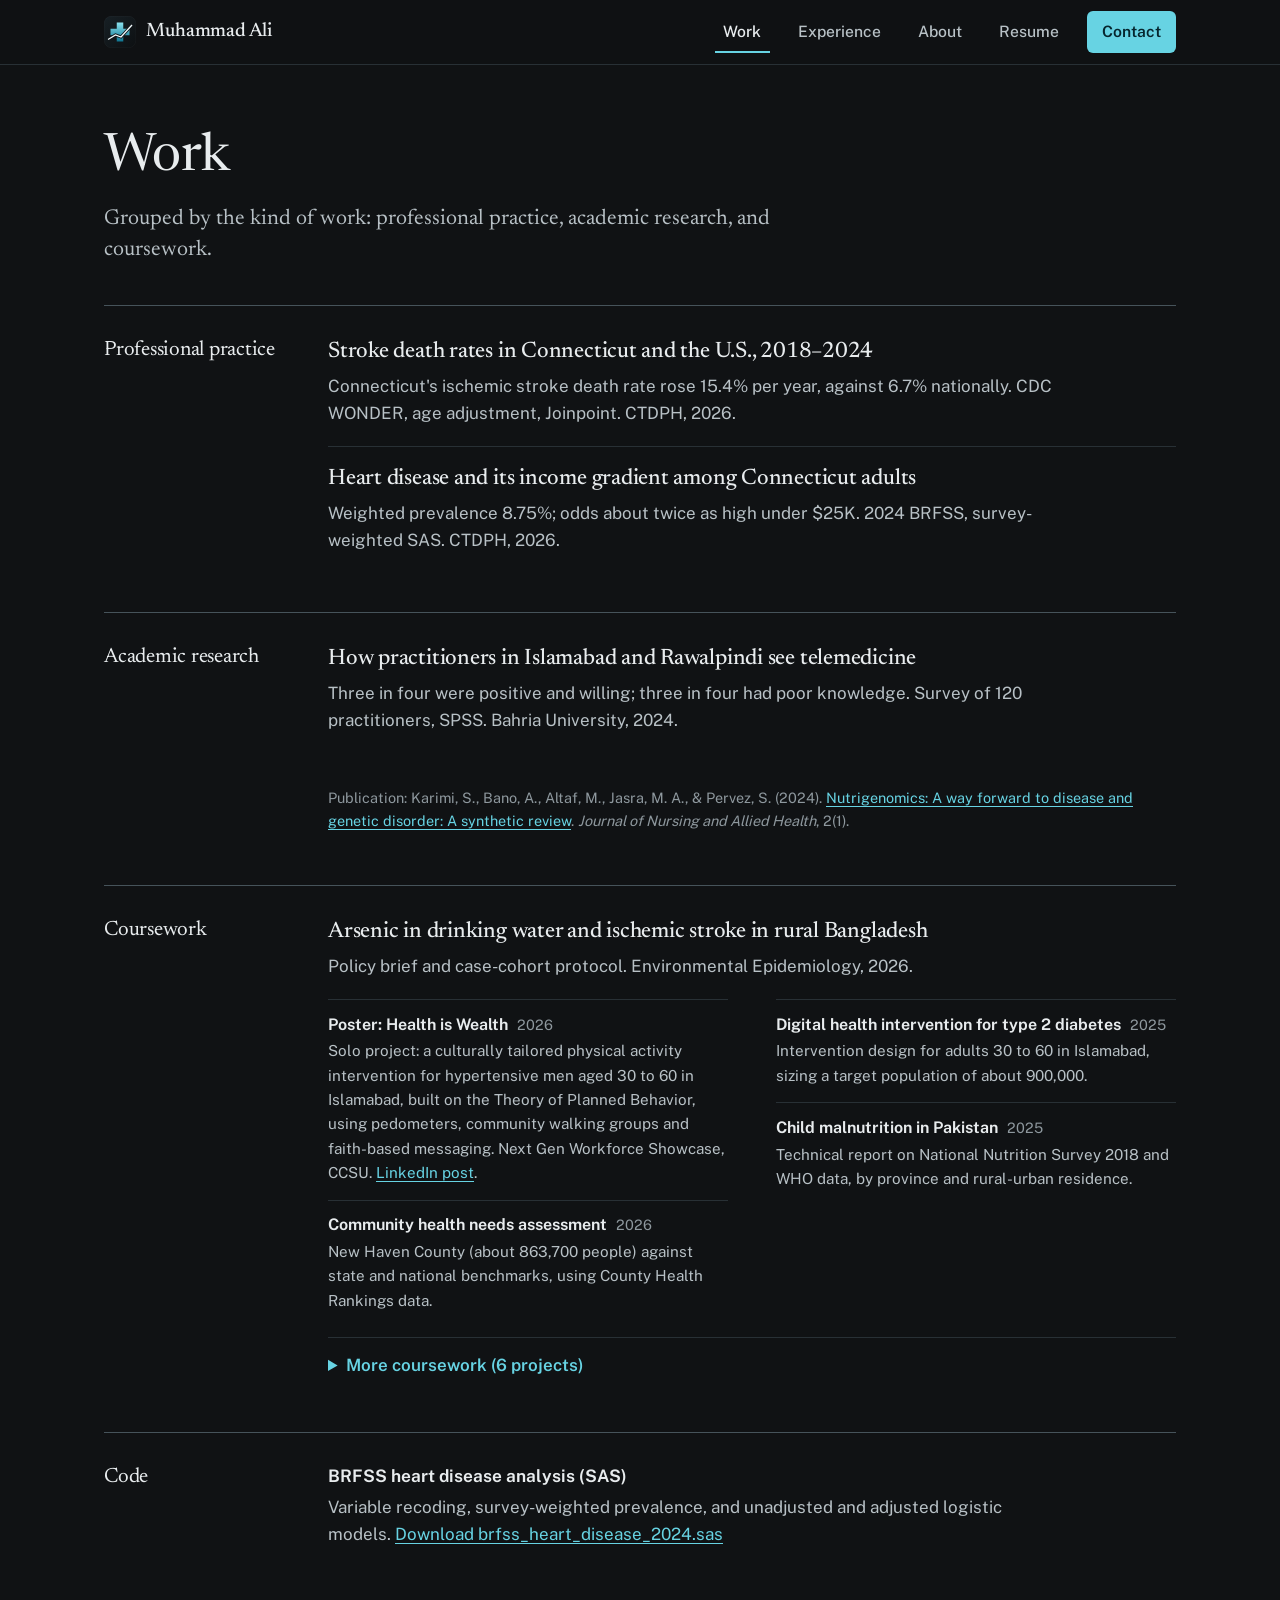
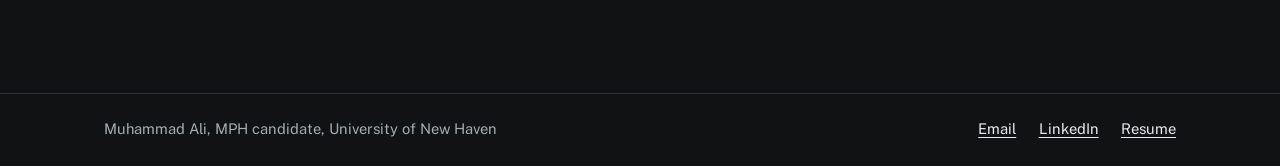
==== commit a12d77ea: "Redesign preview: back to the dark theme and original hero, keeping the new figure, fact sheet and m" ====
--- a/work/index.html
+++ b/work/index.html
@@ -14,13 +14,13 @@
 <meta property="og:image:width" content="1200">
 <meta property="og:image:height" content="630">
 <meta name="twitter:card" content="summary_large_image">
-<meta name="theme-color" content="#082028">
+<meta name="theme-color" content="#101214">
 <link rel="icon" href="../assets/img/icon-pt-v7.svg" type="image/svg+xml">
 <link rel="icon" href="../assets/img/icon-pt-v7-32.png" type="image/png" sizes="32x32">
 <link rel="apple-touch-icon" href="../apple-touch-icon-v7.png">
-<link rel="preload" href="../assets/fonts/source-serif-4-latin-opsz-normal.woff2" as="font" type="font/woff2" crossorigin>
+<link rel="preload" href="../assets/fonts/newsreader-latin-opsz-normal.woff2" as="font" type="font/woff2" crossorigin>
 <link rel="preload" href="../assets/fonts/public-sans-latin-wght-normal.woff2" as="font" type="font/woff2" crossorigin>
-<link rel="stylesheet" href="../assets/css/site.css?v=8">
+<link rel="stylesheet" href="../assets/css/site.css?v=9">
 </head>
 <body>
 <a class="skip" href="#main">Skip to content</a>
@@ -111,6 +111,6 @@
     </ul>
   </div>
 </footer>
-<script src="../assets/js/site.js?v=8" defer></script>
+<script src="../assets/js/site.js?v=9" defer></script>
 </body>
 </html>
--- a/assets/css/site.css
+++ b/assets/css/site.css
@@ -1,42 +1,42 @@
-/* Muhammad Ali, portfolio stylesheet (2026 redesign)
-   A light, report-like site bracketed by two deep blue-green bands (the opening
-   figure and the contact block). Teal marks links and the primary data series.
-   Source Serif 4 for headings and findings, Public Sans for everything else. */
-
-@font-face { font-family: "Source Serif 4"; font-style: normal; font-weight: 200 900; font-display: swap; src: url(../fonts/source-serif-4-latin-opsz-normal.woff2) format("woff2"); }
-@font-face { font-family: "Source Serif 4"; font-style: italic; font-weight: 200 900; font-display: swap; src: url(../fonts/source-serif-4-latin-opsz-italic.woff2) format("woff2"); }
+/* Muhammad Ali, portfolio stylesheet
+   Dark theme: matte black base with cyan. Cyan marks links and the primary data
+   series. Original analysis figures sit on light plates. */
+
+@font-face { font-family: "Newsreader"; font-style: normal; font-weight: 200 800; font-display: swap; src: url(../fonts/newsreader-latin-opsz-normal.woff2) format("woff2"); }
+@font-face { font-family: "Newsreader"; font-style: italic; font-weight: 200 800; font-display: swap; src: url(../fonts/newsreader-latin-opsz-italic.woff2) format("woff2"); }
 @font-face { font-family: "Public Sans"; font-style: normal; font-weight: 100 900; font-display: swap; src: url(../fonts/public-sans-latin-wght-normal.woff2) format("woff2"); }
 @font-face { font-family: "JetBrains Mono"; font-style: normal; font-weight: 400; font-display: swap; src: url(../fonts/jetbrains-mono-latin-400-normal.woff2) format("woff2"); }
 
 :root {
-  color-scheme: light;
-  --paper: #FFFFFF;
-  --mist: #F1F5F6;
-  --tint: #E4F0F3;
-  --rule: #D4DDE0;
-  --rule-strong: #0A2129;
-  --ink: #0A2129;
-  --ink-2: #2F4A54;
-  --muted: #586F78;
-  --teal: #0B6B82;
-  --teal-deep: #0A4F61;
-  --mark: #0B6B82;
-
-  --deep: #082028;
-  --deep-2: #0E2C36;
-  --deep-rule: #1F4450;
-  --on-deep: #EDF4F6;
-  --on-deep-2: #A9C0C7;
-  --cyan: #7ADCEA;
-
-  --serif: "Source Serif 4", "Iowan Old Style", "Palatino Linotype", Georgia, serif;
+  color-scheme: dark;
+  --paper: #101214;
+  --mist: #161A1C;
+  --tint: #0F2A33;
+  --rule: #283035;
+  --rule-strong: #46535A;
+  --ink: #E8ECEE;
+  --ink-2: #B8C1C6;
+  --muted: #8E989E;
+  --teal: #67D3E3;
+  --teal-deep: #8BE3EF;
+  --mark: #67D3E3;
+  --plate: #F3F5F6;
+
+  --deep: #101214;
+  --deep-2: #161A1C;
+  --deep-rule: #283035;
+  --on-deep: #E8ECEE;
+  --on-deep-2: #A3ADB3;
+  --cyan: #67D3E3;
+
+  --serif: "Newsreader", "Iowan Old Style", Georgia, serif;
   --sans: "Public Sans", "Segoe UI", system-ui, -apple-system, sans-serif;
   --mono: "JetBrains Mono", ui-monospace, Consolas, monospace;
 
   --measure: 68ch;
   --wrap: 1160px;
   --gutter: clamp(18px, 4vw, 44px);
-  --radius: 4px;
+  --radius: 6px;
   --band: clamp(3.5rem, 7vw, 6rem);
 }
 
@@ -55,12 +55,12 @@
 }
 img, svg { max-width: 100%; height: auto; display: block; }
 a { color: var(--teal); text-decoration-thickness: 1px; text-underline-offset: .2em; }
-a:hover { color: var(--ink); text-decoration-thickness: 2px; }
+a:hover { color: #fff; text-decoration-thickness: 2px; }
 :focus-visible { outline: 3px solid var(--teal); outline-offset: 3px; border-radius: 2px; }
 .on-deep :focus-visible, .hero :focus-visible, .contact :focus-visible { outline-color: var(--cyan); }
 
-.skip { position: absolute; left: 12px; top: -60px; background: var(--ink); color: #fff; padding: 10px 14px; z-index: 50; border-radius: var(--radius); }
-.skip:focus { top: 12px; color: #fff; }
+.skip { position: absolute; left: 12px; top: -60px; background: var(--cyan); color: #06262E; padding: 10px 14px; z-index: 50; border-radius: var(--radius); }
+.skip:focus { top: 12px; color: #06262E; }
 .sr-only { position: absolute; width: 1px; height: 1px; overflow: hidden; clip: rect(0 0 0 0); white-space: nowrap; }
 .wrap { max-width: var(--wrap); margin: 0 auto; padding: 0 var(--gutter); }
 
@@ -79,7 +79,7 @@
 .num, table, .forest-val, .bar-val, .when { font-variant-numeric: tabular-nums lining-nums; }
 
 /* ---------- Header ---------- */
-.site-header { position: sticky; top: 0; z-index: 40; background: rgba(255, 255, 255, .94); -webkit-backdrop-filter: saturate(1.4) blur(10px); backdrop-filter: saturate(1.4) blur(10px); border-bottom: 1px solid var(--rule); }
+.site-header { position: sticky; top: 0; z-index: 40; background: rgba(16, 18, 20, .92); -webkit-backdrop-filter: saturate(1.4) blur(10px); backdrop-filter: saturate(1.4) blur(10px); border-bottom: 1px solid var(--rule); }
 .site-header .wrap { display: flex; align-items: center; justify-content: space-between; gap: 1rem; min-height: 4rem; }
 .brand { display: inline-flex; align-items: center; gap: .65rem; color: var(--ink); text-decoration: none; font-family: var(--serif); font-size: 1.22rem; font-weight: 500; letter-spacing: -.01em; white-space: nowrap; }
 .brand-mark { width: 32px; height: 32px; flex: none; }
@@ -88,8 +88,8 @@
 .nav a { display: block; padding: .5rem .55rem; color: var(--ink-2); text-decoration: none; font-size: .98rem; font-weight: 500; border-radius: var(--radius); }
 .nav a:hover { color: var(--ink); background: var(--mist); }
 .nav a[aria-current="page"] { color: var(--ink); box-shadow: inset 0 -2px 0 var(--teal); border-radius: 0; }
-.nav a.nav-cta { background: var(--ink); color: #fff; padding: .5rem .95rem; }
-.nav a.nav-cta:hover { background: var(--teal-deep); }
+.nav a.nav-cta { background: var(--cyan); color: #06262E; font-weight: 600; padding: .5rem .95rem; }
+.nav a.nav-cta:hover { background: #A5ECF5; color: #06262E; }
 @media (max-width: 640px) {
   .site-header .wrap { flex-direction: column; align-items: flex-start; gap: 0; padding-top: .55rem; padding-bottom: .3rem; }
   .nav { width: 100%; margin-left: -.55rem; }
@@ -101,44 +101,64 @@
 
 /* ---------- Buttons ---------- */
 .btn { display: inline-flex; align-items: center; gap: .5rem; font: 600 1rem/1 var(--sans); padding: .85rem 1.15rem; border-radius: var(--radius); text-decoration: none; border: 1px solid transparent; cursor: pointer; transition: background-color .15s, color .15s, border-color .15s; }
-.btn-primary { background: var(--ink); color: #fff; }
-.btn-primary:hover { background: var(--teal-deep); color: #fff; }
-.btn-ghost, .btn-quiet { background: transparent; color: var(--ink); border-color: #9FB1B7; }
+.btn-primary { background: var(--cyan); color: #06262E; }
+.btn-primary:hover { background: #A5ECF5; color: #06262E; }
+.btn-ghost, .btn-quiet { background: transparent; color: var(--ink); border-color: #3A474D; }
 .btn-ghost:hover, .btn-quiet:hover { border-color: var(--ink); background: var(--mist); color: var(--ink); }
-.hero .btn-primary, .contact .btn-primary { background: var(--cyan); color: #06262E; }
-.hero .btn-primary:hover, .contact .btn-primary:hover { background: #A5ECF5; color: #06262E; }
-.hero .btn-ghost, .contact .btn-ghost { color: var(--on-deep); border-color: #4C6F7A; }
+.hero .btn-ghost, .contact .btn-ghost { color: var(--on-deep); border-color: #3A474D; }
 .hero .btn-ghost:hover, .contact .btn-ghost:hover { background: var(--deep-2); border-color: var(--on-deep-2); color: #fff; }
 
-/* ---------- Home: opening band ---------- */
-.hero { background: var(--deep); color: var(--on-deep); }
-.hero-grid { display: grid; grid-template-columns: minmax(0, 6fr) minmax(0, 6fr); gap: clamp(2rem, 5vw, 4.5rem); align-items: center; padding-top: clamp(2.6rem, 6vw, 4.6rem); padding-bottom: clamp(2.6rem, 6vw, 4.6rem); }
-.hero-who { display: flex; align-items: center; gap: .9rem; margin-bottom: 1.7rem; }
-.hero-who img { width: 60px; height: 75px; object-fit: cover; object-position: 50% 20%; border-radius: var(--radius); flex: none; }
-.hero-who p { margin: 0; line-height: 1.35; }
-.hero-who strong { display: block; font-size: 1.05rem; color: #fff; font-weight: 650; }
-.hero-who span { color: var(--on-deep-2); font-size: .95rem; }
-.hero h1 { color: #fff; font-size: clamp(2.1rem, 4.1vw, 3.25rem); font-weight: 400; max-width: 15.5em; }
-.hero-sub { margin: 1.3rem 0 0; font-size: 1.1rem; line-height: 1.6; color: #CFDEE2; max-width: 34rem; }
-.hero-actions { display: flex; flex-wrap: wrap; align-items: center; gap: .7rem; margin-top: 1.9rem; }
-.hero-links { display: flex; gap: 1.2rem; margin-left: .4rem; }
-.hero-links a { color: var(--on-deep); font-weight: 550; }
-.hero-links a:hover { color: var(--cyan); }
-.hero-avail { margin: 1.6rem 0 0; font-size: .95rem; color: var(--on-deep-2); max-width: 34rem; }
-.hero-avail b { color: var(--on-deep); font-weight: 600; }
+/* ---------- Home: profile on the left, introduction on the right ---------- */
+.hero { position: relative; overflow: hidden; border-bottom: 1px solid var(--rule); }
+.hero::before { content: ""; position: absolute; inset: 0; background: radial-gradient(60rem 30rem at 85% 30%, rgba(14, 116, 144, .16), transparent 60%); pointer-events: none; }
+.hero-grid { position: relative; display: grid; grid-template-columns: 270px minmax(0, 1fr); gap: clamp(2rem, 5.5vw, 4.5rem); align-items: start; padding-top: clamp(2.4rem, 6vw, 4.8rem); padding-bottom: clamp(2.4rem, 6vw, 4.8rem); }
+.hero-photo img { width: 100%; border-radius: 8px; border: 1px solid var(--rule); box-shadow: 0 0 0 1px rgba(103, 211, 227, .08), 0 24px 60px -30px rgba(103, 211, 227, .35); }
+.hero-name { font-family: var(--serif); font-size: 1.7rem; font-weight: 420; margin: 1rem 0 .15rem; color: var(--ink); }
+.hero-role { margin: 0; color: var(--cyan); font-size: 1rem; line-height: 1.4; }
+.hero-kicker { display: inline-flex; align-items: center; gap: .55rem; margin: 0 0 1.1rem; padding: .4rem .85rem .4rem .6rem; border: 1px solid var(--rule); border-radius: 999px; background: var(--mist); font-size: .92rem; color: var(--ink-2); }
+.hero-kicker .dot { width: 9px; height: 9px; border-radius: 50%; background: var(--cyan); box-shadow: 0 0 0 4px rgba(103, 211, 227, .18); flex: none; }
+.hero-line { font-family: var(--serif); font-weight: 400; font-size: clamp(2.1rem, 4.6vw, 3.5rem); line-height: 1.08; letter-spacing: -.012em; color: #fff; margin: 0; max-width: 14em; }
+.hero-sub { margin: 1.4rem 0 0; font-size: 1.12rem; line-height: 1.6; color: var(--ink-2); max-width: 40rem; }
+.hero-actions { display: flex; flex-wrap: wrap; align-items: center; gap: .7rem; margin-top: 1.8rem; }
+.hero-meta { margin: 1.5rem 0 0; font-size: .92rem; color: var(--muted); }
+@media (max-width: 760px) {
+  .hero-grid { grid-template-columns: minmax(0, 1fr); }
+  .hero-photo { display: grid; grid-template-columns: 112px minmax(0, 1fr); gap: 0 1.1rem; align-items: center; }
+  .hero-photo img { grid-row: 1 / 3; }
+  .hero-name { margin: 0; align-self: end; }
+  .hero-role { align-self: start; }
+}
+
+/* ---------- Home: lead figure beside the fact sheet ---------- */
+.lead-band { background: var(--mist); border-bottom: 1px solid var(--rule); }
+.lead-band .wrap { display: grid; grid-template-columns: minmax(0, 6fr) minmax(0, 5fr); gap: clamp(1.5rem, 4vw, 3.5rem); align-items: center; padding-top: clamp(2rem, 4vw, 3rem); padding-bottom: clamp(2rem, 4vw, 3rem); }
+.lead-band .lead-fig a { background: var(--paper); }
+.facts2 { margin: 0; display: grid; grid-template-columns: minmax(0, 1fr) minmax(0, 1fr); }
+.facts2 > div { padding: 1.2rem 1.2rem 1.3rem 0; }
+.facts2 > div:nth-child(even) { padding-left: 1.3rem; padding-right: 0; border-left: 1px solid var(--rule); }
+.facts2 > div:nth-child(n+3) { border-top: 1px solid var(--rule); }
+.facts2 dt { font-size: .86rem; color: var(--muted); margin-bottom: .35rem; }
+.facts2 dd { margin: 0; font-size: .95rem; line-height: 1.45; color: var(--ink-2); }
+.facts2 dd b { display: block; font-family: var(--serif); font-weight: 480; font-size: 1.2rem; line-height: 1.25; color: #fff; margin-bottom: .25rem; }
+@media (max-width: 900px) { .lead-band .wrap { grid-template-columns: minmax(0, 1fr); } }
+@media (max-width: 480px) {
+  .facts2 { grid-template-columns: minmax(0, 1fr); }
+  .facts2 > div, .facts2 > div:nth-child(even) { padding: 1rem 0; border-left: 0; }
+  .facts2 > div + div { border-top: 1px solid var(--rule); }
+}
 
 .lead-fig { margin: 0; }
 .lead-fig a { display: block; color: inherit; text-decoration: none; border: 1px solid var(--deep-rule); border-radius: 6px; background: var(--deep-2); padding: 1.25rem 1.3rem 1.15rem; transition: border-color .15s; }
-.lead-fig a:hover { border-color: #5B8794; }
+.lead-fig a:hover { border-color: var(--cyan); }
 .lead-fig .fig-title { margin: 0; font: 600 1rem/1.35 var(--sans); color: #fff; }
 .lead-fig .fig-unit { margin: .15rem 0 .5rem; font-size: .88rem; color: var(--on-deep-2); }
 .lead-fig svg { width: 100%; overflow: visible; }
 .lead-fig figcaption { margin-top: .7rem; padding-top: .75rem; border-top: 1px solid var(--deep-rule); font-size: .88rem; line-height: 1.5; color: var(--on-deep-2); }
 .lead-fig figcaption u { color: var(--cyan); text-decoration-thickness: 1px; text-underline-offset: .2em; }
-.chart .grid { stroke: #24505D; stroke-width: 1; }
-.chart .axis-t { fill: #8FAAB2; font: 500 14px var(--sans); }
-.chart .us { stroke: #9DB3BA; stroke-width: 2.5; stroke-dasharray: 7 6; fill: none; }
-.chart .us-pt { fill: var(--deep-2); stroke: #9DB3BA; stroke-width: 2; }
+.chart .grid { stroke: #2A3338; stroke-width: 1; }
+.chart .axis-t { fill: #8E989E; font: 500 14px var(--sans); }
+.chart .us { stroke: #A3ADB3; stroke-width: 2.5; stroke-dasharray: 7 6; fill: none; }
+.chart .us-pt { fill: var(--deep-2); stroke: #A3ADB3; stroke-width: 2; }
 .chart .ct { stroke: var(--cyan); stroke-width: 3.5; fill: none; stroke-linejoin: round; stroke-linecap: round; }
 .chart .ct-pt { fill: var(--cyan); stroke: var(--deep-2); stroke-width: 2; }
 .chart .lab { font: 650 17.5px var(--sans); }
@@ -151,36 +171,10 @@
 @keyframes sweep { from { transform: scaleX(0); } to { transform: scaleX(1); } }
 @keyframes fadein { from { opacity: 0; } to { opacity: 1; } }
 
-@media (max-width: 900px) {
-  .hero-grid { grid-template-columns: minmax(0, 1fr); }
-  .hero h1 { max-width: none; }
-}
-
-/* ---------- Home: fact sheet under the opening band ---------- */
-.facts { border-bottom: 1px solid var(--rule); }
-.facts dl { display: grid; grid-template-columns: repeat(4, minmax(0, 1fr)); gap: 0; margin: 0; }
-.facts dl > div { padding: 1.7rem 1.6rem 1.8rem 0; }
-.facts dl > div + div { padding-left: 1.6rem; border-left: 1px solid var(--rule); }
-.facts dt { font-size: .86rem; color: var(--muted); margin-bottom: .35rem; }
-.facts dd { margin: 0; font-size: .98rem; line-height: 1.45; color: var(--ink-2); }
-.facts dd b { display: block; font-family: var(--serif); font-weight: 500; font-size: 1.2rem; line-height: 1.25; color: var(--ink); margin-bottom: .2rem; letter-spacing: -.005em; }
-@media (max-width: 900px) {
-  .facts dl { grid-template-columns: minmax(0, 1fr) minmax(0, 1fr); }
-  .facts dl > div { padding: 1.2rem 1rem 1.2rem 0; }
-  .facts dl > div:nth-child(odd) { padding-left: 0; border-left: 0; }
-  .facts dl > div:nth-child(even) { padding-left: 1rem; }
-  .facts dl > div:nth-child(n+3) { border-top: 1px solid var(--rule); }
-}
-@media (max-width: 520px) {
-  .facts dl { grid-template-columns: minmax(0, 1fr); }
-  .facts dl > div, .facts dl > div:nth-child(even) { padding: 1rem 0; border-left: 0; }
-  .facts dl > div + div { border-top: 1px solid var(--rule); }
-}
-
 /* ---------- Home: sections ---------- */
 .band { padding: var(--band) 0; }
 .band + .band { border-top: 1px solid var(--rule); }
-.band.mist { background: var(--mist); border-top: 0; }
+.band.mist { background: var(--mist); border-top: 1px solid var(--rule); border-bottom: 1px solid var(--rule); }
 .band.mist + .band { border-top: 0; }
 .band-head { display: flex; align-items: baseline; justify-content: space-between; gap: 1rem 2rem; flex-wrap: wrap; margin-bottom: clamp(1.6rem, 3vw, 2.6rem); }
 .band-head p { margin: 0; color: var(--muted); max-width: 40rem; }
@@ -191,14 +185,14 @@
 .study + .study { border-top: 1px solid var(--rule); }
 .study-ctx { margin: 0 0 .5rem; font-size: .92rem; color: var(--muted); }
 .study h3 { font-family: var(--serif); font-weight: 480; font-size: clamp(1.4rem, 2.2vw, 1.75rem); line-height: 1.2; letter-spacing: -.01em; }
-.study h3 a { color: var(--ink); text-decoration: none; background: linear-gradient(var(--teal), var(--teal)) 0 100% / 0 2px no-repeat; transition: background-size .2s; }
+.study h3 a { color: #fff; text-decoration: none; background: linear-gradient(var(--teal), var(--teal)) 0 100% / 0 2px no-repeat; transition: background-size .2s; }
 .study h3 a:hover { background-size: 100% 2px; }
 .study-find { margin: .9rem 0 0; font-size: 1.06rem; color: var(--ink-2); max-width: 32rem; }
 .study-how { margin: .9rem 0 0; font-size: .93rem; color: var(--muted); max-width: 32rem; }
 .study-how b { color: var(--ink-2); font-weight: 600; }
 .study-go { margin: 1.2rem 0 0; font-weight: 600; }
-.study-fig { margin: 0; background: var(--paper); border: 1px solid var(--rule); border-radius: 6px; padding: 1.1rem 1.25rem 1rem; }
-.band.mist .study-fig { background: #fff; }
+.study-fig { margin: 0; background: var(--mist); border: 1px solid var(--rule); border-radius: 6px; padding: 1.1rem 1.25rem 1rem; }
+.band.mist .study-fig { background: var(--paper); }
 .study-fig .fig-head { margin: 0 0 .1rem; }
 .study-fig figcaption { margin-top: .7rem; }
 .study-pair { display: grid; grid-template-columns: minmax(0, 1fr) minmax(0, 1fr); gap: clamp(1.5rem, 4vw, 3.5rem); border-top: 1px solid var(--rule); }
@@ -220,8 +214,8 @@
 .apc th:first-child, .apc td:first-child { text-align: left; padding-left: 0; }
 .apc thead th { border-top: 0; font-weight: 600; font-size: .86rem; color: var(--muted); padding-top: 0; }
 .apc tbody th { font-weight: 500; color: var(--ink-2); }
-.apc .hl td, .apc .hl th { background: var(--tint); color: var(--ink); font-weight: 650; }
-.apc .hl th { padding-left: .6rem; box-shadow: inset 3px 0 0 var(--teal); }
+.apc .hl td, .apc .hl th { background: var(--tint); color: #fff; font-weight: 650; }
+.apc .hl th { padding-left: .6rem; box-shadow: inset 3px 0 0 var(--cyan); }
 .apc .hl td:last-child { padding-right: .6rem; }
 .apc small { color: var(--muted); font-size: .8rem; font-weight: 400; }
 .apc .ln { display: block; white-space: nowrap; }
@@ -234,9 +228,9 @@
 .role-when { font-size: .95rem; color: var(--ink-2); font-weight: 600; }
 .role-when span { display: block; font-weight: 400; color: var(--muted); font-size: .9rem; }
 .role h3 { font-size: 1.14rem; }
-.role-org { margin: .15rem 0 .7rem; color: var(--teal-deep); font-weight: 500; }
+.role-org { margin: .15rem 0 .7rem; color: var(--cyan); font-weight: 500; }
 .role ul { margin: 0; padding-left: 1.1em; color: var(--ink-2); max-width: 46rem; }
-.role ul li::marker { color: #8AA3AB; }
+.role ul li::marker { color: var(--cyan); }
 .role-links { margin: .7rem 0 0; font-size: .95rem; font-weight: 600; display: flex; flex-wrap: wrap; gap: .3rem 1.4rem; }
 .role.lead h3 { font-family: var(--serif); font-weight: 500; font-size: 1.45rem; letter-spacing: -.01em; }
 .service { margin: 0; padding: 1.5rem 0 0; border-top: 1px solid var(--rule); display: grid; grid-template-columns: 11.5rem minmax(0, 1fr); gap: 1rem 2.5rem; }
@@ -266,7 +260,7 @@
 
 /* Publication and talks */
 .pub { display: grid; grid-template-columns: 150px minmax(0, 1fr); gap: 2rem; align-items: start; padding: 1.8rem 0; border-top: 1px solid var(--rule-strong); }
-.pub-img img { border: 1px solid var(--rule); border-radius: 3px; box-shadow: 0 10px 24px -14px rgba(10, 33, 41, .45); }
+.pub-img img { border: 1px solid var(--rule); border-radius: 3px; }
 .pub-type { margin: 0 0 .4rem; font-size: .92rem; color: var(--muted); }
 .pub h3 { font-family: var(--serif); font-weight: 480; font-size: 1.45rem; line-height: 1.25; letter-spacing: -.01em; }
 .pub-authors { margin: .5rem 0 .7rem; color: var(--ink-2); }
@@ -302,14 +296,14 @@
 details.certs > summary { cursor: pointer; padding: 1.1rem 0; font-weight: 600; color: var(--teal); list-style-position: inside; }
 details.certs > summary:hover { color: var(--ink); }
 .cert-filter { display: flex; flex-wrap: wrap; gap: .4rem; margin-bottom: 1.2rem; }
-.chip { font: 500 .9rem/1 var(--sans); padding: .5rem .8rem; border-radius: var(--radius); border: 1px solid var(--rule); background: #fff; color: var(--ink-2); cursor: pointer; }
+.chip { font: 500 .9rem/1 var(--sans); padding: .5rem .8rem; border-radius: var(--radius); border: 1px solid var(--rule); background: var(--paper); color: var(--ink-2); cursor: pointer; }
 .chip:hover { border-color: var(--ink); }
-.chip[aria-pressed="true"] { background: var(--ink); border-color: var(--ink); color: #fff; }
+.chip[aria-pressed="true"] { background: var(--cyan); border-color: var(--cyan); color: #06262E; }
 .cert-grid { list-style: none; margin: 0; padding: 0; display: grid; grid-template-columns: repeat(auto-fill, minmax(215px, 1fr)); gap: 1.4rem 1.2rem; }
 .cert { margin: 0; }
 .cert[hidden] { display: none; }
 .cert-open { display: block; color: var(--ink); text-decoration: none; }
-.cert-img { display: block; border: 1px solid var(--rule); border-radius: 3px; overflow: hidden; background: var(--mist); aspect-ratio: 560 / 433; }
+.cert-img { display: block; border: 1px solid var(--rule); border-radius: 3px; overflow: hidden; background: var(--plate); aspect-ratio: 560 / 433; }
 .cert-img img { width: 100%; height: 100%; object-fit: cover; transition: transform .25s; }
 .cert-open:hover .cert-img { border-color: var(--ink); }
 .cert-title { display: block; margin-top: .6rem; font-weight: 600; font-size: .95rem; line-height: 1.3; }
@@ -318,14 +312,14 @@
 .cert-verify svg { display: none; }
 .cert-note { margin-top: 1.2rem; }
 
-.lightbox { padding: 0; border: 0; border-radius: 6px; background: #fff; color: var(--ink); width: min(92vw, 1080px); max-height: 92vh; overflow: auto; box-shadow: 0 30px 80px -20px rgba(4, 20, 26, .6); }
+.lightbox { padding: 0; border: 0; border-radius: 6px; background: var(--mist); color: var(--ink); width: min(92vw, 1080px); max-height: 92vh; overflow: auto; box-shadow: 0 30px 80px -20px rgba(4, 20, 26, .6); }
 .lightbox::backdrop { background: rgba(6, 26, 33, .8); }
-.lightbox img { display: block; width: 100%; height: auto; max-height: 78vh; object-fit: contain; background: var(--mist); }
+.lightbox img { display: block; width: 100%; height: auto; max-height: 78vh; object-fit: contain; background: var(--plate); }
 .lb-cap { margin: 0; padding: .9rem 3.4rem .9rem 1.1rem; font-size: .92rem; color: var(--ink-2); }
-.lb-close { position: absolute; top: .5rem; right: .5rem; width: 2.4rem; height: 2.4rem; border-radius: 50%; border: 0; background: var(--ink); color: #fff; font-size: 1.4rem; line-height: 1; cursor: pointer; }
+.lb-close { position: absolute; top: .5rem; right: .5rem; width: 2.4rem; height: 2.4rem; border-radius: 50%; border: 0; background: var(--cyan); color: #06262E; font-size: 1.4rem; line-height: 1; cursor: pointer; }
 
 /* ---------- Contact band and footer ---------- */
-.contact { background: var(--deep); color: var(--on-deep); padding: var(--band) 0; }
+.contact { background: var(--deep); color: var(--on-deep); padding: var(--band) 0; border-top: 1px solid var(--rule); }
 .contact-grid { display: grid; grid-template-columns: minmax(0, 5fr) minmax(0, 6fr); gap: clamp(2rem, 5vw, 4.5rem); align-items: start; }
 .contact h2 { color: #fff; font-size: clamp(1.9rem, 3.4vw, 2.7rem); max-width: 14em; }
 .contact p { color: #CFDEE2; max-width: 30rem; margin-top: 1rem; }
@@ -335,9 +329,9 @@
 .contact-list li:last-child { border-bottom: 1px solid var(--deep-rule); }
 .c-row { flex: 1; min-width: 0; display: block; color: #fff; text-decoration: none; }
 .c-label { display: block; font-size: .86rem; color: var(--on-deep-2); }
-.c-val { display: block; font-family: var(--serif); font-size: clamp(1.15rem, 2.2vw, 1.5rem); line-height: 1.3; overflow-wrap: anywhere; text-decoration: underline; text-decoration-color: #3D6471; text-decoration-thickness: 1px; text-underline-offset: .22em; }
+.c-val { display: block; font-family: var(--serif); font-size: clamp(1.15rem, 2.2vw, 1.5rem); line-height: 1.3; overflow-wrap: anywhere; text-decoration: underline; text-decoration-color: #3A474D; text-decoration-thickness: 1px; text-underline-offset: .22em; }
 .c-row:hover .c-val { text-decoration-color: var(--cyan); color: var(--cyan); }
-.c-copy { font: 600 .88rem/1 var(--sans); padding: .55rem .8rem; border-radius: var(--radius); border: 1px solid #4C6F7A; background: transparent; color: var(--on-deep); cursor: pointer; }
+.c-copy { font: 600 .88rem/1 var(--sans); padding: .55rem .8rem; border-radius: var(--radius); border: 1px solid #3A474D; background: transparent; color: var(--on-deep); cursor: pointer; }
 .c-copy:hover { border-color: var(--cyan); color: var(--cyan); }
 .c-copy.done { background: var(--cyan); border-color: var(--cyan); color: #06262E; }
 @media (max-width: 820px) { .contact-grid { grid-template-columns: minmax(0, 1fr); } }
@@ -362,9 +356,9 @@
 .timeline > li:first-child { border-top: 1px solid var(--rule-strong); }
 .timeline .when { font-size: .95rem; font-weight: 600; color: var(--ink-2); }
 .timeline h3 { font-size: 1.14rem; }
-.timeline .org { margin: .15rem 0 .7rem; color: var(--teal-deep); font-weight: 500; }
+.timeline .org { margin: .15rem 0 .7rem; color: var(--cyan); font-weight: 500; }
 .timeline ul { margin: 0; padding-left: 1.1em; color: var(--ink-2); max-width: 46rem; }
-.timeline ul li::marker { color: #8AA3AB; }
+.timeline ul li::marker { color: var(--cyan); }
 .timeline .small a { font-weight: 600; }
 @media (max-width: 720px) { .timeline > li { grid-template-columns: minmax(0, 1fr); gap: .3rem; } }
 
@@ -410,7 +404,7 @@
 @media (max-width: 720px) { .work-group { grid-template-columns: minmax(0, 1fr); } }
 
 /* ---------- Case studies ---------- */
-.keyfinding { background: var(--deep); color: var(--on-deep); border-radius: 6px; padding: clamp(1.4rem, 3vw, 2.2rem) clamp(1.3rem, 3.5vw, 2.6rem); margin-bottom: 2.4rem; }
+.keyfinding { background: var(--tint); border-left: 3px solid var(--cyan); color: var(--on-deep); border-radius: 6px; padding: clamp(1.4rem, 3vw, 2.2rem) clamp(1.3rem, 3.5vw, 2.6rem); margin-bottom: 2.4rem; }
 .keyfinding .kf-label { margin: 0 0 .5rem; font-size: .92rem; font-weight: 600; color: var(--cyan); }
 .keyfinding .kf-text { margin: 0; font-family: var(--serif); font-size: clamp(1.3rem, 2.5vw, 1.8rem); line-height: 1.32; color: #fff; max-width: 44rem; letter-spacing: -.008em; }
 .summary { border-top: 1px solid var(--rule-strong); padding: 1.6rem 0 .6rem; }
@@ -441,7 +435,7 @@
 .legend { display: flex; gap: 1.2rem; font-size: .86rem; color: var(--muted); margin-bottom: .3rem; }
 .legend span { display: inline-flex; align-items: center; gap: .4rem; }
 .key-dot { width: 10px; height: 10px; border-radius: 50%; background: var(--mark); display: inline-block; }
-.key-dot.hollow { background: #fff; border: 2px solid var(--mark); }
+.key-dot.hollow { background: var(--paper); border: 2px solid var(--mark); }
 
 .table-scroll { overflow-x: auto; }
 table.data { border-collapse: collapse; width: 100%; font-size: .95rem; margin: 0 0 .8rem; }
@@ -456,10 +450,10 @@
 details.data-view { margin-top: .8rem; font-size: .92rem; }
 details.data-view summary { cursor: pointer; color: var(--teal); font-weight: 600; }
 details.data-view[open] summary { margin-bottom: .6rem; }
-.callout { background: var(--tint); border-left: 3px solid var(--teal); padding: 1.1rem 1.3rem; margin: 1.6rem 0 0; max-width: 44rem; color: var(--ink); }
+.callout { background: var(--tint); border-left: 3px solid var(--cyan); padding: 1.1rem 1.3rem; margin: 1.6rem 0 0; max-width: 44rem; color: var(--ink); }
 .callout p:last-child { margin-bottom: 0; }
 
-.code { background: var(--deep); color: #DCE8EB; border-radius: 6px; padding: 1.1rem 1.2rem; overflow-x: auto; font: 400 .84rem/1.65 var(--mono); margin: 1rem 0 1.2rem; tab-size: 4; }
+.code { background: #0A0C0D; border: 1px solid var(--rule); color: #DCE8EB; border-radius: 6px; padding: 1.1rem 1.2rem; overflow-x: auto; font: 400 .84rem/1.65 var(--mono); margin: 1rem 0 1.2rem; tab-size: 4; }
 pre.code .c { color: #8FAAB2; }
 pre.code .k { color: var(--cyan); }
 code { font-family: var(--mono); font-size: .88em; background: var(--mist); padding: .08em .32em; border-radius: 3px; }
@@ -473,10 +467,10 @@
 .forest-row { display: grid; grid-template-columns: 9rem minmax(0, 1fr) 7rem; align-items: center; gap: .8rem; padding: .32rem 0; }
 .forest-label { font-size: .92rem; color: var(--ink); line-height: 1.25; }
 .forest-track { position: relative; height: 22px; }
-.forest-track::before { content: ""; position: absolute; top: -8px; bottom: -8px; left: var(--ref); border-left: 1px dashed #8AA3AB; }
+.forest-track::before { content: ""; position: absolute; top: -8px; bottom: -8px; left: var(--ref); border-left: 1px dashed #5A6A72; }
 .forest-ci { position: absolute; top: 50%; height: 2px; margin-top: -1px; background: var(--mark); left: var(--lo); width: calc(var(--hi) - var(--lo)); }
-.forest-pt { position: absolute; top: 50%; left: var(--pt); width: 12px; height: 12px; margin: -6px 0 0 -6px; border-radius: 50%; background: var(--mark); box-shadow: 0 0 0 2px #fff; }
-.forest-pt.ns { background: #fff; border: 2px solid var(--mark); }
+.forest-pt { position: absolute; top: 50%; left: var(--pt); width: 12px; height: 12px; margin: -6px 0 0 -6px; border-radius: 50%; background: var(--mark); box-shadow: 0 0 0 2px var(--mist); }
+.forest-pt.ns { background: var(--mist); border: 2px solid var(--mark); }
 .forest-val { font-size: .88rem; color: var(--ink); font-weight: 600; text-align: right; white-space: nowrap; }
 .forest-val .small { font-weight: 400; font-size: .82rem; }
 .forest-axis { display: grid; grid-template-columns: 9rem minmax(0, 1fr) 7rem; gap: .8rem; margin-top: .4rem; }
@@ -486,9 +480,9 @@
 .bars { margin-top: .2rem; }
 .bar-row { display: grid; grid-template-columns: 11rem minmax(0, 1fr) 3.6rem; gap: .8rem; align-items: center; padding: .34rem 0; }
 .bar-label { font-size: .92rem; color: var(--ink); line-height: 1.25; }
-.bar-track { position: relative; height: 16px; background: var(--mist); }
+.bar-track { position: relative; height: 16px; background: #222A2E; }
 .bar-fill { position: absolute; left: 0; top: 0; bottom: 0; width: var(--w); background: var(--mark); }
-.bar-fill.light { background: #9CC7D2; }
+.bar-fill.light { background: #2F6E7C; }
 .bar-val { font-size: .9rem; font-weight: 600; text-align: right; color: var(--ink); }
 .bar-group { font-size: .84rem; font-weight: 600; color: var(--muted); padding: .7rem 0 .1rem; }
 @media (max-width: 560px) {
@@ -498,14 +492,14 @@
 }
 
 /* ---------- Resume page ---------- */
-body.resume-page { background: var(--mist); }
-.resume { max-width: 820px; margin: clamp(1.2rem, 4vw, 3rem) auto; background: #fff; border: 1px solid var(--rule); padding: clamp(1.4rem, 5vw, 3.4rem); font-size: .98rem; line-height: 1.5; }
+body.resume-page { background: var(--paper); }
+.resume { max-width: 820px; margin: clamp(1.2rem, 4vw, 3rem) auto; background: var(--mist); border: 1px solid var(--rule); padding: clamp(1.4rem, 5vw, 3.4rem); font-size: .98rem; line-height: 1.5; }
 .resume header { border-bottom: 2px solid var(--ink); padding-bottom: 1rem; margin-bottom: .4rem; }
 .resume h1 { font-size: 2.3rem; }
 .contact-line { display: flex; flex-wrap: wrap; gap: .1rem 1.3rem; margin: .5rem 0 0; color: var(--ink-2); font-size: .95rem; }
 .resume-tools { display: flex; flex-wrap: wrap; gap: .6rem; margin-top: 1.1rem; }
 .resume-tools .btn { padding: .65rem .95rem; font-size: .93rem; }
-.resume h2 { font: 650 .95rem/1.3 var(--sans); letter-spacing: 0; color: var(--teal-deep); margin: 1.5rem 0 .5rem; padding-bottom: .3rem; border-bottom: 1px solid var(--rule); }
+.resume h2 { font: 650 .95rem/1.3 var(--sans); letter-spacing: 0; color: var(--cyan); margin: 1.5rem 0 .5rem; padding-bottom: .3rem; border-bottom: 1px solid var(--rule); }
 .entry { margin-bottom: .8rem; }
 .entry-head { display: flex; justify-content: space-between; gap: 1rem; align-items: baseline; }
 .entry-head span { color: var(--muted); font-size: .92rem; white-space: nowrap; }
@@ -521,6 +515,6 @@
   body, body.resume-page { background: #fff; font-size: 10.5pt; }
   .resume { border: 0; margin: 0; padding: 0; max-width: none; }
   a { color: inherit; text-decoration: none; }
-  .hero, .contact, .keyfinding, .code { background: #fff !important; color: #000 !important; }
-  .hero *, .contact *, .keyfinding * { color: #000 !important; }
-}
+  :root { --ink: #000; --ink-2: #222; --muted: #444; --rule: #bbb; --rule-strong: #000; --mist: #fff; --paper: #fff; --cyan: #000; --teal: #000; }
+  .resume h1, .resume h2 { color: #000; }
+}
